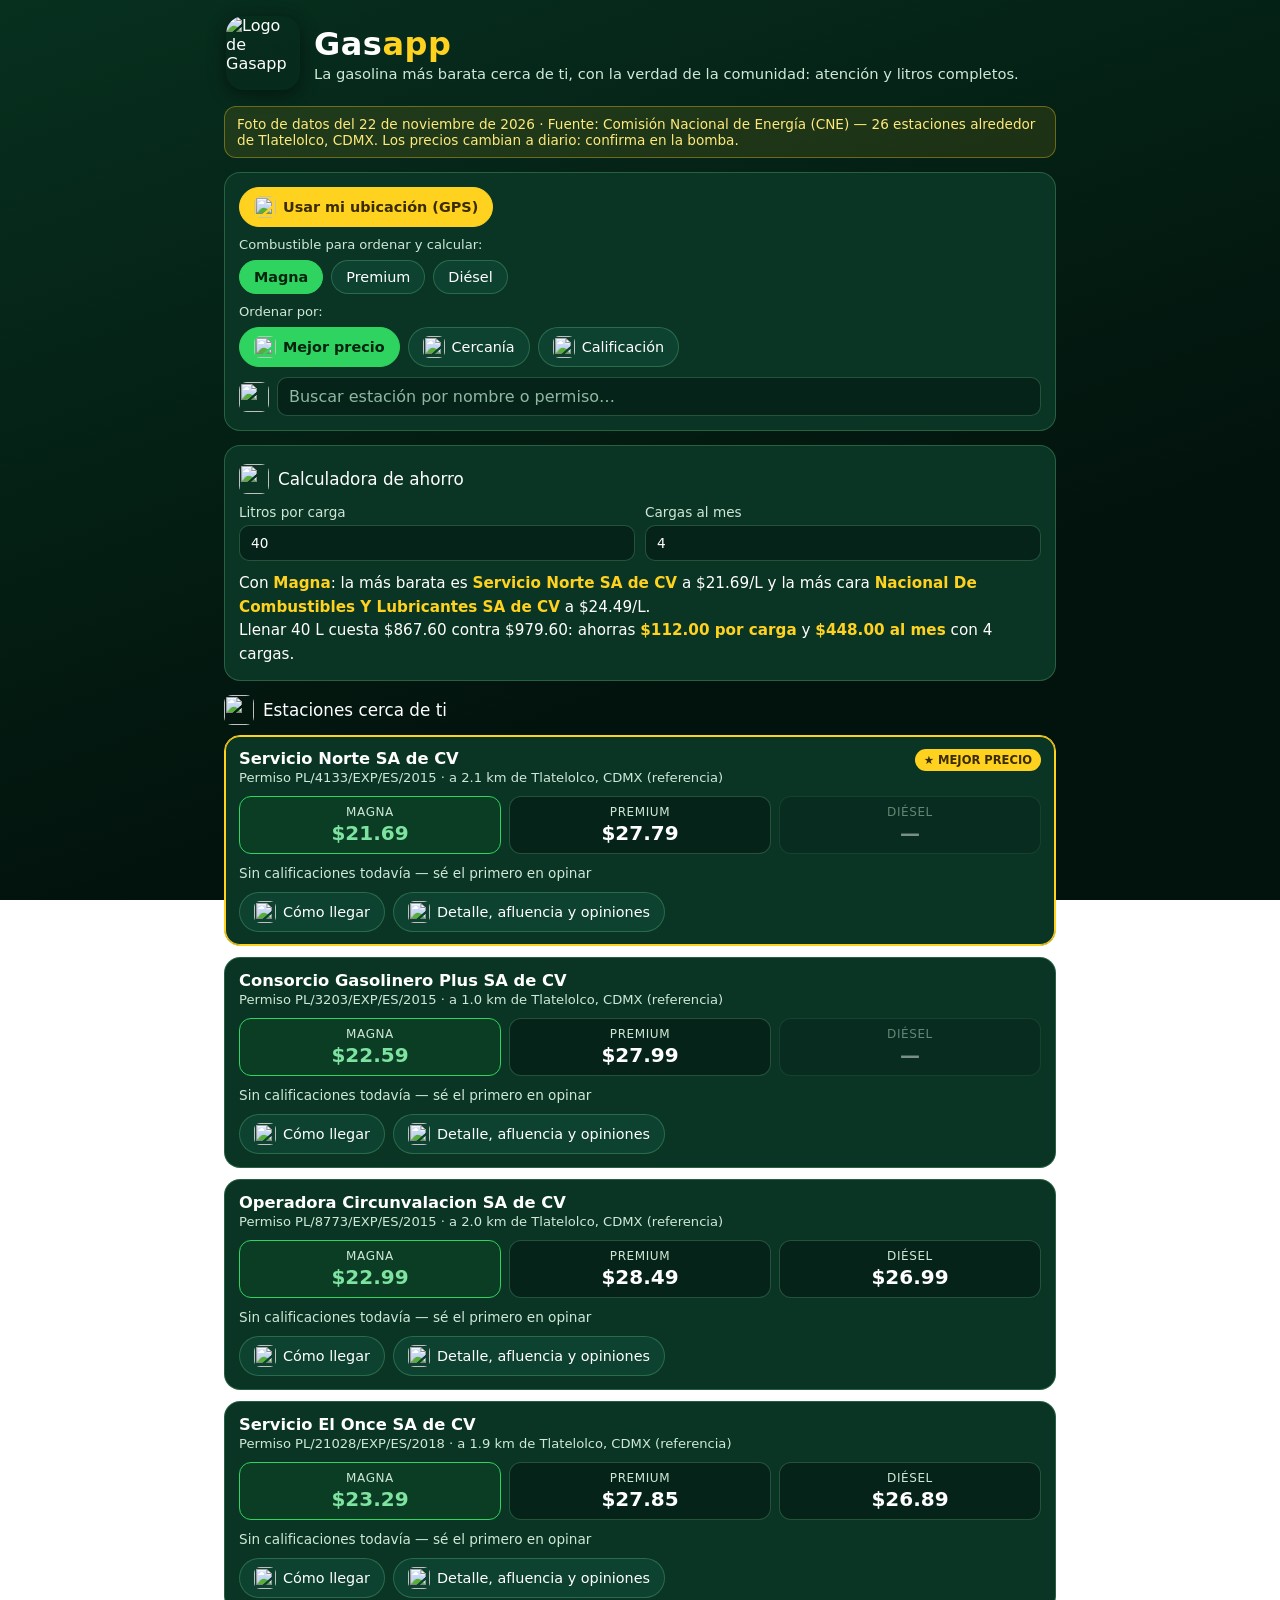
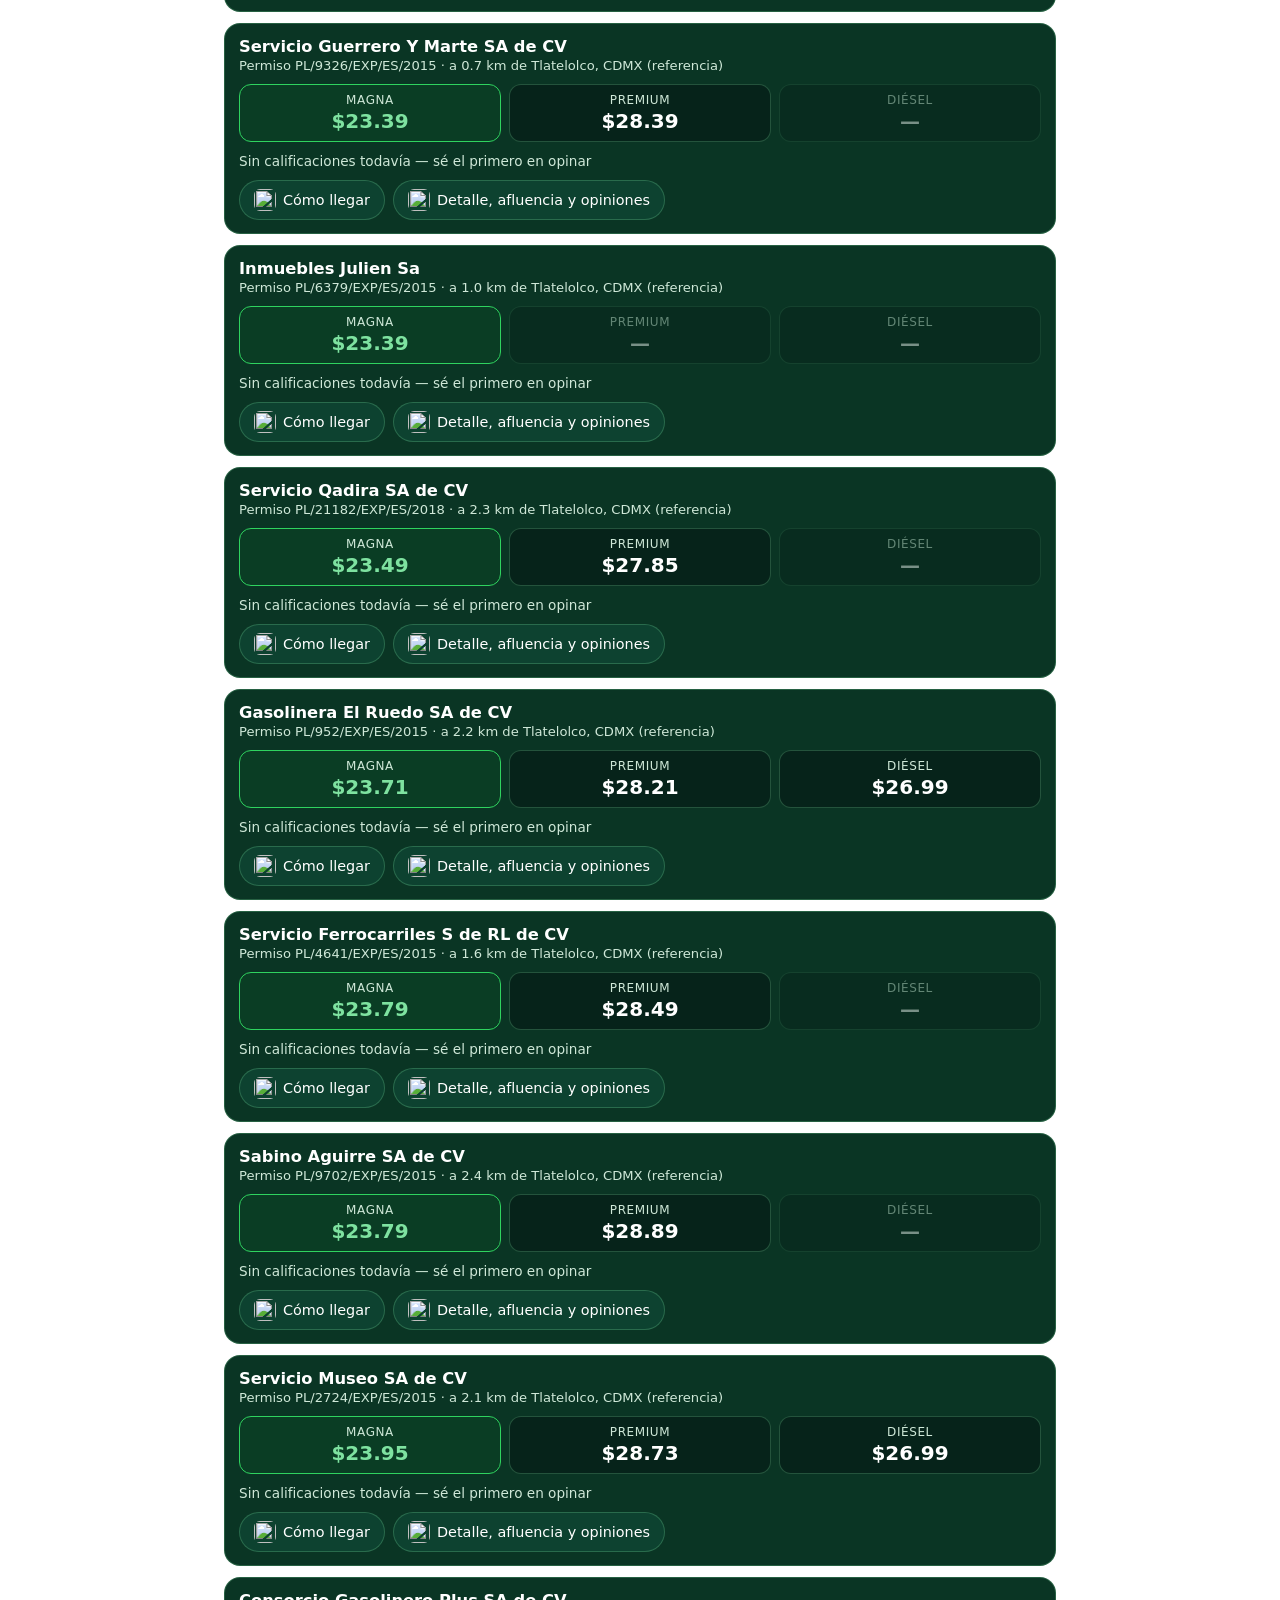
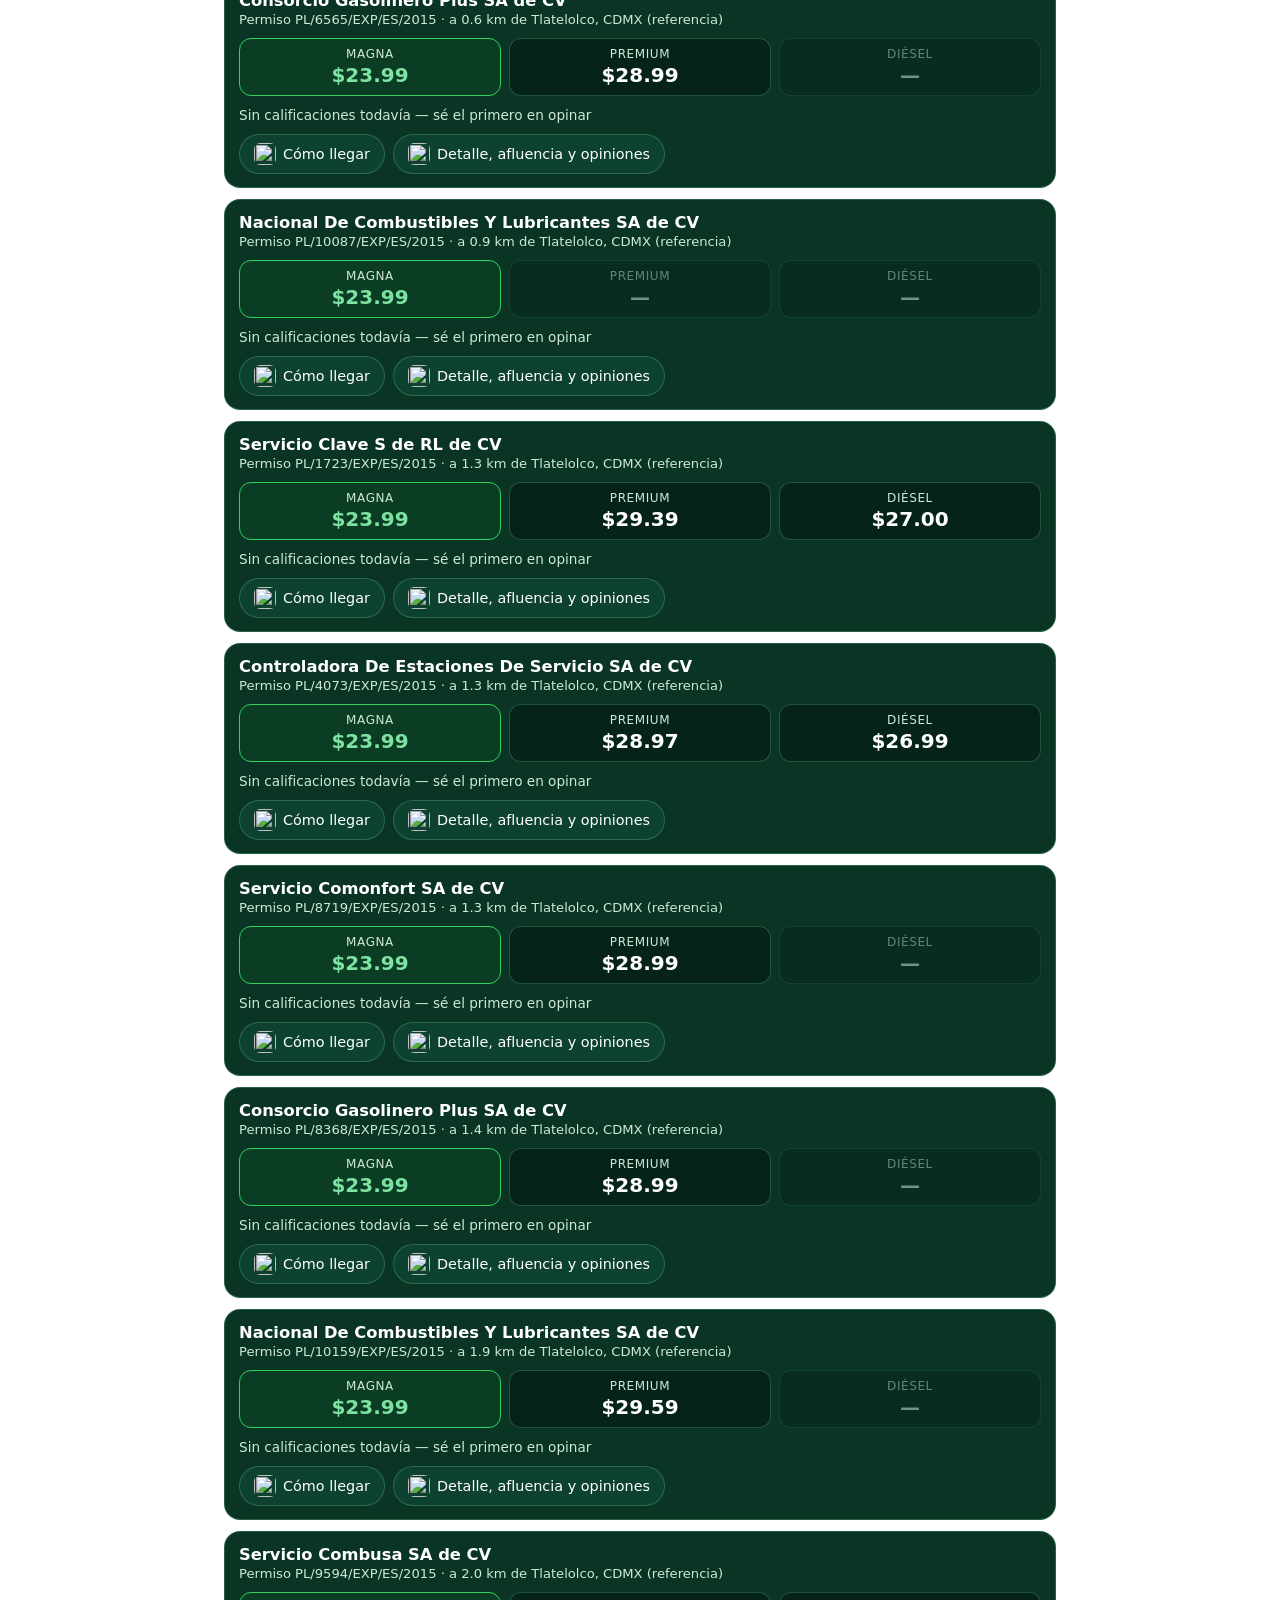
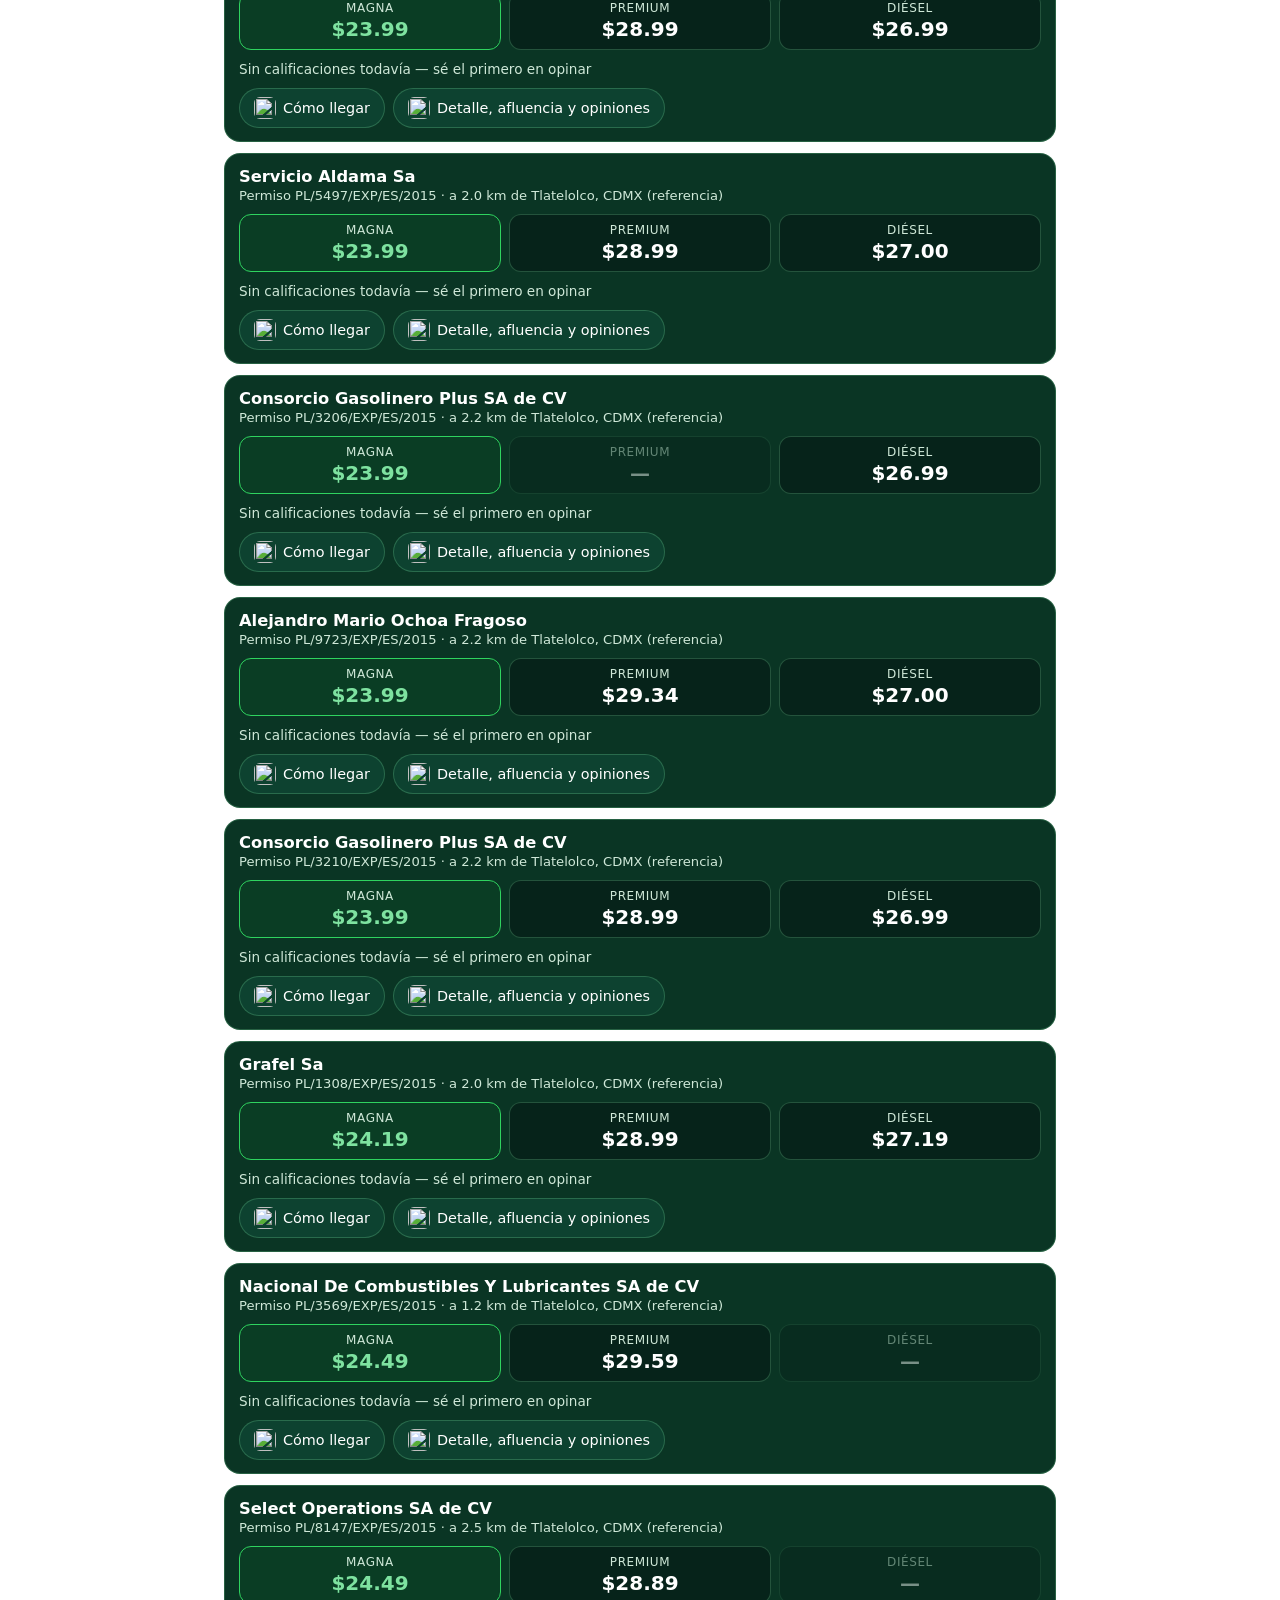
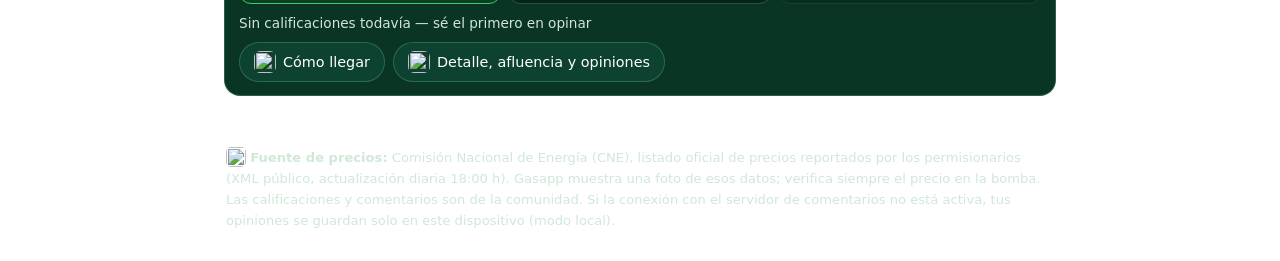
==== index.html @ 4d19ffbd "Add files via upload" ====
<!DOCTYPE html>
<html lang="es">
<head>
<meta charset="UTF-8">
<meta name="viewport" content="width=device-width, initial-scale=1">
<title>Gasapp — Precios de gasolina cerca de ti</title>
<meta name="description" content="Gasapp: encuentra la gasolina más barata cerca de ti, con calificaciones de atención y litros completos reportadas por la comunidad.">
<link rel="icon" type="image/png" href="assets/logo-gasapp.png">
<link rel="apple-touch-icon" href="assets/icon-192.png">
<link rel="manifest" href="manifest.json">
<meta name="theme-color" content="#06231a">
<style>
  :root{
    --fondo1:#07301f; --fondo2:#02120c;
    --tarjeta:#0a3524; --tarjeta2:#0d4230;
    --verde:#2fd35f; --verde-suave:#7ee2a0;
    --amarillo:#ffd21f; --amarillo2:#f5b921;
    --texto:#ffffff; --texto2:#cfe8d8;
    --borde:rgba(126,226,160,.25);
  }
  *{box-sizing:border-box; margin:0; padding:0;}
  body{
    font-family:system-ui,-apple-system,"Segoe UI",Roboto,Arial,sans-serif;
    color:var(--texto);
    background:linear-gradient(160deg,var(--fondo1) 0%,var(--fondo2) 70%);
    background-attachment:fixed;
    min-height:100vh;
  }
  header{
    display:flex; gap:14px; align-items:center;
    padding:16px; max-width:860px; margin:0 auto;
  }
  header img.logo{width:74px; height:74px; border-radius:18px; box-shadow:0 4px 18px rgba(0,0,0,.45);}
  header h1{font-size:2rem; letter-spacing:.5px;}
  header h1 .gas{color:#fff;} header h1 .app{color:var(--amarillo);}
  header p{color:var(--texto2); font-size:.92rem; margin-top:2px;}
  main{max-width:860px; margin:0 auto; padding:0 14px 40px;}
  .aviso-datos{
    background:rgba(255,210,31,.10); border:1px solid rgba(255,210,31,.35);
    color:#ffe97a; border-radius:12px; padding:9px 12px; font-size:.85rem; margin-bottom:14px;
  }
  .panel{
    background:var(--tarjeta); border:1px solid var(--borde);
    border-radius:16px; padding:14px; margin-bottom:14px;
  }
  .fila{display:flex; flex-wrap:wrap; gap:8px; align-items:center;}
  .fila + .fila{margin-top:10px;}
  .etiqueta{font-size:.82rem; color:var(--texto2); width:100%;}
  button{
    font:inherit; cursor:pointer; border-radius:999px; border:1px solid var(--borde);
    background:var(--tarjeta2); color:var(--texto); padding:8px 14px;
    display:inline-flex; align-items:center; gap:7px; font-size:.9rem;
  }
  button img{width:22px; height:22px; border-radius:6px;}
  button.activo{background:var(--verde); color:#04240f; border-color:var(--verde); font-weight:700;}
  button.destacado{background:var(--amarillo); color:#3a2c00; border-color:var(--amarillo); font-weight:700;}
  button:disabled{opacity:.55; cursor:default;}
  input[type="search"], input[type="number"], input[type="text"], textarea{
    font:inherit; color:var(--texto); background:#06231a;
    border:1px solid var(--borde); border-radius:10px; padding:9px 11px; width:100%;
  }
  textarea{resize:vertical; min-height:64px;}
  input::placeholder, textarea::placeholder{color:#8fb8a1;}
  .buscador{display:flex; gap:8px; align-items:center; flex:1; min-width:200px;}
  .buscador img{width:30px; height:30px; border-radius:8px;}
  .calc-grid{display:flex; flex-wrap:wrap; gap:10px;}
  .calc-grid label{flex:1; min-width:130px; font-size:.85rem; color:var(--texto2);}
  .calc-grid input{margin-top:5px;}
  .calc-res{margin-top:11px; font-size:.95rem; line-height:1.55;}
  .calc-res strong{color:var(--amarillo);}
  .titulo-seccion{display:flex; align-items:center; gap:9px; font-size:1.05rem; margin:4px 0 10px;}
  .titulo-seccion img{width:30px; height:30px; border-radius:8px;}
  .tarjeta-est{
    background:var(--tarjeta); border:1px solid var(--borde); border-radius:16px;
    padding:13px 14px; margin-bottom:11px;
  }
  .tarjeta-est.mejor{border-color:var(--amarillo); box-shadow:0 0 0 1px var(--amarillo) inset;}
  .est-top{display:flex; justify-content:space-between; gap:10px; align-items:flex-start;}
  .est-nombre{font-weight:700; font-size:1.02rem;}
  .est-meta{color:var(--texto2); font-size:.82rem; margin-top:2px;}
  .insignia{
    background:var(--amarillo); color:#3a2c00; font-weight:800; font-size:.72rem;
    padding:4px 9px; border-radius:999px; white-space:nowrap;
  }
  .precios{display:flex; gap:8px; margin-top:11px; flex-wrap:wrap;}
  .precio{
    flex:1; min-width:96px; background:#06231a; border:1px solid var(--borde);
    border-radius:12px; padding:8px 10px; text-align:center;
  }
  .precio .tipo{font-size:.75rem; color:var(--texto2); text-transform:uppercase; letter-spacing:.6px;}
  .precio .valor{font-size:1.25rem; font-weight:800; margin-top:2px;}
  .precio.sel{border-color:var(--verde); background:#0a3d24;}
  .precio.sel .valor{color:var(--verde-suave);}
  .precio.sin{opacity:.45;}
  .est-acciones{display:flex; flex-wrap:wrap; gap:8px; margin-top:11px; align-items:center;}
  .calif{font-size:.88rem; color:var(--amarillo);}
  .calif small{color:var(--texto2);}
  .sin-calif{font-size:.85rem; color:var(--texto2);}
  /* Modal de detalle */
  #velo{
    position:fixed; inset:0; background:rgba(0,0,0,.72); z-index:50;
    display:none; overflow-y:auto; padding:16px 10px;
  }
  #velo.abierto{display:block;}
  .detalle{
    background:var(--tarjeta); border:1px solid var(--borde); border-radius:18px;
    max-width:640px; margin:0 auto; padding:18px;
  }
  .detalle h2{font-size:1.25rem;}
  .cerrar{float:right;}
  .afluencia{display:flex; align-items:flex-end; gap:3px; height:90px; margin:10px 0 4px;}
  .afluencia .barra{
    flex:1; background:var(--verde); border-radius:4px 4px 0 0; min-height:4px; position:relative;
  }
  .afluencia .barra.pico{background:var(--amarillo);}
  .afluencia .barra.ahora{outline:2px solid #fff;}
  .horas{display:flex; justify-content:space-between; font-size:.68rem; color:var(--texto2);}
  .comentario{border-top:1px solid var(--borde); padding:10px 0;}
  .comentario .quien{font-weight:700; font-size:.9rem;}
  .comentario .cuando{color:var(--texto2); font-size:.78rem; font-weight:400;}
  .comentario p{font-size:.92rem; margin-top:3px; line-height:1.45;}
  .estrellas{display:inline-flex; gap:2px;}
  .estrellas button{
    background:none; border:none; padding:2px; font-size:1.45rem; color:#5b7a68; line-height:1;
  }
  .estrellas button.on{color:var(--amarillo);}
  .campo{margin-top:11px;}
  .campo label{display:block; font-size:.86rem; color:var(--texto2); margin-bottom:5px;}
  .aviso{border-radius:10px; padding:9px 11px; font-size:.88rem; margin-top:11px; display:none;}
  .aviso.error{display:block; background:rgba(255,80,80,.15); border:1px solid rgba(255,80,80,.5); color:#ffb3b3;}
  .aviso.ok{display:block; background:rgba(47,211,95,.14); border:1px solid rgba(47,211,95,.5); color:#a9f0c2;}
  footer{max-width:860px; margin:0 auto; padding:0 16px 30px; color:var(--texto2); font-size:.82rem; line-height:1.6;}
  footer img{width:20px; height:20px; border-radius:5px; vertical-align:-5px;}
  @media (max-width:520px){ header h1{font-size:1.6rem;} header img.logo{width:60px;height:60px;} }
</style>
</head>
<body>
<header>
  <img class="logo" src="assets/logo-gasapp.png" alt="Logo de Gasapp">
  <div>
    <h1><span class="gas">Gas</span><span class="app">app</span></h1>
    <p>La gasolina más barata cerca de ti, con la verdad de la comunidad: atención y litros completos.</p>
  </div>
</header>
<main>
  <div class="aviso-datos" id="avisoDatos"></div>

  <section class="panel">
    <div class="fila">
      <button id="btnGps" class="destacado"><img src="assets/icono-mapa.png" alt=""> Usar mi ubicación (GPS)</button>
      <span id="gpsMsg" style="font-size:.88rem; color:var(--texto2);"></span>
    </div>
    <div class="fila">
      <span class="etiqueta">Combustible para ordenar y calcular:</span>
      <button data-fuel="regular" class="fuel activo">Magna</button>
      <button data-fuel="premium" class="fuel">Premium</button>
      <button data-fuel="diesel" class="fuel">Diésel</button>
    </div>
    <div class="fila">
      <span class="etiqueta">Ordenar por:</span>
      <button data-sort="precio" class="sort activo"><img src="assets/icono-favoritos.png" alt=""> Mejor precio</button>
      <button data-sort="cerca" class="sort"><img src="assets/icono-mapa.png" alt=""> Cercanía</button>
      <button data-sort="calif" class="sort"><img src="assets/icono-resenas.png" alt=""> Calificación</button>
    </div>
    <div class="fila">
      <div class="buscador">
        <img src="assets/icono-buscar.png" alt="">
        <input type="search" id="buscar" placeholder="Buscar estación por nombre o permiso…">
      </div>
    </div>
  </section>

  <section class="panel">
    <div class="titulo-seccion"><img src="assets/icono-estadisticas.png" alt=""> Calculadora de ahorro</div>
    <div class="calc-grid">
      <label>Litros por carga
        <input type="number" id="calcLitros" value="40" min="1" max="200">
      </label>
      <label>Cargas al mes
        <input type="number" id="calcCargas" value="4" min="1" max="31">
      </label>
    </div>
    <div class="calc-res" id="calcRes"></div>
  </section>

  <div class="titulo-seccion"><img src="assets/icono-favoritos.png" alt=""> Estaciones cerca de ti</div>
  <section id="lista"></section>
</main>

<div id="velo">
  <div class="detalle" id="detalle"></div>
</div>

<footer>
  <p><img src="assets/icono-ajustes.png" alt=""> <strong>Fuente de precios:</strong> Comisión Nacional de Energía (CNE), listado oficial de precios reportados por los permisionarios (XML público, actualización diaria 18:00 h). Gasapp muestra una foto de esos datos; verifica siempre el precio en la bomba.</p>
  <p>Las calificaciones y comentarios son de la comunidad. Si la conexión con el servidor de comentarios no está activa, tus opiniones se guardan solo en este dispositivo (modo local).</p>
</footer>
<script>
"use strict";
/* ============================================================
   Gasapp — configuración
   Pega aquí la URL de tu Worker de Cloudflare cuando lo despliegues
   (ejemplo: "https://gasapp-api.TU-USUARIO.workers.dev").
   Si queda vacío, la app funciona en MODO LOCAL: los comentarios
   y calificaciones se guardan solo en este dispositivo.
   ============================================================ */
const API_BASE = "";

/* Foto de datos reales: CNE, 22 de noviembre de 2026 (ver aviso en pantalla). */
const ESTACIONES = [{"id": "8026", "nombre": "Consorcio Gasolinero Plus SA de CV", "permiso": "PL/6565/EXP/ES/2015", "lat": 19.45234, "lng": -99.14603, "regular": 23.99, "premium": 28.99, "diesel": null}, {"id": "10402", "nombre": "Servicio Guerrero Y Marte SA de CV", "permiso": "PL/9326/EXP/ES/2015", "lat": 19.45104, "lng": -99.14648, "regular": 23.39, "premium": 28.39, "diesel": null}, {"id": "11479", "nombre": "Nacional De Combustibles Y Lubricantes SA de CV", "permiso": "PL/10087/EXP/ES/2015", "lat": 19.45354, "lng": -99.15044, "regular": 23.99, "premium": null, "diesel": null}, {"id": "10893", "nombre": "Consorcio Gasolinero Plus SA de CV", "permiso": "PL/3203/EXP/ES/2015", "lat": 19.44662, "lng": -99.1388, "regular": 22.59, "premium": 27.99, "diesel": null}, {"id": "7874", "nombre": "Inmuebles Julien Sa", "permiso": "PL/6379/EXP/ES/2015", "lat": 19.45794, "lng": -99.15102, "regular": 23.39, "premium": null, "diesel": null}, {"id": "6542", "nombre": "Nacional De Combustibles Y Lubricantes SA de CV", "permiso": "PL/3569/EXP/ES/2015", "lat": 19.4481, "lng": -99.13245, "regular": 24.49, "premium": 29.59, "diesel": null}, {"id": "3417", "nombre": "Servicio Clave S de RL de CV", "permiso": "PL/1723/EXP/ES/2015", "lat": 19.4665, "lng": -99.14008, "regular": 23.99, "premium": 29.39, "diesel": 27.0}, {"id": "6733", "nombre": "Controladora De Estaciones De Servicio SA de CV", "permiso": "PL/4073/EXP/ES/2015", "lat": 19.46682, "lng": -99.14208, "regular": 23.99, "premium": 28.97, "diesel": 26.99}, {"id": "9658", "nombre": "Servicio Comonfort SA de CV", "permiso": "PL/8719/EXP/ES/2015", "lat": 19.44478, "lng": -99.13486, "regular": 23.99, "premium": 28.99, "diesel": null}, {"id": "9770", "nombre": "Consorcio Gasolinero Plus SA de CV", "permiso": "PL/8368/EXP/ES/2015", "lat": 19.45635, "lng": -99.12879, "regular": 23.99, "premium": 28.99, "diesel": null}, {"id": "6827", "nombre": "Servicio Ferrocarriles S de RL de CV", "permiso": "PL/4641/EXP/ES/2015", "lat": 19.44671, "lng": -99.1535, "regular": 23.79, "premium": 28.49, "diesel": null}, {"id": "24188", "nombre": "Servicio El Once SA de CV", "permiso": "PL/21028/EXP/ES/2018", "lat": 19.46811, "lng": -99.15266, "regular": 23.29, "premium": 27.85, "diesel": 26.89}, {"id": "11501", "nombre": "Nacional De Combustibles Y Lubricantes SA de CV", "permiso": "PL/10159/EXP/ES/2015", "lat": 19.46518, "lng": -99.12649, "regular": 23.99, "premium": 29.59, "diesel": null}, {"id": "2884", "nombre": "Grafel Sa", "permiso": "PL/1308/EXP/ES/2015", "lat": 19.46442, "lng": -99.15749, "regular": 24.19, "premium": 28.99, "diesel": 27.19}, {"id": "10541", "nombre": "Servicio Combusa SA de CV", "permiso": "PL/9594/EXP/ES/2015", "lat": 19.47282, "lng": -99.14275, "regular": 23.99, "premium": 28.99, "diesel": 26.99}, {"id": "4998", "nombre": "Servicio Aldama Sa", "permiso": "PL/5497/EXP/ES/2015", "lat": 19.4402, "lng": -99.15187, "regular": 23.99, "premium": 28.99, "diesel": 27.0}, {"id": "9398", "nombre": "Operadora Circunvalacion SA de CV", "permiso": "PL/8773/EXP/ES/2015", "lat": 19.4552, "lng": -99.16092, "regular": 22.99, "premium": 28.49, "diesel": 26.99}, {"id": "6428", "nombre": "Servicio Norte SA de CV", "permiso": "PL/4133/EXP/ES/2015", "lat": 19.45169, "lng": -99.12212, "regular": 21.69, "premium": 27.79, "diesel": null}, {"id": "4579", "nombre": "Servicio Museo SA de CV", "permiso": "PL/2724/EXP/ES/2015", "lat": 19.44205, "lng": -99.15618, "regular": 23.95, "premium": 28.73, "diesel": 26.99}, {"id": "10948", "nombre": "Consorcio Gasolinero Plus SA de CV", "permiso": "PL/3206/EXP/ES/2015", "lat": 19.4512, "lng": -99.162, "regular": 23.99, "premium": null, "diesel": 26.99}, {"id": "10357", "nombre": "Alejandro Mario Ochoa Fragoso", "permiso": "PL/9723/EXP/ES/2015", "lat": 19.4747, "lng": -99.1395, "regular": 23.99, "premium": 29.34, "diesel": 27.0}, {"id": "2975", "nombre": "Gasolinera El Ruedo SA de CV", "permiso": "PL/952/EXP/ES/2015", "lat": 19.47433, "lng": -99.14684, "regular": 23.71, "premium": 28.21, "diesel": 26.99}, {"id": "11059", "nombre": "Consorcio Gasolinero Plus SA de CV", "permiso": "PL/3210/EXP/ES/2015", "lat": 19.46712, "lng": -99.12436, "regular": 23.99, "premium": 28.99, "diesel": 26.99}, {"id": "24358", "nombre": "Servicio Qadira SA de CV", "permiso": "PL/21182/EXP/ES/2018", "lat": 19.459, "lng": -99.16275, "regular": 23.49, "premium": 27.85, "diesel": null}, {"id": "10478", "nombre": "Sabino Aguirre SA de CV", "permiso": "PL/9702/EXP/ES/2015", "lat": 19.4764, "lng": -99.13698, "regular": 23.79, "premium": 28.89, "diesel": null}, {"id": "11334", "nombre": "Select Operations SA de CV", "permiso": "PL/8147/EXP/ES/2015", "lat": 19.45798, "lng": -99.11799, "regular": 24.49, "premium": 28.89, "diesel": null}];

/* Origen por defecto: Nonoalco Tlatelolco, CDMX. El GPS lo reemplaza. */
let origen = { lat: 19.4551, lng: -99.1416, etiqueta: "Tlatelolco, CDMX (referencia)" };
let combustible = "regular";
let orden = "precio";
let resumenes = {};   // id -> {promA, promL, n} según comentarios conocidos
const NOMBRES_FUEL = { regular: "Magna", premium: "Premium", diesel: "Diésel" };

document.getElementById("avisoDatos").textContent =
  "Foto de datos del 22 de noviembre de 2026 · Fuente: Comisión Nacional de Energía (CNE) — " +
  ESTACIONES.length + " estaciones alrededor de Tlatelolco, CDMX. Los precios cambian a diario: confirma en la bomba.";

/* ---------- Utilidades ---------- */
function distanciaKm(lat1, lng1, lat2, lng2) {
  const R = 6371, rad = Math.PI / 180;
  const dLat = (lat2 - lat1) * rad, dLng = (lng2 - lng1) * rad;
  const a = Math.sin(dLat / 2) ** 2 + Math.cos(lat1 * rad) * Math.cos(lat2 * rad) * Math.sin(dLng / 2) ** 2;
  return 2 * R * Math.asin(Math.sqrt(a));
}
function $(s) { return document.querySelector(s); }
function esc(t) {
  return String(t == null ? "" : t).replace(/[&<>"']/g, c =>
    ({ "&": "&amp;", "<": "&lt;", ">": "&gt;", '"': "&quot;", "'": "&#39;" }[c]));
}
function dinero(n) { return "$" + n.toFixed(2); }

/* ---------- Filtro de groserías (cliente; el servidor aplica el mismo) ---------- */
const GROSERIAS = ["pendejo","pendeja","pendejos","pendejas","pendejada","pendejadas",
  "chingar","chingada","chingado","chingados","chingadera","chingaderas","chingas","chingue",
  "pinche","pinches","culero","culera","culeros","culeras","mierda","mierdas",
  "verga","vergas","verguiza","puto","puta","putos","putas","putiza",
  "cabron","cabrona","cabrones","mamada","mamadas","mamon","mamona","mamones",
  "idiota","idiotas","imbecil","imbeciles","estupido","estupida","estupidos","estupidas",
  "joto","jotos","marica","maricas","maricon","maricones","cono","ojete","ojetes",
  "huevon","huevona","huevones","culiao","culiada","hdp","pende"];
function normalizar(t) {
  return t.toLowerCase().normalize("NFD").replace(/[\u0300-\u036f]/g, "")
    .replace(/0/g, "o").replace(/1/g, "i").replace(/3/g, "e").replace(/4/g, "a").replace(/@/g, "a").replace(/\$/g, "s");
}
function contieneGroserias(t) {
  const tokens = normalizar(t).split(/[^a-z]+/).filter(Boolean);
  return tokens.some(tok => GROSERIAS.includes(tok));
}

/* ---------- Comentarios: API o modo local ---------- */
const LS_KEY = "gasapp_comentarios_v1";
function comentariosLocales(id) {
  try {
    const todo = JSON.parse(localStorage.getItem(LS_KEY) || "{}");
    return todo[id] || [];
  } catch (e) { return []; }
}
function guardarLocal(id, c) {
  const todo = JSON.parse(localStorage.getItem(LS_KEY) || "{}");
  todo[id] = todo[id] || [];
  todo[id].unshift(c);
  localStorage.setItem(LS_KEY, JSON.stringify(todo));
}
async function cargarComentarios(id) {
  if (API_BASE) {
    try {
      const r = await fetch(API_BASE + "/api/comentarios?estacion=" + encodeURIComponent(id));
      if (r.ok) {
        const data = await r.json();
        return { lista: data.comentarios || [], fuente: "api" };
      }
    } catch (e) { /* cae a modo local */ }
  }
  return { lista: comentariosLocales(id), fuente: "local" };
}
async function enviarComentario(id, c) {
  if (API_BASE) {
    try {
      const r = await fetch(API_BASE + "/api/comentarios", {
        method: "POST",
        headers: { "Content-Type": "application/json" },
        body: JSON.stringify({ estacion_id: id, nombre: c.nombre, atencion: c.atencion, litros: c.litros, texto: c.texto })
      });
      if (r.ok) return { ok: true, fuente: "api" };
      const data = await r.json().catch(() => ({}));
      if (r.status === 400 && data.error) return { ok: false, error: data.error };
    } catch (e) { /* cae a modo local */ }
  }
  guardarLocal(id, c);
  return { ok: true, fuente: "local" };
}
function resumir(lista) {
  if (!lista.length) return null;
  const a = lista.reduce((s, c) => s + (+c.atencion || 0), 0) / lista.length;
  const l = lista.reduce((s, c) => s + (+c.litros || 0), 0) / lista.length;
  return { promA: a, promL: l, n: lista.length };
}
async function refrescarResumen(id) {
  const { lista } = await cargarComentarios(id);
  resumenes[id] = resumir(lista);
  return lista;
}

/* ---------- Afluencia estimada (modelo por hora, varía por estación) ---------- */
function perfilAfluencia(id) {
  let semilla = 0;
  for (const ch of String(id)) semilla = (semilla * 31 + ch.charCodeAt(0)) % 997;
  const rnd = (n) => { const x = Math.sin(semilla * 12.9898 + n * 78.233) * 43758.5453; return x - Math.floor(x); };
  const perfil = [];
  for (let h = 0; h < 24; h++) {
    const pico = (c, w, a) => a * Math.exp(-((h - c) ** 2) / (2 * w * w));
    let v = 6 + pico(8, 1.6, 62 + rnd(h) * 18) + pico(13.5, 1.8, 40 + rnd(h + 40) * 15) + pico(19, 2.0, 68 + rnd(h + 80) * 20);
    if (h < 5) v = 3 + rnd(h) * 5;
    perfil.push(Math.min(98, Math.round(v)));
  }
  return perfil;
}
function filaEstimada(pct) { return Math.max(0, Math.round((pct / 100) * 14)); }

/* ---------- Render de la lista ---------- */
function precioDe(est, fuel) { const p = est[fuel]; return (p === null || p === undefined) ? null : p; }
function listaOrdenada() {
  const q = normalizar($("#buscar").value || "");
  let arr = ESTACIONES.map(e => ({ ...e, dist: distanciaKm(origen.lat, origen.lng, e.lat, e.lng) }));
  if (q) arr = arr.filter(e => normalizar(e.nombre).includes(q) || normalizar(e.permiso).includes(q));
  const conPrecio = arr.filter(e => precioDe(e, combustible) !== null);
  const sinPrecio = arr.filter(e => precioDe(e, combustible) === null);
  const claveCalif = e => {
    const r = resumenes[e.id];
    return r ? (r.promA + r.promL) / 2 : -1;
  };
  const ordenadores = {
    precio: (a, b) => precioDe(a, combustible) - precioDe(b, combustible),
    cerca: (a, b) => a.dist - b.dist,
    calif: (a, b) => claveCalif(b) - claveCalif(a)
  };
  conPrecio.sort(ordenadores[orden]);
  sinPrecio.sort((a, b) => a.dist - b.dist);
  return conPrecio.concat(sinPrecio);
}
function bloquePrecio(est, fuel) {
  const p = precioDe(est, fuel);
  const sel = fuel === combustible ? " sel" : "";
  if (p === null) return `<div class="precio sin${sel}"><div class="tipo">${NOMBRES_FUEL[fuel]}</div><div class="valor">—</div></div>`;
  return `<div class="precio${sel}"><div class="tipo">${NOMBRES_FUEL[fuel]}</div><div class="valor">${dinero(p)}</div></div>`;
}
function bloqueCalif(est) {
  const r = resumenes[est.id];
  if (!r) return `<span class="sin-calif">Sin calificaciones todavía — sé el primero en opinar</span>`;
  return `<span class="calif">★ ${((r.promA + r.promL) / 2).toFixed(1)} <small>· Atención ${r.promA.toFixed(1)} · Litros ${r.promL.toFixed(1)} · ${r.n} opinión(es)</small></span>`;
}
function render() {
  const arr = listaOrdenada();
  const mejorId = arr.length && precioDe(arr[0], combustible) !== null && orden === "precio" ? arr[0].id : null;
  $("#lista").innerHTML = arr.map(est => `
    <article class="tarjeta-est${est.id === mejorId ? " mejor" : ""}">
      <div class="est-top">
        <div>
          <div class="est-nombre">${esc(est.nombre)}</div>
          <div class="est-meta">Permiso ${esc(est.permiso)} · a ${est.dist.toFixed(1)} km de ${esc(origen.etiqueta)}</div>
        </div>
        ${est.id === mejorId ? `<span class="insignia">★ MEJOR PRECIO</span>` : ""}
      </div>
      <div class="precios">
        ${bloquePrecio(est, "regular")}${bloquePrecio(est, "premium")}${bloquePrecio(est, "diesel")}
      </div>
      <div class="est-acciones">
        ${bloqueCalif(est)}
      </div>
      <div class="est-acciones">
        <a href="https://www.google.com/maps/dir/?api=1&destination=${est.lat},${est.lng}" target="_blank" rel="noopener">
          <button><img src="assets/icono-mapa.png" alt=""> Cómo llegar</button></a>
        <button data-detalle="${est.id}"><img src="assets/icono-resenas.png" alt=""> Detalle, afluencia y opiniones</button>
      </div>
    </article>`).join("");
  document.querySelectorAll("[data-detalle]").forEach(b =>
    b.addEventListener("click", () => abrirDetalle(b.getAttribute("data-detalle"))));
  calcularAhorro(arr);
}
function calcularAhorro(arrBase) {
  const arr = (arrBase || listaOrdenada()).filter(e => precioDe(e, combustible) !== null);
  const litros = Math.max(1, parseFloat($("#calcLitros").value) || 40);
  const cargas = Math.max(1, parseFloat($("#calcCargas").value) || 4);
  if (!arr.length) { $("#calcRes").textContent = "Sin estaciones con precio de " + NOMBRES_FUEL[combustible] + " en la lista."; return; }
  const precios = arr.map(e => precioDe(e, combustible));
  const min = Math.min(...precios), max = Math.max(...precios);
  const barata = arr[precios.indexOf(min)], cara = arr[precios.indexOf(max)];
  const porCarga = (max - min) * litros, alMes = porCarga * cargas;
  $("#calcRes").innerHTML =
    `Con <strong>${NOMBRES_FUEL[combustible]}</strong>: la más barata es <strong>${esc(barata.nombre)}</strong> a ${dinero(min)}/L ` +
    `y la más cara <strong>${esc(cara.nombre)}</strong> a ${dinero(max)}/L.<br>` +
    `Llenar ${litros} L cuesta ${dinero(min * litros)} contra ${dinero(max * litros)}: ` +
    `ahorras <strong>${dinero(porCarga)} por carga</strong> y <strong>${dinero(alMes)} al mes</strong> con ${cargas} cargas.`;
}

/* ---------- Detalle ---------- */
let detalleActual = null;
async function abrirDetalle(id) {
  const est = ESTACIONES.find(e => e.id === id);
  if (!est) return;
  detalleActual = est;
  const dist = distanciaKm(origen.lat, origen.lng, est.lat, est.lng);
  const perfil = perfilAfluencia(id);
  const hora = new Date().getHours();
  const barras = perfil.map((v, h) =>
    `<div class="barra${v >= 70 ? " pico" : ""}${h === hora ? " ahora" : ""}" style="height:${Math.max(5, v)}%" title="${h}:00 — ${v}%"></div>`).join("");
  $("#detalle").innerHTML = `
    <button class="cerrar" id="btnCerrar">✕ Cerrar</button>
    <h2>${esc(est.nombre)}</h2>
    <p style="color:var(--texto2); font-size:.88rem; margin-top:3px;">
      Permiso CNE ${esc(est.permiso)} · ${est.lat.toFixed(5)}, ${est.lng.toFixed(5)} · a ${dist.toFixed(1)} km
    </p>
    <div class="precios">
      ${bloquePrecio(est, "regular")}${bloquePrecio(est, "premium")}${bloquePrecio(est, "diesel")}
    </div>
    <div class="titulo-seccion" style="margin-top:16px;"><img src="assets/icono-tiempo.png" alt=""> Afluencia estimada por hora</div>
    <div class="afluencia">${barras}</div>
    <div class="horas"><span>0 h</span><span>6 h</span><span>12 h</span><span>18 h</span><span>23 h</span></div>
    <p style="font-size:.92rem; margin-top:7px;">Ahora (${hora}:00) la afluencia estimada es <strong>${perfil[hora]}%</strong>:
      tiempo de fila aproximado <strong>${filaEstimada(perfil[hora])} min</strong>. Estimación de Gasapp, no medición en vivo.</p>
    <div class="titulo-seccion" style="margin-top:16px;"><img src="assets/icono-comunidad.png" alt=""> Opiniones de la comunidad</div>
    <div id="resumenDet"></div>
    <div id="listaComentarios"><p style="color:var(--texto2);">Cargando…</p></div>
    <div class="titulo-seccion" style="margin-top:16px;"><img src="assets/icono-resenas.png" alt=""> Deja tu opinión</div>
    <form id="formOpinion">
      <div class="campo">
        <label>Tu nombre (opcional)</label>
        <input type="text" id="opNombre" maxlength="60" placeholder="Ej. Vecino de Tlatelolco">
      </div>
      <div class="campo">
        <label>Atención del personal</label>
        <span class="estrellas" id="opAtencion"></span>
      </div>
      <div class="campo">
        <label>Litros completos (¿te cargaron lo que pagaste?)</label>
        <span class="estrellas" id="opLitros"></span>
      </div>
      <div class="campo">
        <label>Tu comentario</label>
        <textarea id="opTexto" maxlength="500" placeholder="Cuénta cómo te fue: atención, litros, fila, servicios…"></textarea>
      </div>
      <div class="aviso" id="opAviso"></div>
      <div class="fila" style="margin-top:12px;">
        <button type="submit" class="destacado"><img src="assets/icono-alertas.png" alt=""> Publicar opinión</button>
      </div>
      <p style="font-size:.8rem; color:var(--texto2); margin-top:8px;">
        Sin groserías: los comentarios con lenguaje ofensivo no se publican.
      </p>
    </form>`;
  $("#velo").classList.add("abierto");
  $("#btnCerrar").addEventListener("click", cerrarDetalle);
  montarEstrellas("#opAtencion"); montarEstrellas("#opLitros");
  $("#formOpinion").addEventListener("submit", publicarOpinion);
  await pintarComentarios(id);
}
function cerrarDetalle() { $("#velo").classList.remove("abierto"); detalleActual = null; }
$("#velo").addEventListener("click", e => { if (e.target.id === "velo") cerrarDetalle(); });

function montarEstrellas(sel) {
  const cont = $(sel);
  cont.dataset.valor = "0";
  cont.innerHTML = "";
  for (let i = 1; i <= 5; i++) {
    const b = document.createElement("button");
    b.type = "button"; b.textContent = "★"; b.dataset.v = i;
    b.setAttribute("aria-label", i + " estrellas");
    b.addEventListener("click", () => {
      cont.dataset.valor = String(i);
      cont.querySelectorAll("button").forEach(x => x.classList.toggle("on", +x.dataset.v <= i));
    });
    cont.appendChild(b);
  }
}
async function pintarComentarios(id) {
  const { lista, fuente } = await cargarComentarios(id);
  resumenes[id] = resumir(lista);
  const r = resumenes[id];
  $("#resumenDet").innerHTML = r
    ? `<span class="calif">★ ${((r.promA + r.promL) / 2).toFixed(1)} <small>· Atención ${r.promA.toFixed(1)} · Litros completos ${r.promL.toFixed(1)} · ${r.n} opinión(es)${fuente === "local" ? " · guardadas en este dispositivo" : ""}</small></span>`
    : `<span class="sin-calif">Todavía no hay opiniones de esta estación.</span>`;
  $("#listaComentarios").innerHTML = lista.length ? lista.map(c => `
    <div class="comentario">
      <span class="quien">${esc(c.nombre || "Anónimo")}</span>
      <span class="cuando">· ${esc((c.creado_en || c.fecha || "").toString().slice(0, 10))}</span><br>
      <span class="calif">Atención ★${c.atencion} · Litros ★${c.litros}</span>
      <p>${esc(c.texto)}</p>
    </div>`).join("") : "";
}
async function publicarOpinion(ev) {
  ev.preventDefault();
  if (!detalleActual) return;
  const aviso = $("#opAviso");
  aviso.className = "aviso"; aviso.textContent = "";
  const atencion = +($("#opAtencion").dataset.valor || 0);
  const litros = +($("#opLitros").dataset.valor || 0);
  const texto = $("#opTexto").value.trim();
  const nombre = $("#opNombre").value.trim();
  if (!atencion || !litros) { aviso.className = "aviso error"; aviso.textContent = "Califica la atención y los litros con las estrellas."; return; }
  if (texto.length < 3) { aviso.className = "aviso error"; aviso.textContent = "Escribe un comentario un poco más completo."; return; }
  if (contieneGroserias(texto) || (nombre && contieneGroserias(nombre))) {
    aviso.className = "aviso error";
    aviso.textContent = "Tu comentario contiene groserías y no se puede publicar. Cuéntalo con otras palabras, por favor.";
    return;
  }
  const c = { nombre: nombre || "Anónimo", atencion, litros, texto, fecha: new Date().toISOString() };
  const res = await enviarComentario(detalleActual.id, c);
  if (!res.ok) {
    aviso.className = "aviso error";
    aviso.textContent = res.error || "No se pudo publicar. Inténtalo de nuevo.";
    return;
  }
  aviso.className = "aviso ok";
  aviso.textContent = res.fuente === "api"
    ? "¡Gracias! Tu opinión quedó registrada para toda la comunidad."
    : "¡Gracias! Tu opinión se guardó en este dispositivo (modo local).";
  $("#opTexto").value = "";
  await pintarComentarios(detalleActual.id);
  render();
}

/* ---------- Controles ---------- */
document.querySelectorAll(".fuel").forEach(b => b.addEventListener("click", () => {
  combustible = b.dataset.fuel;
  document.querySelectorAll(".fuel").forEach(x => x.classList.toggle("activo", x === b));
  render();
}));
document.querySelectorAll(".sort").forEach(b => b.addEventListener("click", () => {
  orden = b.dataset.sort;
  document.querySelectorAll(".sort").forEach(x => x.classList.toggle("activo", x === b));
  render();
}));
$("#buscar").addEventListener("input", render);
$("#calcLitros").addEventListener("input", () => calcularAhorro());
$("#calcCargas").addEventListener("input", () => calcularAhorro());
$("#btnGps").addEventListener("click", () => {
  const msg = $("#gpsMsg");
  if (!navigator.geolocation) { msg.textContent = "Este navegador no ofrece geolocalización."; return; }
  msg.textContent = "Buscando tu ubicación…";
  navigator.geolocation.getCurrentPosition(
    pos => {
      origen = { lat: pos.coords.latitude, lng: pos.coords.longitude, etiqueta: "tu ubicación" };
      msg.textContent = "Ubicación detectada: distancias recalculadas desde donde estás.";
      render();
    },
    () => { msg.textContent = "No se pudo obtener tu ubicación; se mantiene la referencia de Tlatelolco."; },
    { enableHighAccuracy: true, timeout: 12000 }
  );
});

/* ---------- Arranque ---------- */
(async function init() {
  render();
  await Promise.all(ESTACIONES.map(e => refrescarResumen(e.id).catch(() => {})));
  render();
})();
</script>
</body>
</html>
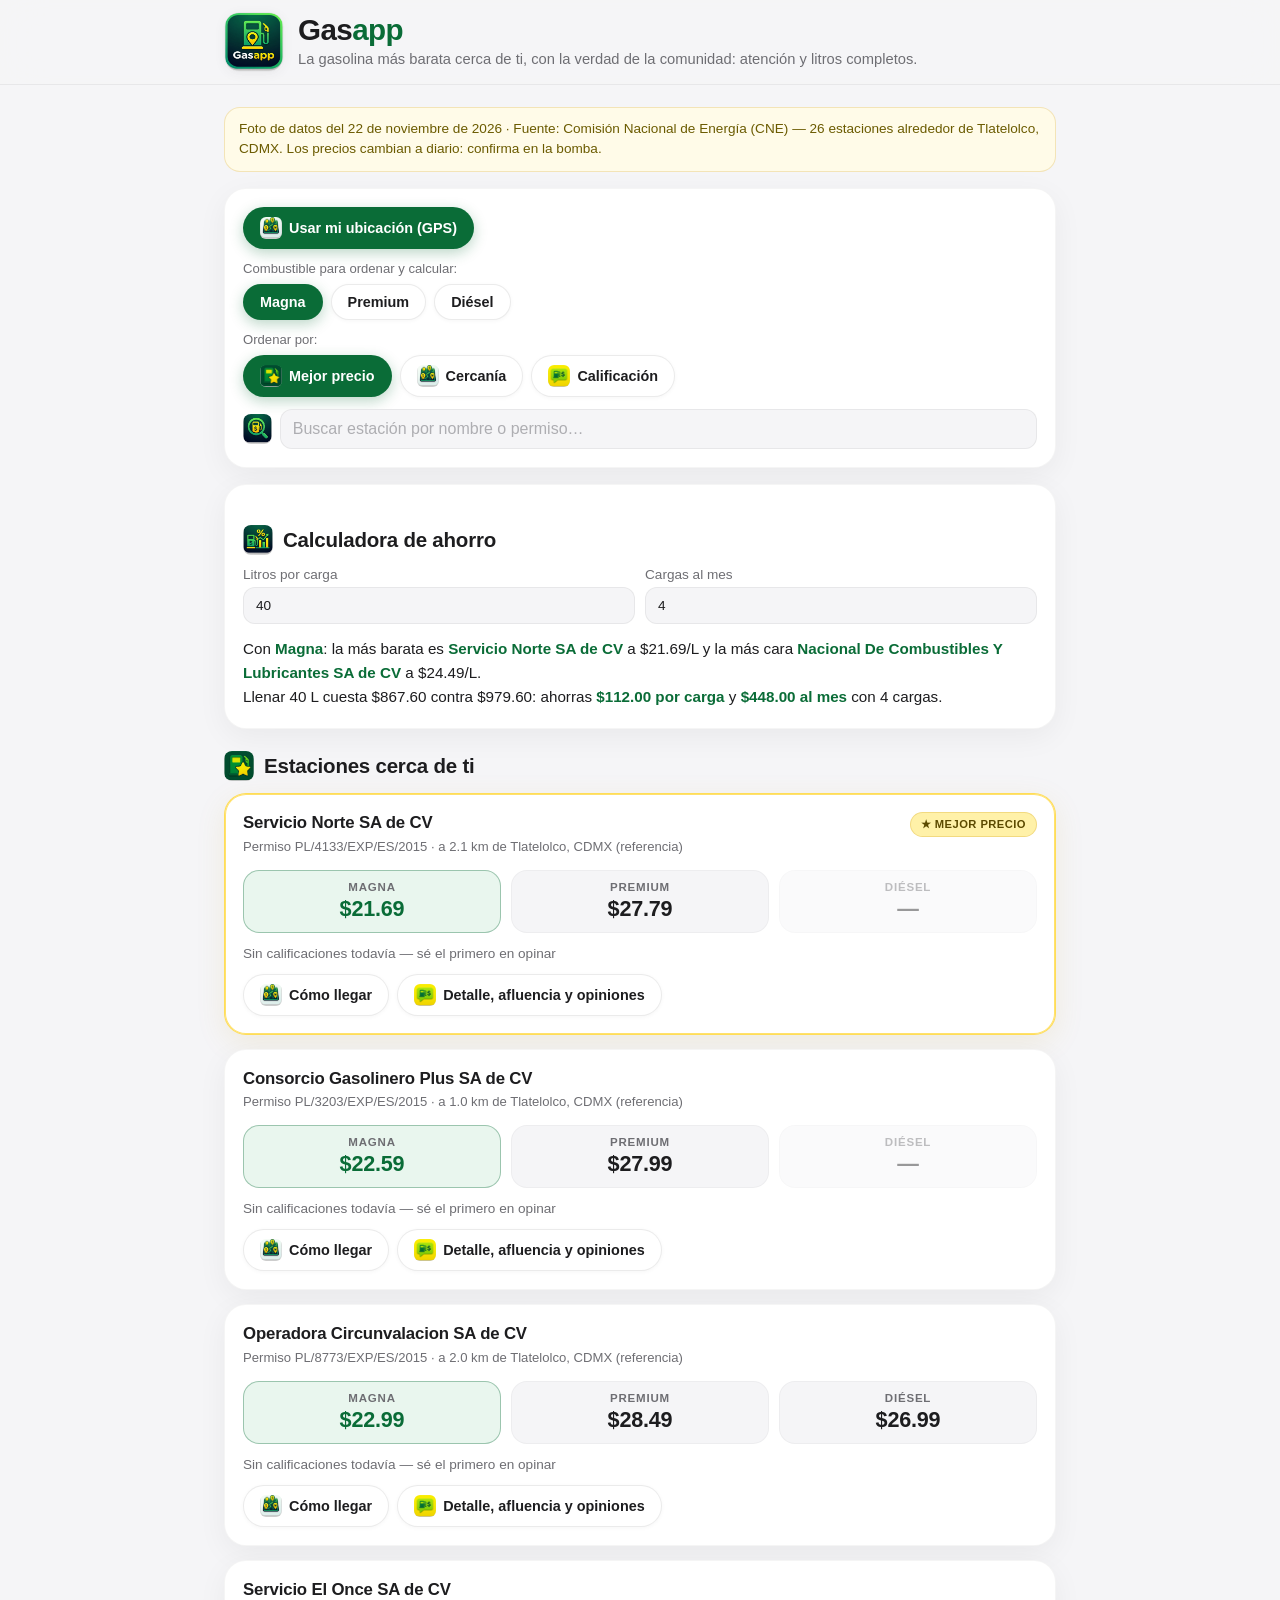
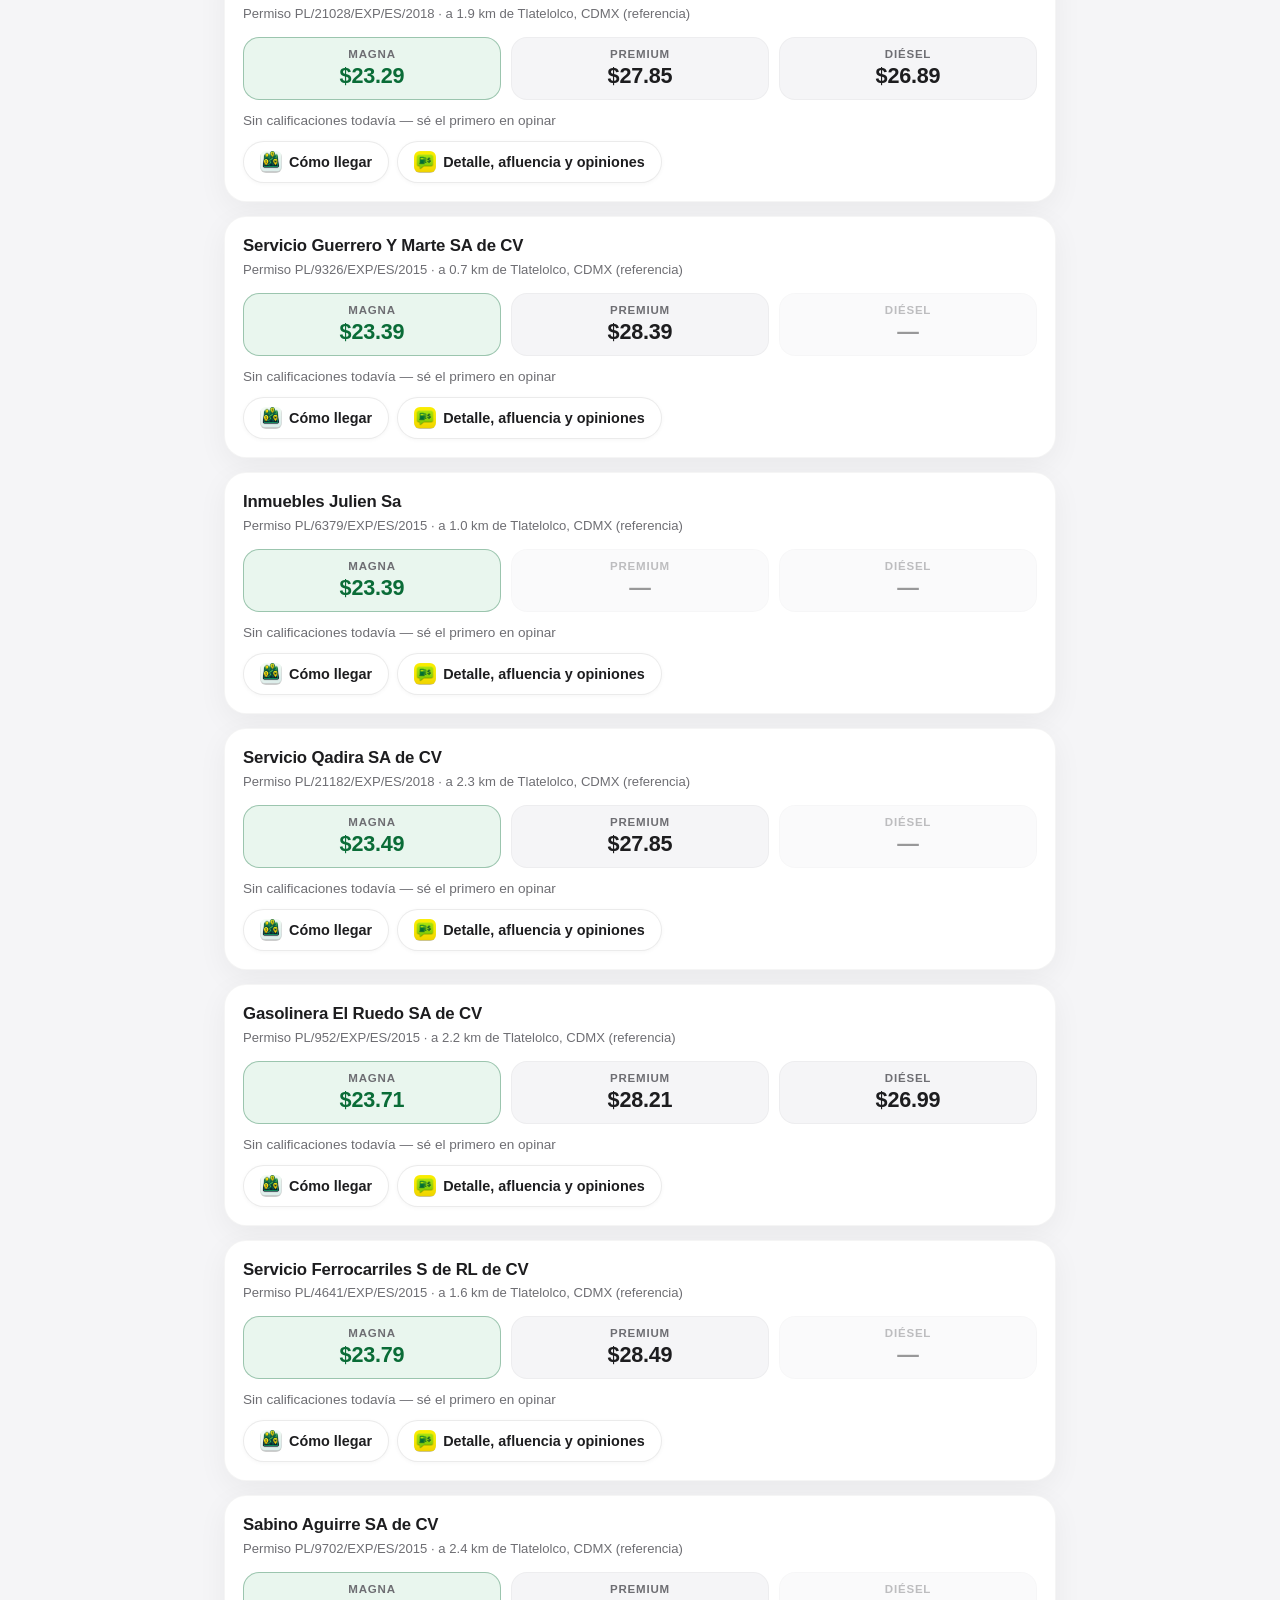
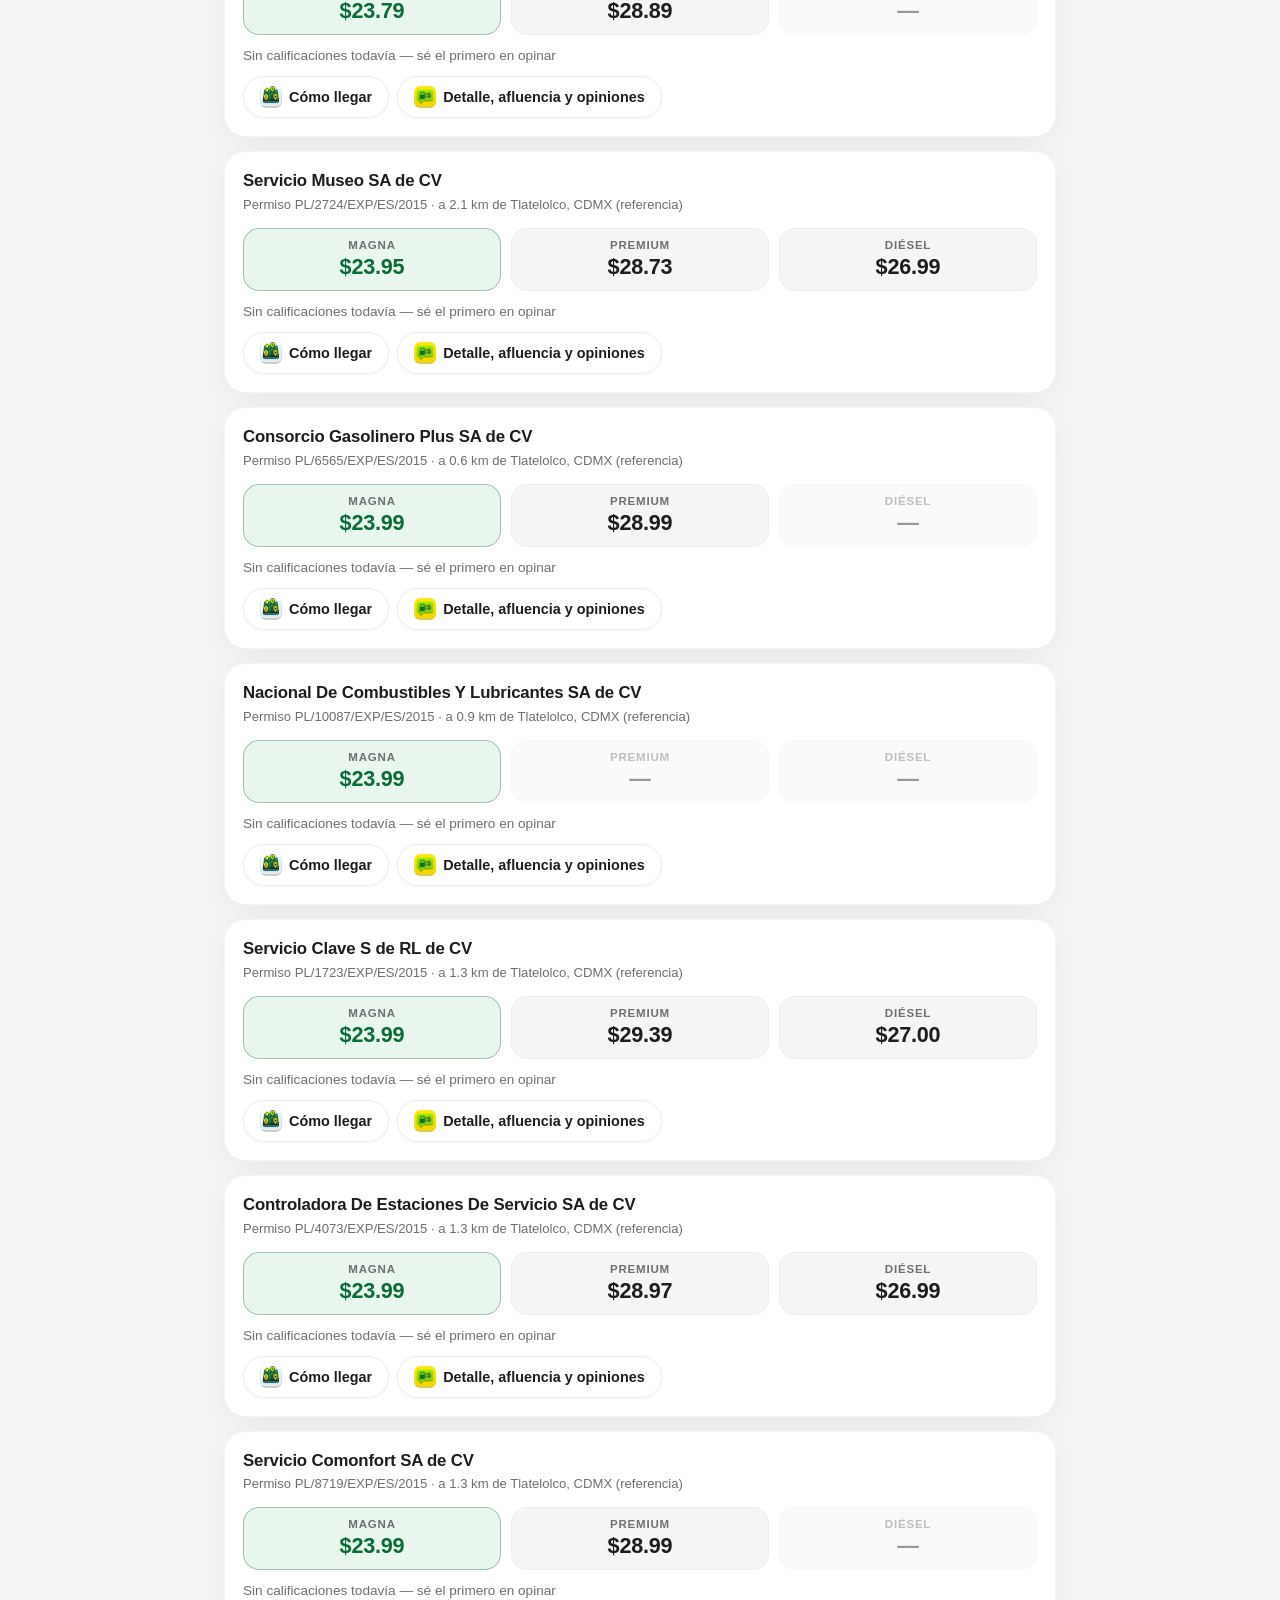
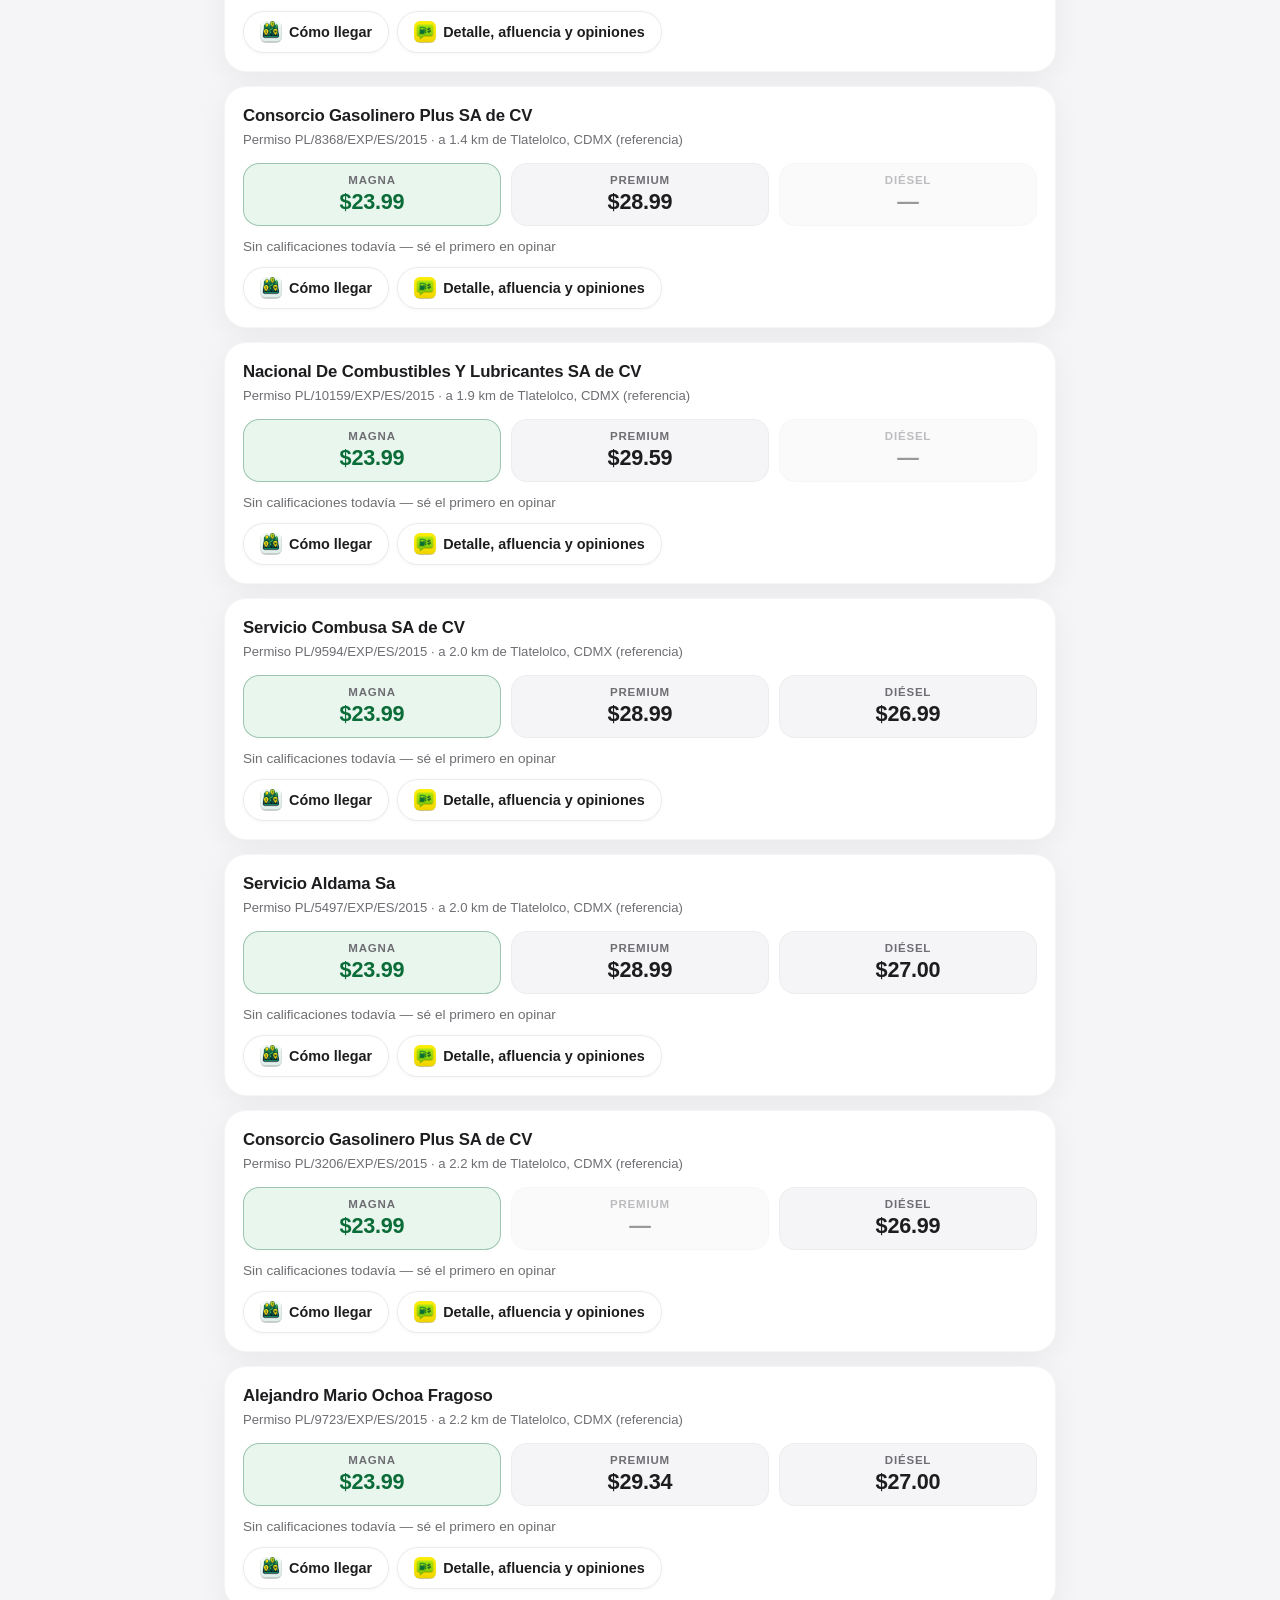
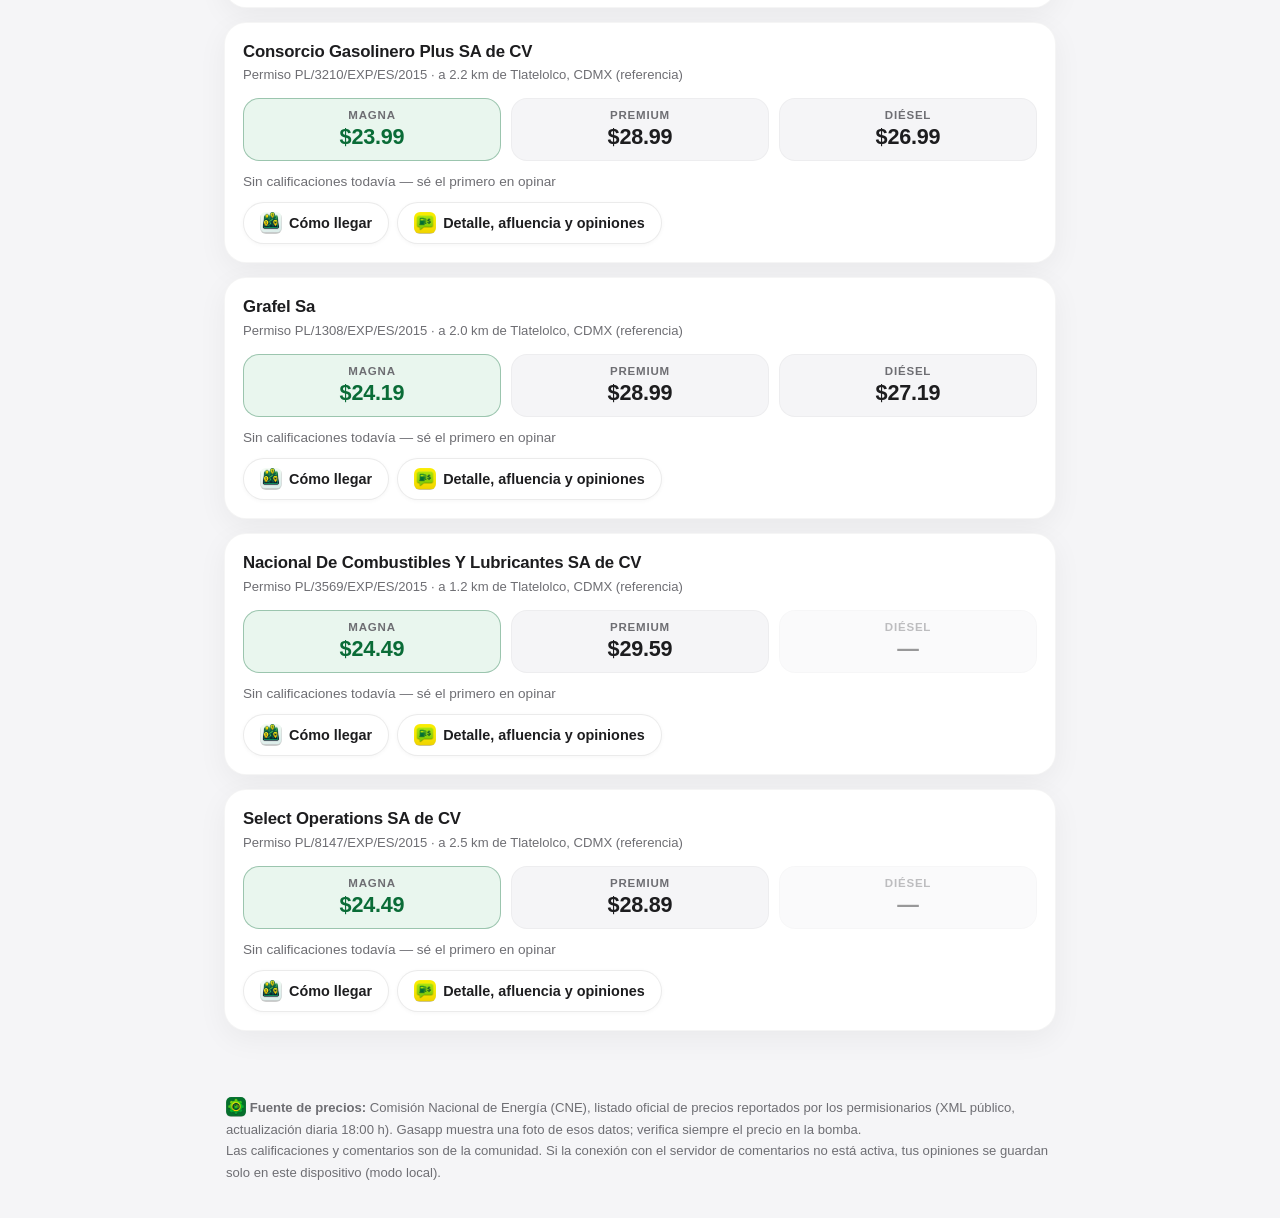
==== commit 9b86f5d7: "Add files via upload" ====
--- a/index.html
+++ b/index.html
@@ -8,130 +8,163 @@
 <link rel="icon" type="image/png" href="assets/logo-gasapp.png">
 <link rel="apple-touch-icon" href="assets/icon-192.png">
 <link rel="manifest" href="manifest.json">
-<meta name="theme-color" content="#06231a">
+<meta name="theme-color" content="#f5f5f7">
 <style>
   :root{
-    --fondo1:#07301f; --fondo2:#02120c;
-    --tarjeta:#0a3524; --tarjeta2:#0d4230;
-    --verde:#2fd35f; --verde-suave:#7ee2a0;
-    --amarillo:#ffd21f; --amarillo2:#f5b921;
-    --texto:#ffffff; --texto2:#cfe8d8;
-    --borde:rgba(126,226,160,.25);
+    --fondo:#f5f5f7;
+    --tarjeta:#ffffff; --tarjeta2:#f5f5f7;
+    --verde:#0a6c37; --verde-oscuro:#064a26; --verde-suave:#0a6c37;
+    --tinte-verde:#e9f6ee;
+    --amarillo:#ffd21f; --amarillo2:#c9930a;
+    --texto:#1d1d1f; --texto2:#6e6e73;
+    --borde:rgba(0,0,0,.08);
+    --sombra:0 8px 30px rgba(0,0,0,.05);
+    --sombra-suave:0 2px 12px rgba(0,0,0,.05);
   }
   *{box-sizing:border-box; margin:0; padding:0;}
   body{
-    font-family:system-ui,-apple-system,"Segoe UI",Roboto,Arial,sans-serif;
+    font-family:-apple-system,BlinkMacSystemFont,"SF Pro Display","SF Pro Text",Inter,"Segoe UI",Roboto,Helvetica,Arial,sans-serif;
     color:var(--texto);
-    background:linear-gradient(160deg,var(--fondo1) 0%,var(--fondo2) 70%);
-    background-attachment:fixed;
+    background:var(--fondo);
     min-height:100vh;
-  }
+    -webkit-font-smoothing:antialiased;
+    text-rendering:optimizeLegibility;
+  }
+  ::selection{background:rgba(10,108,55,.18);}
+  a{text-decoration:none; color:inherit;}
   header{
+    position:sticky; top:0; z-index:40;
     display:flex; gap:14px; align-items:center;
-    padding:16px; max-width:860px; margin:0 auto;
-  }
-  header img.logo{width:74px; height:74px; border-radius:18px; box-shadow:0 4px 18px rgba(0,0,0,.45);}
-  header h1{font-size:2rem; letter-spacing:.5px;}
-  header h1 .gas{color:#fff;} header h1 .app{color:var(--amarillo);}
-  header p{color:var(--texto2); font-size:.92rem; margin-top:2px;}
-  main{max-width:860px; margin:0 auto; padding:0 14px 40px;}
+    width:100%;
+    padding:12px max(16px, calc((100% - 860px) / 2 + 14px));
+    background:rgba(245,245,247,.78);
+    -webkit-backdrop-filter:saturate(180%) blur(20px);
+    backdrop-filter:saturate(180%) blur(20px);
+    border-bottom:1px solid rgba(0,0,0,.06);
+  }
+  header img.logo{width:60px; height:60px; border-radius:15px; box-shadow:var(--sombra-suave); border:1px solid rgba(0,0,0,.05);}
+  header h1{font-size:1.85rem; font-weight:700; letter-spacing:-.02em; line-height:1.1;}
+  header h1 .gas{color:var(--texto);} header h1 .app{color:var(--verde);}
+  header p{color:var(--texto2); font-size:.92rem; margin-top:3px; line-height:1.4;}
+  main{max-width:860px; margin:0 auto; padding:22px 14px 48px;}
   .aviso-datos{
-    background:rgba(255,210,31,.10); border:1px solid rgba(255,210,31,.35);
-    color:#ffe97a; border-radius:12px; padding:9px 12px; font-size:.85rem; margin-bottom:14px;
+    background:#fffbe8; border:1px solid rgba(201,147,10,.22);
+    color:#6b5b00; border-radius:16px; padding:11px 14px; font-size:.85rem; line-height:1.5; margin-bottom:16px;
   }
   .panel{
-    background:var(--tarjeta); border:1px solid var(--borde);
-    border-radius:16px; padding:14px; margin-bottom:14px;
+    background:var(--tarjeta); border:1px solid rgba(0,0,0,.04);
+    border-radius:22px; padding:18px; margin-bottom:16px;
+    box-shadow:var(--sombra);
   }
   .fila{display:flex; flex-wrap:wrap; gap:8px; align-items:center;}
-  .fila + .fila{margin-top:10px;}
-  .etiqueta{font-size:.82rem; color:var(--texto2); width:100%;}
+  .fila + .fila{margin-top:12px;}
+  .etiqueta{font-size:.82rem; color:var(--texto2); width:100%; font-weight:500;}
   button{
     font:inherit; cursor:pointer; border-radius:999px; border:1px solid var(--borde);
-    background:var(--tarjeta2); color:var(--texto); padding:8px 14px;
-    display:inline-flex; align-items:center; gap:7px; font-size:.9rem;
-  }
+    background:#fff; color:var(--texto); padding:9px 16px;
+    display:inline-flex; align-items:center; gap:7px; font-size:.9rem; font-weight:600;
+    box-shadow:0 1px 4px rgba(0,0,0,.04);
+    transition:background .18s ease, box-shadow .18s ease, transform .18s ease;
+  }
+  button:hover{box-shadow:0 4px 14px rgba(0,0,0,.08);}
+  button:active{transform:scale(.98);}
   button img{width:22px; height:22px; border-radius:6px;}
-  button.activo{background:var(--verde); color:#04240f; border-color:var(--verde); font-weight:700;}
-  button.destacado{background:var(--amarillo); color:#3a2c00; border-color:var(--amarillo); font-weight:700;}
+  button.activo{background:var(--verde); color:#fff; border-color:transparent; font-weight:700; box-shadow:0 4px 14px rgba(10,108,55,.28);}
+  button.destacado{background:var(--verde); color:#fff; border-color:transparent; font-weight:700; box-shadow:0 4px 14px rgba(10,108,55,.28);}
   button:disabled{opacity:.55; cursor:default;}
   input[type="search"], input[type="number"], input[type="text"], textarea{
-    font:inherit; color:var(--texto); background:#06231a;
-    border:1px solid var(--borde); border-radius:10px; padding:9px 11px; width:100%;
+    font:inherit; color:var(--texto); background:var(--tarjeta2);
+    border:1px solid rgba(0,0,0,.06); border-radius:12px; padding:10px 12px; width:100%;
+    transition:border-color .18s ease, box-shadow .18s ease, background .18s ease;
   }
   textarea{resize:vertical; min-height:64px;}
-  input::placeholder, textarea::placeholder{color:#8fb8a1;}
+  input::placeholder, textarea::placeholder{color:#aeaeb2;}
+  input:focus, textarea:focus{outline:none; background:#fff; border-color:rgba(10,108,55,.45); box-shadow:0 0 0 4px rgba(10,108,55,.12);}
   .buscador{display:flex; gap:8px; align-items:center; flex:1; min-width:200px;}
   .buscador img{width:30px; height:30px; border-radius:8px;}
   .calc-grid{display:flex; flex-wrap:wrap; gap:10px;}
-  .calc-grid label{flex:1; min-width:130px; font-size:.85rem; color:var(--texto2);}
+  .calc-grid label{flex:1; min-width:130px; font-size:.85rem; color:var(--texto2); font-weight:500;}
   .calc-grid input{margin-top:5px;}
-  .calc-res{margin-top:11px; font-size:.95rem; line-height:1.55;}
-  .calc-res strong{color:var(--amarillo);}
-  .titulo-seccion{display:flex; align-items:center; gap:9px; font-size:1.05rem; margin:4px 0 10px;}
+  .calc-res{margin-top:13px; font-size:.95rem; line-height:1.6; color:var(--texto);}
+  .calc-res strong{color:var(--verde);}
+  .titulo-seccion{display:flex; align-items:center; gap:10px; font-size:1.28rem; font-weight:700; letter-spacing:-.01em; margin:22px 0 12px;}
   .titulo-seccion img{width:30px; height:30px; border-radius:8px;}
   .tarjeta-est{
-    background:var(--tarjeta); border:1px solid var(--borde); border-radius:16px;
-    padding:13px 14px; margin-bottom:11px;
-  }
-  .tarjeta-est.mejor{border-color:var(--amarillo); box-shadow:0 0 0 1px var(--amarillo) inset;}
+    background:var(--tarjeta); border:1px solid rgba(0,0,0,.04); border-radius:22px;
+    padding:18px; margin-bottom:14px;
+    box-shadow:var(--sombra);
+  }
+  .tarjeta-est.mejor{border-color:rgba(255,210,31,.75); box-shadow:0 0 0 1px rgba(255,210,31,.65) inset, 0 8px 30px rgba(201,147,10,.10);}
   .est-top{display:flex; justify-content:space-between; gap:10px; align-items:flex-start;}
-  .est-nombre{font-weight:700; font-size:1.02rem;}
-  .est-meta{color:var(--texto2); font-size:.82rem; margin-top:2px;}
+  .est-nombre{font-weight:600; font-size:1.05rem; letter-spacing:-.01em; line-height:1.3;}
+  .est-meta{color:var(--texto2); font-size:.82rem; margin-top:3px; line-height:1.45;}
   .insignia{
-    background:var(--amarillo); color:#3a2c00; font-weight:800; font-size:.72rem;
-    padding:4px 9px; border-radius:999px; white-space:nowrap;
-  }
-  .precios{display:flex; gap:8px; margin-top:11px; flex-wrap:wrap;}
+    background:#fff1a8; color:#5c4a00; font-weight:700; font-size:.7rem; letter-spacing:.04em;
+    padding:5px 10px; border-radius:999px; white-space:nowrap; border:1px solid rgba(201,147,10,.25);
+  }
+  .precios{display:flex; gap:10px; margin-top:14px; flex-wrap:wrap;}
   .precio{
-    flex:1; min-width:96px; background:#06231a; border:1px solid var(--borde);
-    border-radius:12px; padding:8px 10px; text-align:center;
-  }
-  .precio .tipo{font-size:.75rem; color:var(--texto2); text-transform:uppercase; letter-spacing:.6px;}
-  .precio .valor{font-size:1.25rem; font-weight:800; margin-top:2px;}
-  .precio.sel{border-color:var(--verde); background:#0a3d24;}
-  .precio.sel .valor{color:var(--verde-suave);}
+    flex:1; min-width:96px; background:var(--tarjeta2); border:1px solid rgba(0,0,0,.03);
+    border-radius:16px; padding:10px; text-align:center;
+  }
+  .precio .tipo{font-size:.72rem; font-weight:600; color:var(--texto2); text-transform:uppercase; letter-spacing:.07em;}
+  .precio .valor{font-size:1.35rem; font-weight:700; letter-spacing:-.01em; margin-top:3px; color:var(--texto);}
+  .precio.sel{border-color:rgba(10,108,55,.35); background:var(--tinte-verde);}
+  .precio.sel .valor{color:var(--verde);}
   .precio.sin{opacity:.45;}
-  .est-acciones{display:flex; flex-wrap:wrap; gap:8px; margin-top:11px; align-items:center;}
-  .calif{font-size:.88rem; color:var(--amarillo);}
-  .calif small{color:var(--texto2);}
+  .est-acciones{display:flex; flex-wrap:wrap; gap:8px; margin-top:13px; align-items:center;}
+  .calif{font-size:.88rem; font-weight:600; color:var(--amarillo2);}
+  .calif small{color:var(--texto2); font-weight:400;}
   .sin-calif{font-size:.85rem; color:var(--texto2);}
   /* Modal de detalle */
   #velo{
-    position:fixed; inset:0; background:rgba(0,0,0,.72); z-index:50;
-    display:none; overflow-y:auto; padding:16px 10px;
+    position:fixed; inset:0; background:rgba(29,29,31,.42); z-index:50;
+    -webkit-backdrop-filter:blur(6px); backdrop-filter:blur(6px);
+    display:none; overflow-y:auto; padding:22px 10px;
   }
   #velo.abierto{display:block;}
   .detalle{
-    background:var(--tarjeta); border:1px solid var(--borde); border-radius:18px;
-    max-width:640px; margin:0 auto; padding:18px;
-  }
-  .detalle h2{font-size:1.25rem;}
+    background:#fff; border:1px solid rgba(0,0,0,.04); border-radius:24px;
+    max-width:640px; margin:0 auto; padding:24px;
+    box-shadow:0 24px 70px rgba(0,0,0,.25);
+  }
+  .detalle h2{font-size:1.45rem; font-weight:700; letter-spacing:-.01em; line-height:1.25;}
   .cerrar{float:right;}
   .afluencia{display:flex; align-items:flex-end; gap:3px; height:90px; margin:10px 0 4px;}
   .afluencia .barra{
-    flex:1; background:var(--verde); border-radius:4px 4px 0 0; min-height:4px; position:relative;
+    flex:1; background:#1fa055; border-radius:5px 5px 0 0; min-height:4px; position:relative;
   }
   .afluencia .barra.pico{background:var(--amarillo);}
-  .afluencia .barra.ahora{outline:2px solid #fff;}
+  .afluencia .barra.ahora{outline:2px solid var(--verde-oscuro); outline-offset:1px;}
   .horas{display:flex; justify-content:space-between; font-size:.68rem; color:var(--texto2);}
-  .comentario{border-top:1px solid var(--borde); padding:10px 0;}
-  .comentario .quien{font-weight:700; font-size:.9rem;}
+  .comentario{border-top:1px solid rgba(0,0,0,.06); padding:12px 0;}
+  .comentario .quien{font-weight:600; font-size:.9rem;}
   .comentario .cuando{color:var(--texto2); font-size:.78rem; font-weight:400;}
-  .comentario p{font-size:.92rem; margin-top:3px; line-height:1.45;}
+  .comentario p{font-size:.92rem; margin-top:3px; line-height:1.5;}
   .estrellas{display:inline-flex; gap:2px;}
   .estrellas button{
-    background:none; border:none; padding:2px; font-size:1.45rem; color:#5b7a68; line-height:1;
-  }
-  .estrellas button.on{color:var(--amarillo);}
-  .campo{margin-top:11px;}
-  .campo label{display:block; font-size:.86rem; color:var(--texto2); margin-bottom:5px;}
-  .aviso{border-radius:10px; padding:9px 11px; font-size:.88rem; margin-top:11px; display:none;}
-  .aviso.error{display:block; background:rgba(255,80,80,.15); border:1px solid rgba(255,80,80,.5); color:#ffb3b3;}
-  .aviso.ok{display:block; background:rgba(47,211,95,.14); border:1px solid rgba(47,211,95,.5); color:#a9f0c2;}
-  footer{max-width:860px; margin:0 auto; padding:0 16px 30px; color:var(--texto2); font-size:.82rem; line-height:1.6;}
+    background:none; border:none; box-shadow:none; padding:2px; font-size:1.45rem; color:#d1d1d6; line-height:1;
+  }
+  .estrellas button:hover{box-shadow:none; transform:none;}
+  .estrellas button.on{color:#ffb340;}
+  .campo{margin-top:13px;}
+  .campo label{display:block; font-size:.86rem; color:var(--texto2); font-weight:500; margin-bottom:5px;}
+  .aviso{border-radius:12px; padding:10px 12px; font-size:.88rem; margin-top:12px; display:none; line-height:1.45;}
+  .aviso.error{display:block; background:#fff2f2; border:1px solid #f0c6c6; color:#a4262c;}
+  .aviso.ok{display:block; background:var(--tinte-verde); border:1px solid #bfe3cd; color:#0a5c2e;}
+  footer{max-width:860px; margin:0 auto; padding:4px 16px 34px; color:var(--texto2); font-size:.82rem; line-height:1.65;}
   footer img{width:20px; height:20px; border-radius:5px; vertical-align:-5px;}
-  @media (max-width:520px){ header h1{font-size:1.6rem;} header img.logo{width:60px;height:60px;} }
+  @media (max-width:520px){
+    header{padding:10px 14px;}
+    header h1{font-size:1.5rem;}
+    header img.logo{width:50px;height:50px; border-radius:13px;}
+    header p{font-size:.85rem;}
+    main{padding-top:16px;}
+    .panel{padding:15px;}
+    .tarjeta-est{padding:15px;}
+    .detalle{padding:18px;}
+    .titulo-seccion{font-size:1.15rem;}
+  }
 </style>
 </head>
 <body>
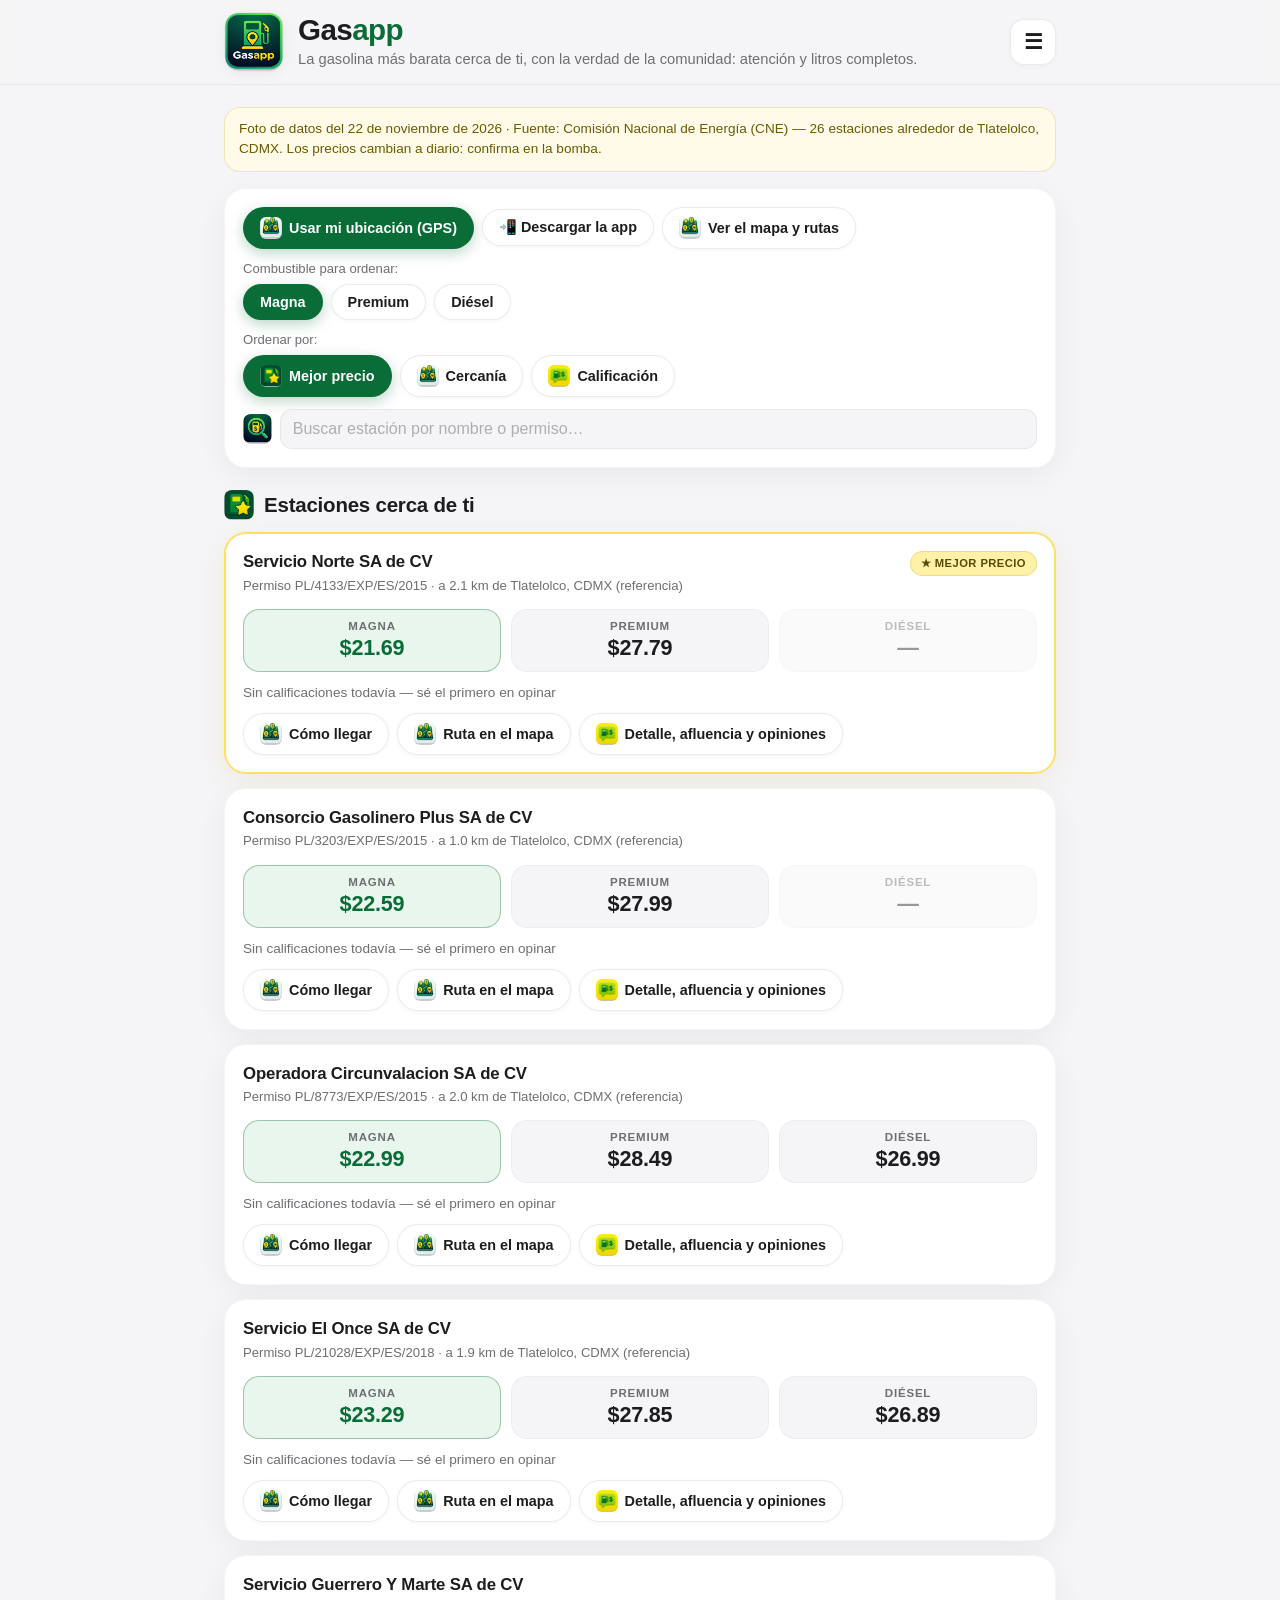
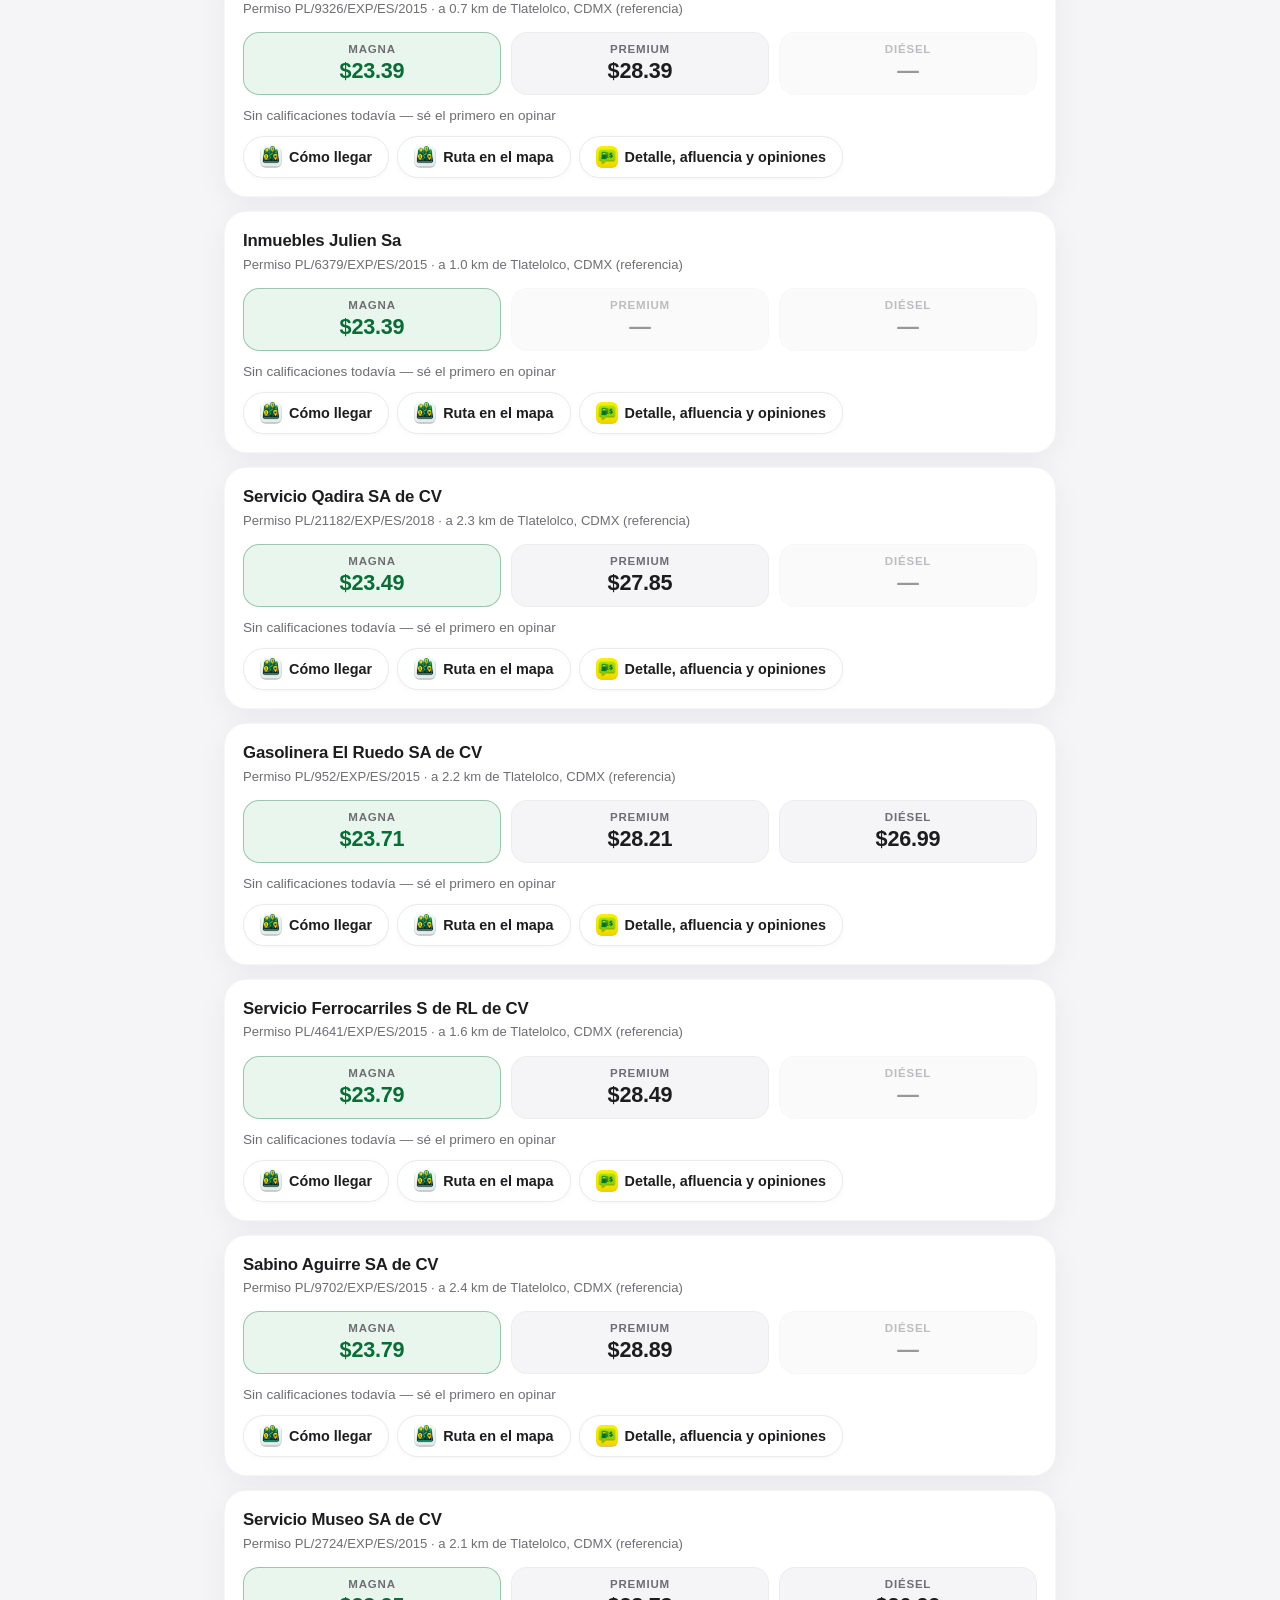
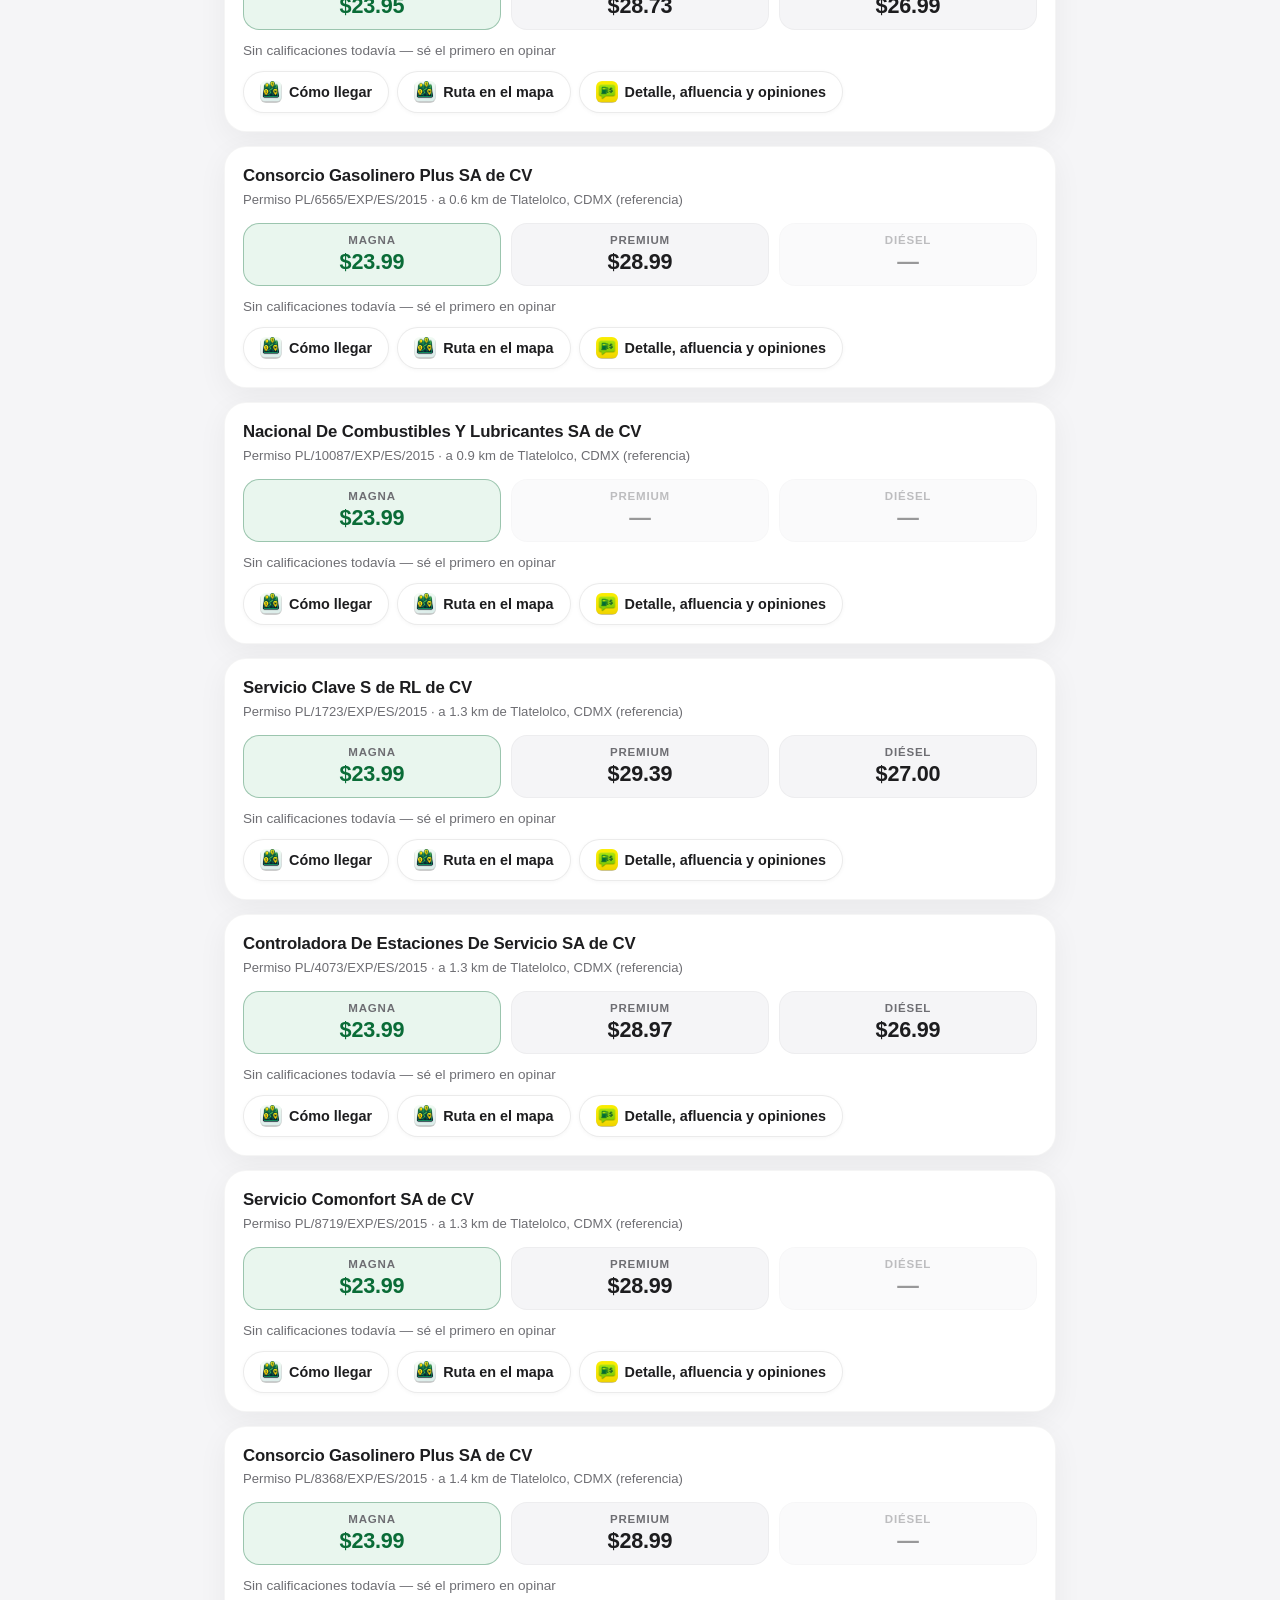
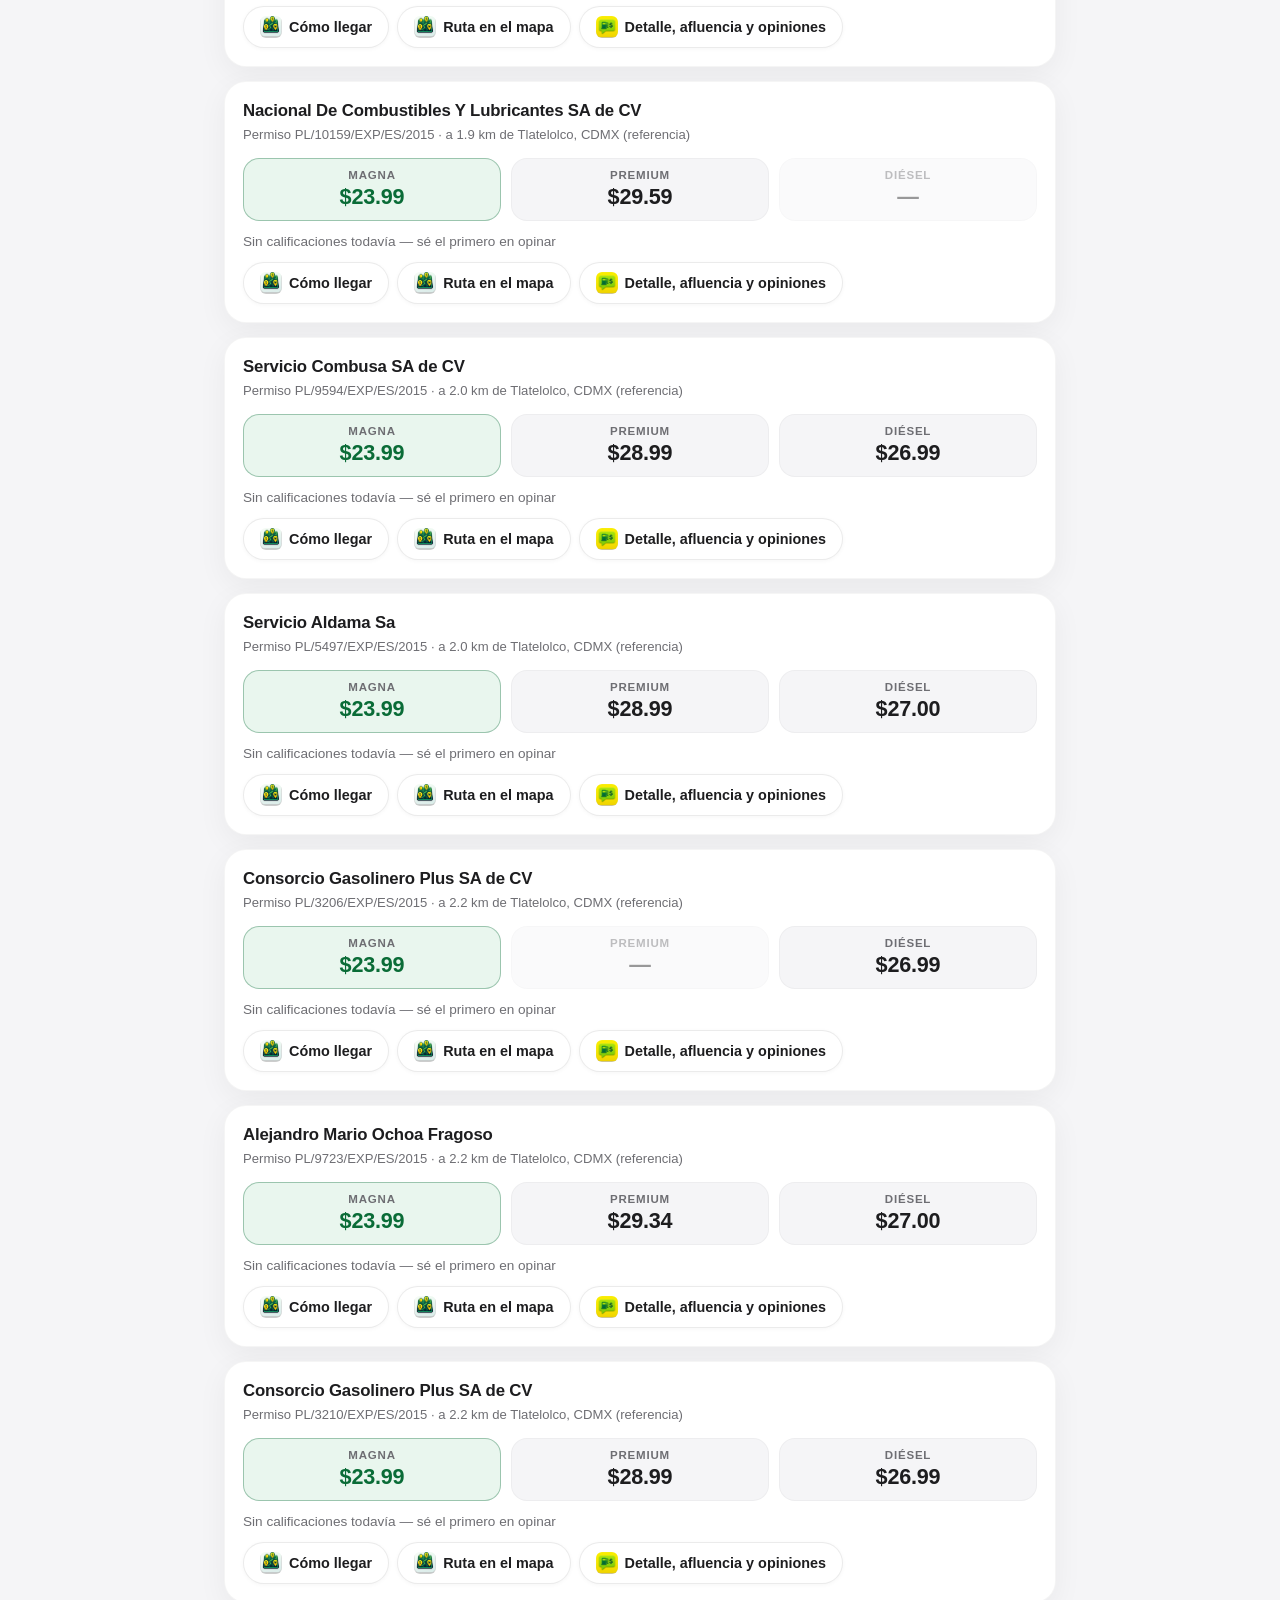
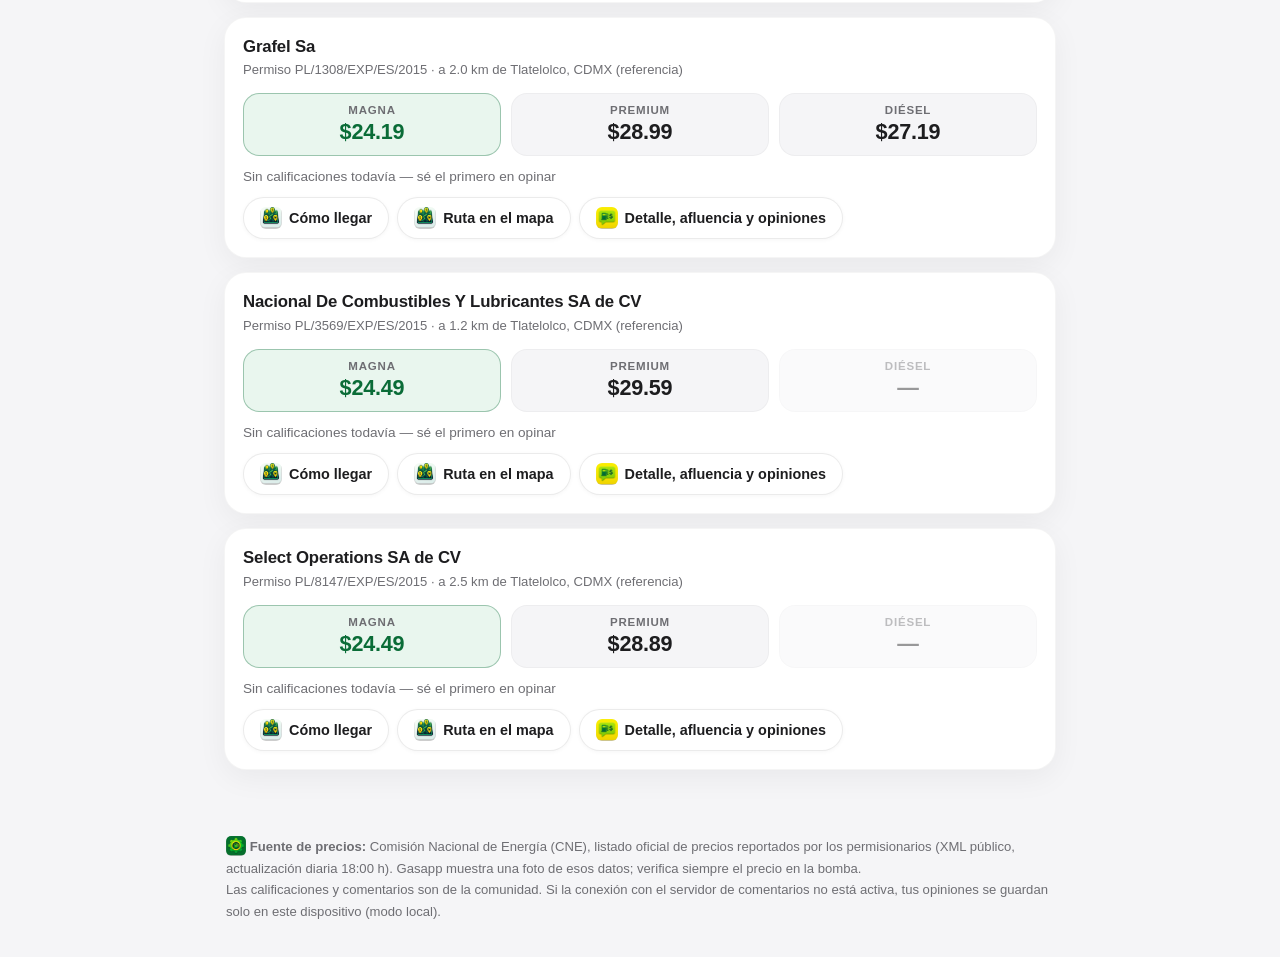
==== commit 70cfd6b3: "Add files via upload" ====
--- a/index.html
+++ b/index.html
@@ -9,171 +9,25 @@
 <link rel="apple-touch-icon" href="assets/icon-192.png">
 <link rel="manifest" href="manifest.json">
 <meta name="theme-color" content="#f5f5f7">
-<style>
-  :root{
-    --fondo:#f5f5f7;
-    --tarjeta:#ffffff; --tarjeta2:#f5f5f7;
-    --verde:#0a6c37; --verde-oscuro:#064a26; --verde-suave:#0a6c37;
-    --tinte-verde:#e9f6ee;
-    --amarillo:#ffd21f; --amarillo2:#c9930a;
-    --texto:#1d1d1f; --texto2:#6e6e73;
-    --borde:rgba(0,0,0,.08);
-    --sombra:0 8px 30px rgba(0,0,0,.05);
-    --sombra-suave:0 2px 12px rgba(0,0,0,.05);
-  }
-  *{box-sizing:border-box; margin:0; padding:0;}
-  body{
-    font-family:-apple-system,BlinkMacSystemFont,"SF Pro Display","SF Pro Text",Inter,"Segoe UI",Roboto,Helvetica,Arial,sans-serif;
-    color:var(--texto);
-    background:var(--fondo);
-    min-height:100vh;
-    -webkit-font-smoothing:antialiased;
-    text-rendering:optimizeLegibility;
-  }
-  ::selection{background:rgba(10,108,55,.18);}
-  a{text-decoration:none; color:inherit;}
-  header{
-    position:sticky; top:0; z-index:40;
-    display:flex; gap:14px; align-items:center;
-    width:100%;
-    padding:12px max(16px, calc((100% - 860px) / 2 + 14px));
-    background:rgba(245,245,247,.78);
-    -webkit-backdrop-filter:saturate(180%) blur(20px);
-    backdrop-filter:saturate(180%) blur(20px);
-    border-bottom:1px solid rgba(0,0,0,.06);
-  }
-  header img.logo{width:60px; height:60px; border-radius:15px; box-shadow:var(--sombra-suave); border:1px solid rgba(0,0,0,.05);}
-  header h1{font-size:1.85rem; font-weight:700; letter-spacing:-.02em; line-height:1.1;}
-  header h1 .gas{color:var(--texto);} header h1 .app{color:var(--verde);}
-  header p{color:var(--texto2); font-size:.92rem; margin-top:3px; line-height:1.4;}
-  main{max-width:860px; margin:0 auto; padding:22px 14px 48px;}
-  .aviso-datos{
-    background:#fffbe8; border:1px solid rgba(201,147,10,.22);
-    color:#6b5b00; border-radius:16px; padding:11px 14px; font-size:.85rem; line-height:1.5; margin-bottom:16px;
-  }
-  .panel{
-    background:var(--tarjeta); border:1px solid rgba(0,0,0,.04);
-    border-radius:22px; padding:18px; margin-bottom:16px;
-    box-shadow:var(--sombra);
-  }
-  .fila{display:flex; flex-wrap:wrap; gap:8px; align-items:center;}
-  .fila + .fila{margin-top:12px;}
-  .etiqueta{font-size:.82rem; color:var(--texto2); width:100%; font-weight:500;}
-  button{
-    font:inherit; cursor:pointer; border-radius:999px; border:1px solid var(--borde);
-    background:#fff; color:var(--texto); padding:9px 16px;
-    display:inline-flex; align-items:center; gap:7px; font-size:.9rem; font-weight:600;
-    box-shadow:0 1px 4px rgba(0,0,0,.04);
-    transition:background .18s ease, box-shadow .18s ease, transform .18s ease;
-  }
-  button:hover{box-shadow:0 4px 14px rgba(0,0,0,.08);}
-  button:active{transform:scale(.98);}
-  button img{width:22px; height:22px; border-radius:6px;}
-  button.activo{background:var(--verde); color:#fff; border-color:transparent; font-weight:700; box-shadow:0 4px 14px rgba(10,108,55,.28);}
-  button.destacado{background:var(--verde); color:#fff; border-color:transparent; font-weight:700; box-shadow:0 4px 14px rgba(10,108,55,.28);}
-  button:disabled{opacity:.55; cursor:default;}
-  input[type="search"], input[type="number"], input[type="text"], textarea{
-    font:inherit; color:var(--texto); background:var(--tarjeta2);
-    border:1px solid rgba(0,0,0,.06); border-radius:12px; padding:10px 12px; width:100%;
-    transition:border-color .18s ease, box-shadow .18s ease, background .18s ease;
-  }
-  textarea{resize:vertical; min-height:64px;}
-  input::placeholder, textarea::placeholder{color:#aeaeb2;}
-  input:focus, textarea:focus{outline:none; background:#fff; border-color:rgba(10,108,55,.45); box-shadow:0 0 0 4px rgba(10,108,55,.12);}
-  .buscador{display:flex; gap:8px; align-items:center; flex:1; min-width:200px;}
-  .buscador img{width:30px; height:30px; border-radius:8px;}
-  .calc-grid{display:flex; flex-wrap:wrap; gap:10px;}
-  .calc-grid label{flex:1; min-width:130px; font-size:.85rem; color:var(--texto2); font-weight:500;}
-  .calc-grid input{margin-top:5px;}
-  .calc-res{margin-top:13px; font-size:.95rem; line-height:1.6; color:var(--texto);}
-  .calc-res strong{color:var(--verde);}
-  .titulo-seccion{display:flex; align-items:center; gap:10px; font-size:1.28rem; font-weight:700; letter-spacing:-.01em; margin:22px 0 12px;}
-  .titulo-seccion img{width:30px; height:30px; border-radius:8px;}
-  .tarjeta-est{
-    background:var(--tarjeta); border:1px solid rgba(0,0,0,.04); border-radius:22px;
-    padding:18px; margin-bottom:14px;
-    box-shadow:var(--sombra);
-  }
-  .tarjeta-est.mejor{border-color:rgba(255,210,31,.75); box-shadow:0 0 0 1px rgba(255,210,31,.65) inset, 0 8px 30px rgba(201,147,10,.10);}
-  .est-top{display:flex; justify-content:space-between; gap:10px; align-items:flex-start;}
-  .est-nombre{font-weight:600; font-size:1.05rem; letter-spacing:-.01em; line-height:1.3;}
-  .est-meta{color:var(--texto2); font-size:.82rem; margin-top:3px; line-height:1.45;}
-  .insignia{
-    background:#fff1a8; color:#5c4a00; font-weight:700; font-size:.7rem; letter-spacing:.04em;
-    padding:5px 10px; border-radius:999px; white-space:nowrap; border:1px solid rgba(201,147,10,.25);
-  }
-  .precios{display:flex; gap:10px; margin-top:14px; flex-wrap:wrap;}
-  .precio{
-    flex:1; min-width:96px; background:var(--tarjeta2); border:1px solid rgba(0,0,0,.03);
-    border-radius:16px; padding:10px; text-align:center;
-  }
-  .precio .tipo{font-size:.72rem; font-weight:600; color:var(--texto2); text-transform:uppercase; letter-spacing:.07em;}
-  .precio .valor{font-size:1.35rem; font-weight:700; letter-spacing:-.01em; margin-top:3px; color:var(--texto);}
-  .precio.sel{border-color:rgba(10,108,55,.35); background:var(--tinte-verde);}
-  .precio.sel .valor{color:var(--verde);}
-  .precio.sin{opacity:.45;}
-  .est-acciones{display:flex; flex-wrap:wrap; gap:8px; margin-top:13px; align-items:center;}
-  .calif{font-size:.88rem; font-weight:600; color:var(--amarillo2);}
-  .calif small{color:var(--texto2); font-weight:400;}
-  .sin-calif{font-size:.85rem; color:var(--texto2);}
-  /* Modal de detalle */
-  #velo{
-    position:fixed; inset:0; background:rgba(29,29,31,.42); z-index:50;
-    -webkit-backdrop-filter:blur(6px); backdrop-filter:blur(6px);
-    display:none; overflow-y:auto; padding:22px 10px;
-  }
-  #velo.abierto{display:block;}
-  .detalle{
-    background:#fff; border:1px solid rgba(0,0,0,.04); border-radius:24px;
-    max-width:640px; margin:0 auto; padding:24px;
-    box-shadow:0 24px 70px rgba(0,0,0,.25);
-  }
-  .detalle h2{font-size:1.45rem; font-weight:700; letter-spacing:-.01em; line-height:1.25;}
-  .cerrar{float:right;}
-  .afluencia{display:flex; align-items:flex-end; gap:3px; height:90px; margin:10px 0 4px;}
-  .afluencia .barra{
-    flex:1; background:#1fa055; border-radius:5px 5px 0 0; min-height:4px; position:relative;
-  }
-  .afluencia .barra.pico{background:var(--amarillo);}
-  .afluencia .barra.ahora{outline:2px solid var(--verde-oscuro); outline-offset:1px;}
-  .horas{display:flex; justify-content:space-between; font-size:.68rem; color:var(--texto2);}
-  .comentario{border-top:1px solid rgba(0,0,0,.06); padding:12px 0;}
-  .comentario .quien{font-weight:600; font-size:.9rem;}
-  .comentario .cuando{color:var(--texto2); font-size:.78rem; font-weight:400;}
-  .comentario p{font-size:.92rem; margin-top:3px; line-height:1.5;}
-  .estrellas{display:inline-flex; gap:2px;}
-  .estrellas button{
-    background:none; border:none; box-shadow:none; padding:2px; font-size:1.45rem; color:#d1d1d6; line-height:1;
-  }
-  .estrellas button:hover{box-shadow:none; transform:none;}
-  .estrellas button.on{color:#ffb340;}
-  .campo{margin-top:13px;}
-  .campo label{display:block; font-size:.86rem; color:var(--texto2); font-weight:500; margin-bottom:5px;}
-  .aviso{border-radius:12px; padding:10px 12px; font-size:.88rem; margin-top:12px; display:none; line-height:1.45;}
-  .aviso.error{display:block; background:#fff2f2; border:1px solid #f0c6c6; color:#a4262c;}
-  .aviso.ok{display:block; background:var(--tinte-verde); border:1px solid #bfe3cd; color:#0a5c2e;}
-  footer{max-width:860px; margin:0 auto; padding:4px 16px 34px; color:var(--texto2); font-size:.82rem; line-height:1.65;}
-  footer img{width:20px; height:20px; border-radius:5px; vertical-align:-5px;}
-  @media (max-width:520px){
-    header{padding:10px 14px;}
-    header h1{font-size:1.5rem;}
-    header img.logo{width:50px;height:50px; border-radius:13px;}
-    header p{font-size:.85rem;}
-    main{padding-top:16px;}
-    .panel{padding:15px;}
-    .tarjeta-est{padding:15px;}
-    .detalle{padding:18px;}
-    .titulo-seccion{font-size:1.15rem;}
-  }
-</style>
+<link rel="stylesheet" href="estilos.css">
 </head>
 <body>
 <header>
-  <img class="logo" src="assets/logo-gasapp.png" alt="Logo de Gasapp">
-  <div>
-    <h1><span class="gas">Gas</span><span class="app">app</span></h1>
-    <p>La gasolina más barata cerca de ti, con la verdad de la comunidad: atención y litros completos.</p>
-  </div>
+  <a class="marca" href="index.html" aria-label="Gasapp — ir al inicio">
+    <img class="logo" src="assets/logo-gasapp.png" alt="Logo de Gasapp">
+    <div>
+      <h1><span class="gas">Gas</span><span class="app">app</span></h1>
+      <p>La gasolina más barata cerca de ti, con la verdad de la comunidad: atención y litros completos.</p>
+    </div>
+  </a>
+  <button class="btn-menu" id="btnMenu" aria-label="Abrir el menú de navegación" aria-haspopup="true" aria-expanded="false" aria-controls="menuNav">☰</button>
+  <nav class="menu" id="menuNav" aria-label="Navegación principal">
+    <a href="index.html"><img src="assets/icono-favoritos.png" alt=""> Inicio</a>
+    <a href="mapa.html"><img src="assets/icono-mapa.png" alt=""> Mapa</a>
+    <a href="calculadora.html"><img src="assets/icono-estadisticas.png" alt=""> Calculadora</a>
+    <a href="acerca.html"><img src="assets/icono-comunidad.png" alt=""> Cómo funciona</a>
+    <button type="button" class="btn-instalar">📲 Descargar la app</button>
+  </nav>
 </header>
 <main>
   <div class="aviso-datos" id="avisoDatos"></div>
@@ -181,10 +35,12 @@
   <section class="panel">
     <div class="fila">
       <button id="btnGps" class="destacado"><img src="assets/icono-mapa.png" alt=""> Usar mi ubicación (GPS)</button>
+      <button type="button" class="btn-instalar">📲 Descargar la app</button>
+      <a class="boton" href="mapa.html"><img src="assets/icono-mapa.png" alt=""> Ver el mapa y rutas</a>
       <span id="gpsMsg" style="font-size:.88rem; color:var(--texto2);"></span>
     </div>
     <div class="fila">
-      <span class="etiqueta">Combustible para ordenar y calcular:</span>
+      <span class="etiqueta">Combustible para ordenar:</span>
       <button data-fuel="regular" class="fuel activo">Magna</button>
       <button data-fuel="premium" class="fuel">Premium</button>
       <button data-fuel="diesel" class="fuel">Diésel</button>
@@ -203,160 +59,24 @@
     </div>
   </section>
 
-  <section class="panel">
-    <div class="titulo-seccion"><img src="assets/icono-estadisticas.png" alt=""> Calculadora de ahorro</div>
-    <div class="calc-grid">
-      <label>Litros por carga
-        <input type="number" id="calcLitros" value="40" min="1" max="200">
-      </label>
-      <label>Cargas al mes
-        <input type="number" id="calcCargas" value="4" min="1" max="31">
-      </label>
-    </div>
-    <div class="calc-res" id="calcRes"></div>
-  </section>
-
   <div class="titulo-seccion"><img src="assets/icono-favoritos.png" alt=""> Estaciones cerca de ti</div>
   <section id="lista"></section>
 </main>
-
-<div id="velo">
-  <div class="detalle" id="detalle"></div>
-</div>
 
 <footer>
   <p><img src="assets/icono-ajustes.png" alt=""> <strong>Fuente de precios:</strong> Comisión Nacional de Energía (CNE), listado oficial de precios reportados por los permisionarios (XML público, actualización diaria 18:00 h). Gasapp muestra una foto de esos datos; verifica siempre el precio en la bomba.</p>
   <p>Las calificaciones y comentarios son de la comunidad. Si la conexión con el servidor de comentarios no está activa, tus opiniones se guardan solo en este dispositivo (modo local).</p>
 </footer>
+<script src="datos.js"></script>
+<script src="app.js"></script>
 <script>
 "use strict";
-/* ============================================================
-   Gasapp — configuración
-   Pega aquí la URL de tu Worker de Cloudflare cuando lo despliegues
-   (ejemplo: "https://gasapp-api.TU-USUARIO.workers.dev").
-   Si queda vacío, la app funciona en MODO LOCAL: los comentarios
-   y calificaciones se guardan solo en este dispositivo.
-   ============================================================ */
-const API_BASE = "";
-
-/* Foto de datos reales: CNE, 22 de noviembre de 2026 (ver aviso en pantalla). */
-const ESTACIONES = [{"id": "8026", "nombre": "Consorcio Gasolinero Plus SA de CV", "permiso": "PL/6565/EXP/ES/2015", "lat": 19.45234, "lng": -99.14603, "regular": 23.99, "premium": 28.99, "diesel": null}, {"id": "10402", "nombre": "Servicio Guerrero Y Marte SA de CV", "permiso": "PL/9326/EXP/ES/2015", "lat": 19.45104, "lng": -99.14648, "regular": 23.39, "premium": 28.39, "diesel": null}, {"id": "11479", "nombre": "Nacional De Combustibles Y Lubricantes SA de CV", "permiso": "PL/10087/EXP/ES/2015", "lat": 19.45354, "lng": -99.15044, "regular": 23.99, "premium": null, "diesel": null}, {"id": "10893", "nombre": "Consorcio Gasolinero Plus SA de CV", "permiso": "PL/3203/EXP/ES/2015", "lat": 19.44662, "lng": -99.1388, "regular": 22.59, "premium": 27.99, "diesel": null}, {"id": "7874", "nombre": "Inmuebles Julien Sa", "permiso": "PL/6379/EXP/ES/2015", "lat": 19.45794, "lng": -99.15102, "regular": 23.39, "premium": null, "diesel": null}, {"id": "6542", "nombre": "Nacional De Combustibles Y Lubricantes SA de CV", "permiso": "PL/3569/EXP/ES/2015", "lat": 19.4481, "lng": -99.13245, "regular": 24.49, "premium": 29.59, "diesel": null}, {"id": "3417", "nombre": "Servicio Clave S de RL de CV", "permiso": "PL/1723/EXP/ES/2015", "lat": 19.4665, "lng": -99.14008, "regular": 23.99, "premium": 29.39, "diesel": 27.0}, {"id": "6733", "nombre": "Controladora De Estaciones De Servicio SA de CV", "permiso": "PL/4073/EXP/ES/2015", "lat": 19.46682, "lng": -99.14208, "regular": 23.99, "premium": 28.97, "diesel": 26.99}, {"id": "9658", "nombre": "Servicio Comonfort SA de CV", "permiso": "PL/8719/EXP/ES/2015", "lat": 19.44478, "lng": -99.13486, "regular": 23.99, "premium": 28.99, "diesel": null}, {"id": "9770", "nombre": "Consorcio Gasolinero Plus SA de CV", "permiso": "PL/8368/EXP/ES/2015", "lat": 19.45635, "lng": -99.12879, "regular": 23.99, "premium": 28.99, "diesel": null}, {"id": "6827", "nombre": "Servicio Ferrocarriles S de RL de CV", "permiso": "PL/4641/EXP/ES/2015", "lat": 19.44671, "lng": -99.1535, "regular": 23.79, "premium": 28.49, "diesel": null}, {"id": "24188", "nombre": "Servicio El Once SA de CV", "permiso": "PL/21028/EXP/ES/2018", "lat": 19.46811, "lng": -99.15266, "regular": 23.29, "premium": 27.85, "diesel": 26.89}, {"id": "11501", "nombre": "Nacional De Combustibles Y Lubricantes SA de CV", "permiso": "PL/10159/EXP/ES/2015", "lat": 19.46518, "lng": -99.12649, "regular": 23.99, "premium": 29.59, "diesel": null}, {"id": "2884", "nombre": "Grafel Sa", "permiso": "PL/1308/EXP/ES/2015", "lat": 19.46442, "lng": -99.15749, "regular": 24.19, "premium": 28.99, "diesel": 27.19}, {"id": "10541", "nombre": "Servicio Combusa SA de CV", "permiso": "PL/9594/EXP/ES/2015", "lat": 19.47282, "lng": -99.14275, "regular": 23.99, "premium": 28.99, "diesel": 26.99}, {"id": "4998", "nombre": "Servicio Aldama Sa", "permiso": "PL/5497/EXP/ES/2015", "lat": 19.4402, "lng": -99.15187, "regular": 23.99, "premium": 28.99, "diesel": 27.0}, {"id": "9398", "nombre": "Operadora Circunvalacion SA de CV", "permiso": "PL/8773/EXP/ES/2015", "lat": 19.4552, "lng": -99.16092, "regular": 22.99, "premium": 28.49, "diesel": 26.99}, {"id": "6428", "nombre": "Servicio Norte SA de CV", "permiso": "PL/4133/EXP/ES/2015", "lat": 19.45169, "lng": -99.12212, "regular": 21.69, "premium": 27.79, "diesel": null}, {"id": "4579", "nombre": "Servicio Museo SA de CV", "permiso": "PL/2724/EXP/ES/2015", "lat": 19.44205, "lng": -99.15618, "regular": 23.95, "premium": 28.73, "diesel": 26.99}, {"id": "10948", "nombre": "Consorcio Gasolinero Plus SA de CV", "permiso": "PL/3206/EXP/ES/2015", "lat": 19.4512, "lng": -99.162, "regular": 23.99, "premium": null, "diesel": 26.99}, {"id": "10357", "nombre": "Alejandro Mario Ochoa Fragoso", "permiso": "PL/9723/EXP/ES/2015", "lat": 19.4747, "lng": -99.1395, "regular": 23.99, "premium": 29.34, "diesel": 27.0}, {"id": "2975", "nombre": "Gasolinera El Ruedo SA de CV", "permiso": "PL/952/EXP/ES/2015", "lat": 19.47433, "lng": -99.14684, "regular": 23.71, "premium": 28.21, "diesel": 26.99}, {"id": "11059", "nombre": "Consorcio Gasolinero Plus SA de CV", "permiso": "PL/3210/EXP/ES/2015", "lat": 19.46712, "lng": -99.12436, "regular": 23.99, "premium": 28.99, "diesel": 26.99}, {"id": "24358", "nombre": "Servicio Qadira SA de CV", "permiso": "PL/21182/EXP/ES/2018", "lat": 19.459, "lng": -99.16275, "regular": 23.49, "premium": 27.85, "diesel": null}, {"id": "10478", "nombre": "Sabino Aguirre SA de CV", "permiso": "PL/9702/EXP/ES/2015", "lat": 19.4764, "lng": -99.13698, "regular": 23.79, "premium": 28.89, "diesel": null}, {"id": "11334", "nombre": "Select Operations SA de CV", "permiso": "PL/8147/EXP/ES/2015", "lat": 19.45798, "lng": -99.11799, "regular": 24.49, "premium": 28.89, "diesel": null}];
-
-/* Origen por defecto: Nonoalco Tlatelolco, CDMX. El GPS lo reemplaza. */
-let origen = { lat: 19.4551, lng: -99.1416, etiqueta: "Tlatelolco, CDMX (referencia)" };
+/* ---------- Inicio: lista de estaciones ---------- */
 let combustible = "regular";
 let orden = "precio";
-let resumenes = {};   // id -> {promA, promL, n} según comentarios conocidos
-const NOMBRES_FUEL = { regular: "Magna", premium: "Premium", diesel: "Diésel" };
 
-document.getElementById("avisoDatos").textContent =
-  "Foto de datos del 22 de noviembre de 2026 · Fuente: Comisión Nacional de Energía (CNE) — " +
-  ESTACIONES.length + " estaciones alrededor de Tlatelolco, CDMX. Los precios cambian a diario: confirma en la bomba.";
+pintarAvisoDatos(document.getElementById("avisoDatos"));
 
-/* ---------- Utilidades ---------- */
-function distanciaKm(lat1, lng1, lat2, lng2) {
-  const R = 6371, rad = Math.PI / 180;
-  const dLat = (lat2 - lat1) * rad, dLng = (lng2 - lng1) * rad;
-  const a = Math.sin(dLat / 2) ** 2 + Math.cos(lat1 * rad) * Math.cos(lat2 * rad) * Math.sin(dLng / 2) ** 2;
-  return 2 * R * Math.asin(Math.sqrt(a));
-}
-function $(s) { return document.querySelector(s); }
-function esc(t) {
-  return String(t == null ? "" : t).replace(/[&<>"']/g, c =>
-    ({ "&": "&amp;", "<": "&lt;", ">": "&gt;", '"': "&quot;", "'": "&#39;" }[c]));
-}
-function dinero(n) { return "$" + n.toFixed(2); }
-
-/* ---------- Filtro de groserías (cliente; el servidor aplica el mismo) ---------- */
-const GROSERIAS = ["pendejo","pendeja","pendejos","pendejas","pendejada","pendejadas",
-  "chingar","chingada","chingado","chingados","chingadera","chingaderas","chingas","chingue",
-  "pinche","pinches","culero","culera","culeros","culeras","mierda","mierdas",
-  "verga","vergas","verguiza","puto","puta","putos","putas","putiza",
-  "cabron","cabrona","cabrones","mamada","mamadas","mamon","mamona","mamones",
-  "idiota","idiotas","imbecil","imbeciles","estupido","estupida","estupidos","estupidas",
-  "joto","jotos","marica","maricas","maricon","maricones","cono","ojete","ojetes",
-  "huevon","huevona","huevones","culiao","culiada","hdp","pende"];
-function normalizar(t) {
-  return t.toLowerCase().normalize("NFD").replace(/[\u0300-\u036f]/g, "")
-    .replace(/0/g, "o").replace(/1/g, "i").replace(/3/g, "e").replace(/4/g, "a").replace(/@/g, "a").replace(/\$/g, "s");
-}
-function contieneGroserias(t) {
-  const tokens = normalizar(t).split(/[^a-z]+/).filter(Boolean);
-  return tokens.some(tok => GROSERIAS.includes(tok));
-}
-
-/* ---------- Comentarios: API o modo local ---------- */
-const LS_KEY = "gasapp_comentarios_v1";
-function comentariosLocales(id) {
-  try {
-    const todo = JSON.parse(localStorage.getItem(LS_KEY) || "{}");
-    return todo[id] || [];
-  } catch (e) { return []; }
-}
-function guardarLocal(id, c) {
-  const todo = JSON.parse(localStorage.getItem(LS_KEY) || "{}");
-  todo[id] = todo[id] || [];
-  todo[id].unshift(c);
-  localStorage.setItem(LS_KEY, JSON.stringify(todo));
-}
-async function cargarComentarios(id) {
-  if (API_BASE) {
-    try {
-      const r = await fetch(API_BASE + "/api/comentarios?estacion=" + encodeURIComponent(id));
-      if (r.ok) {
-        const data = await r.json();
-        return { lista: data.comentarios || [], fuente: "api" };
-      }
-    } catch (e) { /* cae a modo local */ }
-  }
-  return { lista: comentariosLocales(id), fuente: "local" };
-}
-async function enviarComentario(id, c) {
-  if (API_BASE) {
-    try {
-      const r = await fetch(API_BASE + "/api/comentarios", {
-        method: "POST",
-        headers: { "Content-Type": "application/json" },
-        body: JSON.stringify({ estacion_id: id, nombre: c.nombre, atencion: c.atencion, litros: c.litros, texto: c.texto })
-      });
-      if (r.ok) return { ok: true, fuente: "api" };
-      const data = await r.json().catch(() => ({}));
-      if (r.status === 400 && data.error) return { ok: false, error: data.error };
-    } catch (e) { /* cae a modo local */ }
-  }
-  guardarLocal(id, c);
-  return { ok: true, fuente: "local" };
-}
-function resumir(lista) {
-  if (!lista.length) return null;
-  const a = lista.reduce((s, c) => s + (+c.atencion || 0), 0) / lista.length;
-  const l = lista.reduce((s, c) => s + (+c.litros || 0), 0) / lista.length;
-  return { promA: a, promL: l, n: lista.length };
-}
-async function refrescarResumen(id) {
-  const { lista } = await cargarComentarios(id);
-  resumenes[id] = resumir(lista);
-  return lista;
-}
-
-/* ---------- Afluencia estimada (modelo por hora, varía por estación) ---------- */
-function perfilAfluencia(id) {
-  let semilla = 0;
-  for (const ch of String(id)) semilla = (semilla * 31 + ch.charCodeAt(0)) % 997;
-  const rnd = (n) => { const x = Math.sin(semilla * 12.9898 + n * 78.233) * 43758.5453; return x - Math.floor(x); };
-  const perfil = [];
-  for (let h = 0; h < 24; h++) {
-    const pico = (c, w, a) => a * Math.exp(-((h - c) ** 2) / (2 * w * w));
-    let v = 6 + pico(8, 1.6, 62 + rnd(h) * 18) + pico(13.5, 1.8, 40 + rnd(h + 40) * 15) + pico(19, 2.0, 68 + rnd(h + 80) * 20);
-    if (h < 5) v = 3 + rnd(h) * 5;
-    perfil.push(Math.min(98, Math.round(v)));
-  }
-  return perfil;
-}
-function filaEstimada(pct) { return Math.max(0, Math.round((pct / 100) * 14)); }
-
-/* ---------- Render de la lista ---------- */
-function precioDe(est, fuel) { const p = est[fuel]; return (p === null || p === undefined) ? null : p; }
 function listaOrdenada() {
   const q = normalizar($("#buscar").value || "");
   let arr = ESTACIONES.map(e => ({ ...e, dist: distanciaKm(origen.lat, origen.lng, e.lat, e.lng) }));
@@ -376,17 +96,6 @@
   sinPrecio.sort((a, b) => a.dist - b.dist);
   return conPrecio.concat(sinPrecio);
 }
-function bloquePrecio(est, fuel) {
-  const p = precioDe(est, fuel);
-  const sel = fuel === combustible ? " sel" : "";
-  if (p === null) return `<div class="precio sin${sel}"><div class="tipo">${NOMBRES_FUEL[fuel]}</div><div class="valor">—</div></div>`;
-  return `<div class="precio${sel}"><div class="tipo">${NOMBRES_FUEL[fuel]}</div><div class="valor">${dinero(p)}</div></div>`;
-}
-function bloqueCalif(est) {
-  const r = resumenes[est.id];
-  if (!r) return `<span class="sin-calif">Sin calificaciones todavía — sé el primero en opinar</span>`;
-  return `<span class="calif">★ ${((r.promA + r.promL) / 2).toFixed(1)} <small>· Atención ${r.promA.toFixed(1)} · Litros ${r.promL.toFixed(1)} · ${r.n} opinión(es)</small></span>`;
-}
 function render() {
   const arr = listaOrdenada();
   const mejorId = arr.length && precioDe(arr[0], combustible) !== null && orden === "precio" ? arr[0].id : null;
@@ -394,166 +103,23 @@
     <article class="tarjeta-est${est.id === mejorId ? " mejor" : ""}">
       <div class="est-top">
         <div>
-          <div class="est-nombre">${esc(est.nombre)}</div>
+          <div class="est-nombre"><a href="estacion.html?id=${est.id}">${esc(est.nombre)}</a></div>
           <div class="est-meta">Permiso ${esc(est.permiso)} · a ${est.dist.toFixed(1)} km de ${esc(origen.etiqueta)}</div>
         </div>
         ${est.id === mejorId ? `<span class="insignia">★ MEJOR PRECIO</span>` : ""}
       </div>
       <div class="precios">
-        ${bloquePrecio(est, "regular")}${bloquePrecio(est, "premium")}${bloquePrecio(est, "diesel")}
+        ${bloquePrecio(est, "regular", combustible)}${bloquePrecio(est, "premium", combustible)}${bloquePrecio(est, "diesel", combustible)}
       </div>
       <div class="est-acciones">
         ${bloqueCalif(est)}
       </div>
       <div class="est-acciones">
-        <a href="https://www.google.com/maps/dir/?api=1&destination=${est.lat},${est.lng}" target="_blank" rel="noopener">
-          <button><img src="assets/icono-mapa.png" alt=""> Cómo llegar</button></a>
-        <button data-detalle="${est.id}"><img src="assets/icono-resenas.png" alt=""> Detalle, afluencia y opiniones</button>
+        <a class="boton" href="${enlaceGoogleMaps(est)}" target="_blank" rel="noopener"><img src="assets/icono-mapa.png" alt=""> Cómo llegar</a>
+        <a class="boton" href="mapa.html?estacion=${est.id}"><img src="assets/icono-mapa.png" alt=""> Ruta en el mapa</a>
+        <a class="boton" href="estacion.html?id=${est.id}"><img src="assets/icono-resenas.png" alt=""> Detalle, afluencia y opiniones</a>
       </div>
     </article>`).join("");
-  document.querySelectorAll("[data-detalle]").forEach(b =>
-    b.addEventListener("click", () => abrirDetalle(b.getAttribute("data-detalle"))));
-  calcularAhorro(arr);
-}
-function calcularAhorro(arrBase) {
-  const arr = (arrBase || listaOrdenada()).filter(e => precioDe(e, combustible) !== null);
-  const litros = Math.max(1, parseFloat($("#calcLitros").value) || 40);
-  const cargas = Math.max(1, parseFloat($("#calcCargas").value) || 4);
-  if (!arr.length) { $("#calcRes").textContent = "Sin estaciones con precio de " + NOMBRES_FUEL[combustible] + " en la lista."; return; }
-  const precios = arr.map(e => precioDe(e, combustible));
-  const min = Math.min(...precios), max = Math.max(...precios);
-  const barata = arr[precios.indexOf(min)], cara = arr[precios.indexOf(max)];
-  const porCarga = (max - min) * litros, alMes = porCarga * cargas;
-  $("#calcRes").innerHTML =
-    `Con <strong>${NOMBRES_FUEL[combustible]}</strong>: la más barata es <strong>${esc(barata.nombre)}</strong> a ${dinero(min)}/L ` +
-    `y la más cara <strong>${esc(cara.nombre)}</strong> a ${dinero(max)}/L.<br>` +
-    `Llenar ${litros} L cuesta ${dinero(min * litros)} contra ${dinero(max * litros)}: ` +
-    `ahorras <strong>${dinero(porCarga)} por carga</strong> y <strong>${dinero(alMes)} al mes</strong> con ${cargas} cargas.`;
-}
-
-/* ---------- Detalle ---------- */
-let detalleActual = null;
-async function abrirDetalle(id) {
-  const est = ESTACIONES.find(e => e.id === id);
-  if (!est) return;
-  detalleActual = est;
-  const dist = distanciaKm(origen.lat, origen.lng, est.lat, est.lng);
-  const perfil = perfilAfluencia(id);
-  const hora = new Date().getHours();
-  const barras = perfil.map((v, h) =>
-    `<div class="barra${v >= 70 ? " pico" : ""}${h === hora ? " ahora" : ""}" style="height:${Math.max(5, v)}%" title="${h}:00 — ${v}%"></div>`).join("");
-  $("#detalle").innerHTML = `
-    <button class="cerrar" id="btnCerrar">✕ Cerrar</button>
-    <h2>${esc(est.nombre)}</h2>
-    <p style="color:var(--texto2); font-size:.88rem; margin-top:3px;">
-      Permiso CNE ${esc(est.permiso)} · ${est.lat.toFixed(5)}, ${est.lng.toFixed(5)} · a ${dist.toFixed(1)} km
-    </p>
-    <div class="precios">
-      ${bloquePrecio(est, "regular")}${bloquePrecio(est, "premium")}${bloquePrecio(est, "diesel")}
-    </div>
-    <div class="titulo-seccion" style="margin-top:16px;"><img src="assets/icono-tiempo.png" alt=""> Afluencia estimada por hora</div>
-    <div class="afluencia">${barras}</div>
-    <div class="horas"><span>0 h</span><span>6 h</span><span>12 h</span><span>18 h</span><span>23 h</span></div>
-    <p style="font-size:.92rem; margin-top:7px;">Ahora (${hora}:00) la afluencia estimada es <strong>${perfil[hora]}%</strong>:
-      tiempo de fila aproximado <strong>${filaEstimada(perfil[hora])} min</strong>. Estimación de Gasapp, no medición en vivo.</p>
-    <div class="titulo-seccion" style="margin-top:16px;"><img src="assets/icono-comunidad.png" alt=""> Opiniones de la comunidad</div>
-    <div id="resumenDet"></div>
-    <div id="listaComentarios"><p style="color:var(--texto2);">Cargando…</p></div>
-    <div class="titulo-seccion" style="margin-top:16px;"><img src="assets/icono-resenas.png" alt=""> Deja tu opinión</div>
-    <form id="formOpinion">
-      <div class="campo">
-        <label>Tu nombre (opcional)</label>
-        <input type="text" id="opNombre" maxlength="60" placeholder="Ej. Vecino de Tlatelolco">
-      </div>
-      <div class="campo">
-        <label>Atención del personal</label>
-        <span class="estrellas" id="opAtencion"></span>
-      </div>
-      <div class="campo">
-        <label>Litros completos (¿te cargaron lo que pagaste?)</label>
-        <span class="estrellas" id="opLitros"></span>
-      </div>
-      <div class="campo">
-        <label>Tu comentario</label>
-        <textarea id="opTexto" maxlength="500" placeholder="Cuénta cómo te fue: atención, litros, fila, servicios…"></textarea>
-      </div>
-      <div class="aviso" id="opAviso"></div>
-      <div class="fila" style="margin-top:12px;">
-        <button type="submit" class="destacado"><img src="assets/icono-alertas.png" alt=""> Publicar opinión</button>
-      </div>
-      <p style="font-size:.8rem; color:var(--texto2); margin-top:8px;">
-        Sin groserías: los comentarios con lenguaje ofensivo no se publican.
-      </p>
-    </form>`;
-  $("#velo").classList.add("abierto");
-  $("#btnCerrar").addEventListener("click", cerrarDetalle);
-  montarEstrellas("#opAtencion"); montarEstrellas("#opLitros");
-  $("#formOpinion").addEventListener("submit", publicarOpinion);
-  await pintarComentarios(id);
-}
-function cerrarDetalle() { $("#velo").classList.remove("abierto"); detalleActual = null; }
-$("#velo").addEventListener("click", e => { if (e.target.id === "velo") cerrarDetalle(); });
-
-function montarEstrellas(sel) {
-  const cont = $(sel);
-  cont.dataset.valor = "0";
-  cont.innerHTML = "";
-  for (let i = 1; i <= 5; i++) {
-    const b = document.createElement("button");
-    b.type = "button"; b.textContent = "★"; b.dataset.v = i;
-    b.setAttribute("aria-label", i + " estrellas");
-    b.addEventListener("click", () => {
-      cont.dataset.valor = String(i);
-      cont.querySelectorAll("button").forEach(x => x.classList.toggle("on", +x.dataset.v <= i));
-    });
-    cont.appendChild(b);
-  }
-}
-async function pintarComentarios(id) {
-  const { lista, fuente } = await cargarComentarios(id);
-  resumenes[id] = resumir(lista);
-  const r = resumenes[id];
-  $("#resumenDet").innerHTML = r
-    ? `<span class="calif">★ ${((r.promA + r.promL) / 2).toFixed(1)} <small>· Atención ${r.promA.toFixed(1)} · Litros completos ${r.promL.toFixed(1)} · ${r.n} opinión(es)${fuente === "local" ? " · guardadas en este dispositivo" : ""}</small></span>`
-    : `<span class="sin-calif">Todavía no hay opiniones de esta estación.</span>`;
-  $("#listaComentarios").innerHTML = lista.length ? lista.map(c => `
-    <div class="comentario">
-      <span class="quien">${esc(c.nombre || "Anónimo")}</span>
-      <span class="cuando">· ${esc((c.creado_en || c.fecha || "").toString().slice(0, 10))}</span><br>
-      <span class="calif">Atención ★${c.atencion} · Litros ★${c.litros}</span>
-      <p>${esc(c.texto)}</p>
-    </div>`).join("") : "";
-}
-async function publicarOpinion(ev) {
-  ev.preventDefault();
-  if (!detalleActual) return;
-  const aviso = $("#opAviso");
-  aviso.className = "aviso"; aviso.textContent = "";
-  const atencion = +($("#opAtencion").dataset.valor || 0);
-  const litros = +($("#opLitros").dataset.valor || 0);
-  const texto = $("#opTexto").value.trim();
-  const nombre = $("#opNombre").value.trim();
-  if (!atencion || !litros) { aviso.className = "aviso error"; aviso.textContent = "Califica la atención y los litros con las estrellas."; return; }
-  if (texto.length < 3) { aviso.className = "aviso error"; aviso.textContent = "Escribe un comentario un poco más completo."; return; }
-  if (contieneGroserias(texto) || (nombre && contieneGroserias(nombre))) {
-    aviso.className = "aviso error";
-    aviso.textContent = "Tu comentario contiene groserías y no se puede publicar. Cuéntalo con otras palabras, por favor.";
-    return;
-  }
-  const c = { nombre: nombre || "Anónimo", atencion, litros, texto, fecha: new Date().toISOString() };
-  const res = await enviarComentario(detalleActual.id, c);
-  if (!res.ok) {
-    aviso.className = "aviso error";
-    aviso.textContent = res.error || "No se pudo publicar. Inténtalo de nuevo.";
-    return;
-  }
-  aviso.className = "aviso ok";
-  aviso.textContent = res.fuente === "api"
-    ? "¡Gracias! Tu opinión quedó registrada para toda la comunidad."
-    : "¡Gracias! Tu opinión se guardó en este dispositivo (modo local).";
-  $("#opTexto").value = "";
-  await pintarComentarios(detalleActual.id);
-  render();
 }
 
 /* ---------- Controles ---------- */
@@ -568,20 +134,12 @@
   render();
 }));
 $("#buscar").addEventListener("input", render);
-$("#calcLitros").addEventListener("input", () => calcularAhorro());
-$("#calcCargas").addEventListener("input", () => calcularAhorro());
 $("#btnGps").addEventListener("click", () => {
   const msg = $("#gpsMsg");
-  if (!navigator.geolocation) { msg.textContent = "Este navegador no ofrece geolocalización."; return; }
   msg.textContent = "Buscando tu ubicación…";
-  navigator.geolocation.getCurrentPosition(
-    pos => {
-      origen = { lat: pos.coords.latitude, lng: pos.coords.longitude, etiqueta: "tu ubicación" };
-      msg.textContent = "Ubicación detectada: distancias recalculadas desde donde estás.";
-      render();
-    },
-    () => { msg.textContent = "No se pudo obtener tu ubicación; se mantiene la referencia de Tlatelolco."; },
-    { enableHighAccuracy: true, timeout: 12000 }
+  pedirUbicacion(
+    () => { msg.textContent = "Ubicación detectada: distancias recalculadas desde donde estás."; render(); },
+    error => { msg.textContent = error; }
   );
 });
 
--- a/estilos.css
+++ b/estilos.css
@@ -0,0 +1,248 @@
+  :root{
+    --fondo:#f5f5f7;
+    --tarjeta:#ffffff; --tarjeta2:#f5f5f7;
+    --verde:#0a6c37; --verde-oscuro:#064a26; --verde-suave:#0a6c37;
+    --tinte-verde:#e9f6ee;
+    --amarillo:#ffd21f; --amarillo2:#c9930a;
+    --texto:#1d1d1f; --texto2:#6e6e73;
+    --borde:rgba(0,0,0,.08);
+    --sombra:0 8px 30px rgba(0,0,0,.05);
+    --sombra-suave:0 2px 12px rgba(0,0,0,.05);
+  }
+  *{box-sizing:border-box; margin:0; padding:0;}
+  body{
+    font-family:-apple-system,BlinkMacSystemFont,"SF Pro Display","SF Pro Text",Inter,"Segoe UI",Roboto,Helvetica,Arial,sans-serif;
+    color:var(--texto);
+    background:var(--fondo);
+    min-height:100vh;
+    -webkit-font-smoothing:antialiased;
+    text-rendering:optimizeLegibility;
+  }
+  ::selection{background:rgba(10,108,55,.18);}
+  a{text-decoration:none; color:inherit;}
+  header{
+    position:sticky; top:0; z-index:40;
+    display:flex; gap:14px; align-items:center;
+    width:100%;
+    padding:12px max(16px, calc((100% - 860px) / 2 + 14px));
+    background:rgba(245,245,247,.78);
+    -webkit-backdrop-filter:saturate(180%) blur(20px);
+    backdrop-filter:saturate(180%) blur(20px);
+    border-bottom:1px solid rgba(0,0,0,.06);
+  }
+  header img.logo{width:60px; height:60px; border-radius:15px; box-shadow:var(--sombra-suave); border:1px solid rgba(0,0,0,.05);}
+  header h1{font-size:1.85rem; font-weight:700; letter-spacing:-.02em; line-height:1.1;}
+  header h1 .gas{color:var(--texto);} header h1 .app{color:var(--verde);}
+  header p{color:var(--texto2); font-size:.92rem; margin-top:3px; line-height:1.4;}
+  main{max-width:860px; margin:0 auto; padding:22px 14px 48px;}
+  .aviso-datos{
+    background:#fffbe8; border:1px solid rgba(201,147,10,.22);
+    color:#6b5b00; border-radius:16px; padding:11px 14px; font-size:.85rem; line-height:1.5; margin-bottom:16px;
+  }
+  .panel{
+    background:var(--tarjeta); border:1px solid rgba(0,0,0,.04);
+    border-radius:22px; padding:18px; margin-bottom:16px;
+    box-shadow:var(--sombra);
+  }
+  .fila{display:flex; flex-wrap:wrap; gap:8px; align-items:center;}
+  .fila + .fila{margin-top:12px;}
+  .etiqueta{font-size:.82rem; color:var(--texto2); width:100%; font-weight:500;}
+  button{
+    font:inherit; cursor:pointer; border-radius:999px; border:1px solid var(--borde);
+    background:#fff; color:var(--texto); padding:9px 16px;
+    display:inline-flex; align-items:center; gap:7px; font-size:.9rem; font-weight:600;
+    box-shadow:0 1px 4px rgba(0,0,0,.04);
+    transition:background .18s ease, box-shadow .18s ease, transform .18s ease;
+  }
+  button:hover{box-shadow:0 4px 14px rgba(0,0,0,.08);}
+  button:active{transform:scale(.98);}
+  button img{width:22px; height:22px; border-radius:6px;}
+  button.activo{background:var(--verde); color:#fff; border-color:transparent; font-weight:700; box-shadow:0 4px 14px rgba(10,108,55,.28);}
+  button.destacado{background:var(--verde); color:#fff; border-color:transparent; font-weight:700; box-shadow:0 4px 14px rgba(10,108,55,.28);}
+  button:disabled{opacity:.55; cursor:default;}
+  input[type="search"], input[type="number"], input[type="text"], textarea{
+    font:inherit; color:var(--texto); background:var(--tarjeta2);
+    border:1px solid rgba(0,0,0,.06); border-radius:12px; padding:10px 12px; width:100%;
+    transition:border-color .18s ease, box-shadow .18s ease, background .18s ease;
+  }
+  textarea{resize:vertical; min-height:64px;}
+  input::placeholder, textarea::placeholder{color:#aeaeb2;}
+  input:focus, textarea:focus{outline:none; background:#fff; border-color:rgba(10,108,55,.45); box-shadow:0 0 0 4px rgba(10,108,55,.12);}
+  .buscador{display:flex; gap:8px; align-items:center; flex:1; min-width:200px;}
+  .buscador img{width:30px; height:30px; border-radius:8px;}
+  .calc-grid{display:flex; flex-wrap:wrap; gap:10px;}
+  .calc-grid label{flex:1; min-width:130px; font-size:.85rem; color:var(--texto2); font-weight:500;}
+  .calc-grid input{margin-top:5px;}
+  .calc-res{margin-top:13px; font-size:.95rem; line-height:1.6; color:var(--texto);}
+  .calc-res strong{color:var(--verde);}
+  .titulo-seccion{display:flex; align-items:center; gap:10px; font-size:1.28rem; font-weight:700; letter-spacing:-.01em; margin:22px 0 12px;}
+  .titulo-seccion img{width:30px; height:30px; border-radius:8px;}
+  .tarjeta-est{
+    background:var(--tarjeta); border:1px solid rgba(0,0,0,.04); border-radius:22px;
+    padding:18px; margin-bottom:14px;
+    box-shadow:var(--sombra);
+  }
+  .tarjeta-est.mejor{border-color:rgba(255,210,31,.75); box-shadow:0 0 0 1px rgba(255,210,31,.65) inset, 0 8px 30px rgba(201,147,10,.10);}
+  .est-top{display:flex; justify-content:space-between; gap:10px; align-items:flex-start;}
+  .est-nombre{font-weight:600; font-size:1.05rem; letter-spacing:-.01em; line-height:1.3;}
+  .est-meta{color:var(--texto2); font-size:.82rem; margin-top:3px; line-height:1.45;}
+  .insignia{
+    background:#fff1a8; color:#5c4a00; font-weight:700; font-size:.7rem; letter-spacing:.04em;
+    padding:5px 10px; border-radius:999px; white-space:nowrap; border:1px solid rgba(201,147,10,.25);
+  }
+  .precios{display:flex; gap:10px; margin-top:14px; flex-wrap:wrap;}
+  .precio{
+    flex:1; min-width:96px; background:var(--tarjeta2); border:1px solid rgba(0,0,0,.03);
+    border-radius:16px; padding:10px; text-align:center;
+  }
+  .precio .tipo{font-size:.72rem; font-weight:600; color:var(--texto2); text-transform:uppercase; letter-spacing:.07em;}
+  .precio .valor{font-size:1.35rem; font-weight:700; letter-spacing:-.01em; margin-top:3px; color:var(--texto);}
+  .precio.sel{border-color:rgba(10,108,55,.35); background:var(--tinte-verde);}
+  .precio.sel .valor{color:var(--verde);}
+  .precio.sin{opacity:.45;}
+  .est-acciones{display:flex; flex-wrap:wrap; gap:8px; margin-top:13px; align-items:center;}
+  .calif{font-size:.88rem; font-weight:600; color:var(--amarillo2);}
+  .calif small{color:var(--texto2); font-weight:400;}
+  .sin-calif{font-size:.85rem; color:var(--texto2);}
+  /* Modal de detalle */
+  #velo{
+    position:fixed; inset:0; background:rgba(29,29,31,.42); z-index:50;
+    -webkit-backdrop-filter:blur(6px); backdrop-filter:blur(6px);
+    display:none; overflow-y:auto; padding:22px 10px;
+  }
+  #velo.abierto{display:block;}
+  .detalle{
+    background:#fff; border:1px solid rgba(0,0,0,.04); border-radius:24px;
+    max-width:640px; margin:0 auto; padding:24px;
+    box-shadow:0 24px 70px rgba(0,0,0,.25);
+  }
+  .detalle h2{font-size:1.45rem; font-weight:700; letter-spacing:-.01em; line-height:1.25;}
+  .cerrar{float:right;}
+  .afluencia{display:flex; align-items:flex-end; gap:3px; height:90px; margin:10px 0 4px;}
+  .afluencia .barra{
+    flex:1; background:#1fa055; border-radius:5px 5px 0 0; min-height:4px; position:relative;
+  }
+  .afluencia .barra.pico{background:var(--amarillo);}
+  .afluencia .barra.ahora{outline:2px solid var(--verde-oscuro); outline-offset:1px;}
+  .horas{display:flex; justify-content:space-between; font-size:.68rem; color:var(--texto2);}
+  .comentario{border-top:1px solid rgba(0,0,0,.06); padding:12px 0;}
+  .comentario .quien{font-weight:600; font-size:.9rem;}
+  .comentario .cuando{color:var(--texto2); font-size:.78rem; font-weight:400;}
+  .comentario p{font-size:.92rem; margin-top:3px; line-height:1.5;}
+  .estrellas{display:inline-flex; gap:2px;}
+  .estrellas button{
+    background:none; border:none; box-shadow:none; padding:2px; font-size:1.45rem; color:#d1d1d6; line-height:1;
+  }
+  .estrellas button:hover{box-shadow:none; transform:none;}
+  .estrellas button.on{color:#ffb340;}
+  .campo{margin-top:13px;}
+  .campo label{display:block; font-size:.86rem; color:var(--texto2); font-weight:500; margin-bottom:5px;}
+  .aviso{border-radius:12px; padding:10px 12px; font-size:.88rem; margin-top:12px; display:none; line-height:1.45;}
+  .aviso.error{display:block; background:#fff2f2; border:1px solid #f0c6c6; color:#a4262c;}
+  .aviso.ok{display:block; background:var(--tinte-verde); border:1px solid #bfe3cd; color:#0a5c2e;}
+  footer{max-width:860px; margin:0 auto; padding:4px 16px 34px; color:var(--texto2); font-size:.82rem; line-height:1.65;}
+  footer img{width:20px; height:20px; border-radius:5px; vertical-align:-5px;}
+  @media (max-width:520px){
+    header{padding:10px 14px;}
+    header h1{font-size:1.5rem;}
+    header img.logo{width:50px;height:50px; border-radius:13px;}
+    header p{font-size:.85rem;}
+    main{padding-top:16px;}
+    .panel{padding:15px;}
+    .tarjeta-est{padding:15px;}
+    .detalle{padding:18px;}
+    .titulo-seccion{font-size:1.15rem;}
+  }
+
+  /* ===== Encabezado compartido y menú desplegable ===== */
+  .marca{display:flex; gap:14px; align-items:center; flex:1; min-width:0;}
+  .btn-menu{
+    flex:none; width:46px; height:46px; padding:0; justify-content:center;
+    font-size:1.3rem; line-height:1; border-radius:14px;
+  }
+  .menu{
+    position:absolute; top:calc(100% + 8px);
+    right:max(14px, calc((100% - 860px) / 2 + 14px));
+    background:#fff; border:1px solid rgba(0,0,0,.06); border-radius:18px;
+    box-shadow:0 18px 50px rgba(0,0,0,.16);
+    padding:8px; min-width:220px; z-index:60;
+    display:flex; flex-direction:column; gap:2px;
+    opacity:0; visibility:hidden; transform:translateY(-6px);
+    transition:opacity .18s ease, transform .18s ease, visibility .18s;
+  }
+  .menu.abierto{opacity:1; visibility:visible; transform:translateY(0);}
+  .menu a{
+    padding:11px 14px; border-radius:12px; font-weight:600; font-size:.95rem;
+    display:flex; align-items:center; gap:10px;
+  }
+  .menu a img{width:24px; height:24px; border-radius:7px;}
+  .menu a:hover{background:var(--tarjeta2);}
+  .menu a.activo{background:var(--tinte-verde); color:var(--verde-oscuro);}
+  /* Enlaces con apariencia de botón */
+  a.boton{
+    font:inherit; cursor:pointer; border-radius:999px; border:1px solid var(--borde);
+    background:#fff; color:var(--texto); padding:9px 16px;
+    display:inline-flex; align-items:center; gap:7px; font-size:.9rem; font-weight:600;
+    box-shadow:0 1px 4px rgba(0,0,0,.04);
+    transition:background .18s ease, box-shadow .18s ease, transform .18s ease;
+  }
+  a.boton:hover{box-shadow:0 4px 14px rgba(0,0,0,.08);}
+  a.boton:active{transform:scale(.98);}
+  a.boton img{width:22px; height:22px; border-radius:6px;}
+  a.boton.destacado{background:var(--verde); color:#fff; border-color:transparent; font-weight:700; box-shadow:0 4px 14px rgba(10,108,55,.28);}
+  select{
+    font:inherit; color:var(--texto); background:var(--tarjeta2);
+    border:1px solid rgba(0,0,0,.06); border-radius:12px; padding:10px 12px; width:100%;
+  }
+  select:focus{outline:none; background:#fff; border-color:rgba(10,108,55,.45); box-shadow:0 0 0 4px rgba(10,108,55,.12);}
+  /* ===== Mapa (Leaflet) ===== */
+  #mapa{
+    height:68vh; min-height:380px; border-radius:22px; overflow:hidden;
+    border:1px solid rgba(0,0,0,.05); box-shadow:var(--sombra);
+    position:relative; z-index:0; background:#e8e8e3;
+  }
+  .marcador-precio{
+    background:var(--verde); color:#fff; font-weight:700; font-size:.78rem;
+    border-radius:999px; padding:4px 9px; border:2px solid #fff;
+    box-shadow:0 3px 10px rgba(0,0,0,.3); white-space:nowrap; text-align:center;
+  }
+  .marcador-precio.mejor{background:var(--amarillo); color:#5c4a00;}
+  .marcador-usuario{
+    background:#0071e3; color:#fff; font-size:.75rem; font-weight:700;
+    border-radius:999px; padding:4px 9px; border:2px solid #fff;
+    box-shadow:0 3px 10px rgba(0,0,0,.3); white-space:nowrap;
+  }
+  .leaflet-popup-content{font-family:inherit; font-size:.9rem; line-height:1.45;}
+  .leaflet-popup-content .pop-nombre{font-weight:700; font-size:.95rem;}
+  .leaflet-popup-content .pop-precio{color:var(--verde); font-weight:700;}
+  .ruta-info{font-size:.95rem; line-height:1.6;}
+  .ruta-info strong{color:var(--verde);}
+  /* ===== Detalle de estación (página) ===== */
+  .detalle-pag h2{font-size:1.55rem; font-weight:700; letter-spacing:-.01em; line-height:1.25;}
+  .pasos{display:grid; gap:12px;}
+  .paso{display:flex; gap:12px; align-items:flex-start;}
+  .paso img{width:40px; height:40px; border-radius:11px; flex:none;}
+  .paso strong{display:block; font-size:.98rem;}
+  .paso span{color:var(--texto2); font-size:.9rem; line-height:1.5;}
+  @media (max-width:520px){
+    .menu{left:14px; right:14px; min-width:0;}
+    #mapa{height:60vh;}
+  }
+  /* ===== PWA: botón de instalación y hoja de instrucciones ===== */
+  .menu button{
+    font:inherit; text-align:left; background:none; border:none; box-shadow:none;
+    padding:11px 14px; border-radius:12px; font-weight:600; font-size:.95rem;
+    display:flex; align-items:center; gap:10px; width:100%; color:var(--verde-oscuro);
+  }
+  .menu button:hover{background:var(--tinte-verde); box-shadow:none;}
+  .menu button:active{transform:none;}
+  .hoja-instalar{
+    position:fixed; left:14px; right:14px; bottom:14px; z-index:90;
+    max-width:560px; margin:0 auto;
+    background:#fff; border:1px solid rgba(0,0,0,.06); border-radius:22px;
+    box-shadow:0 24px 70px rgba(0,0,0,.28);
+    padding:20px; display:none;
+  }
+  .hoja-instalar.visible{display:block;}
+  .hoja-titulo{font-size:1.15rem; font-weight:700; letter-spacing:-.01em; margin-bottom:8px;}
+  .hoja-texto{font-size:.93rem; line-height:1.6; color:var(--texto); margin-bottom:14px;}
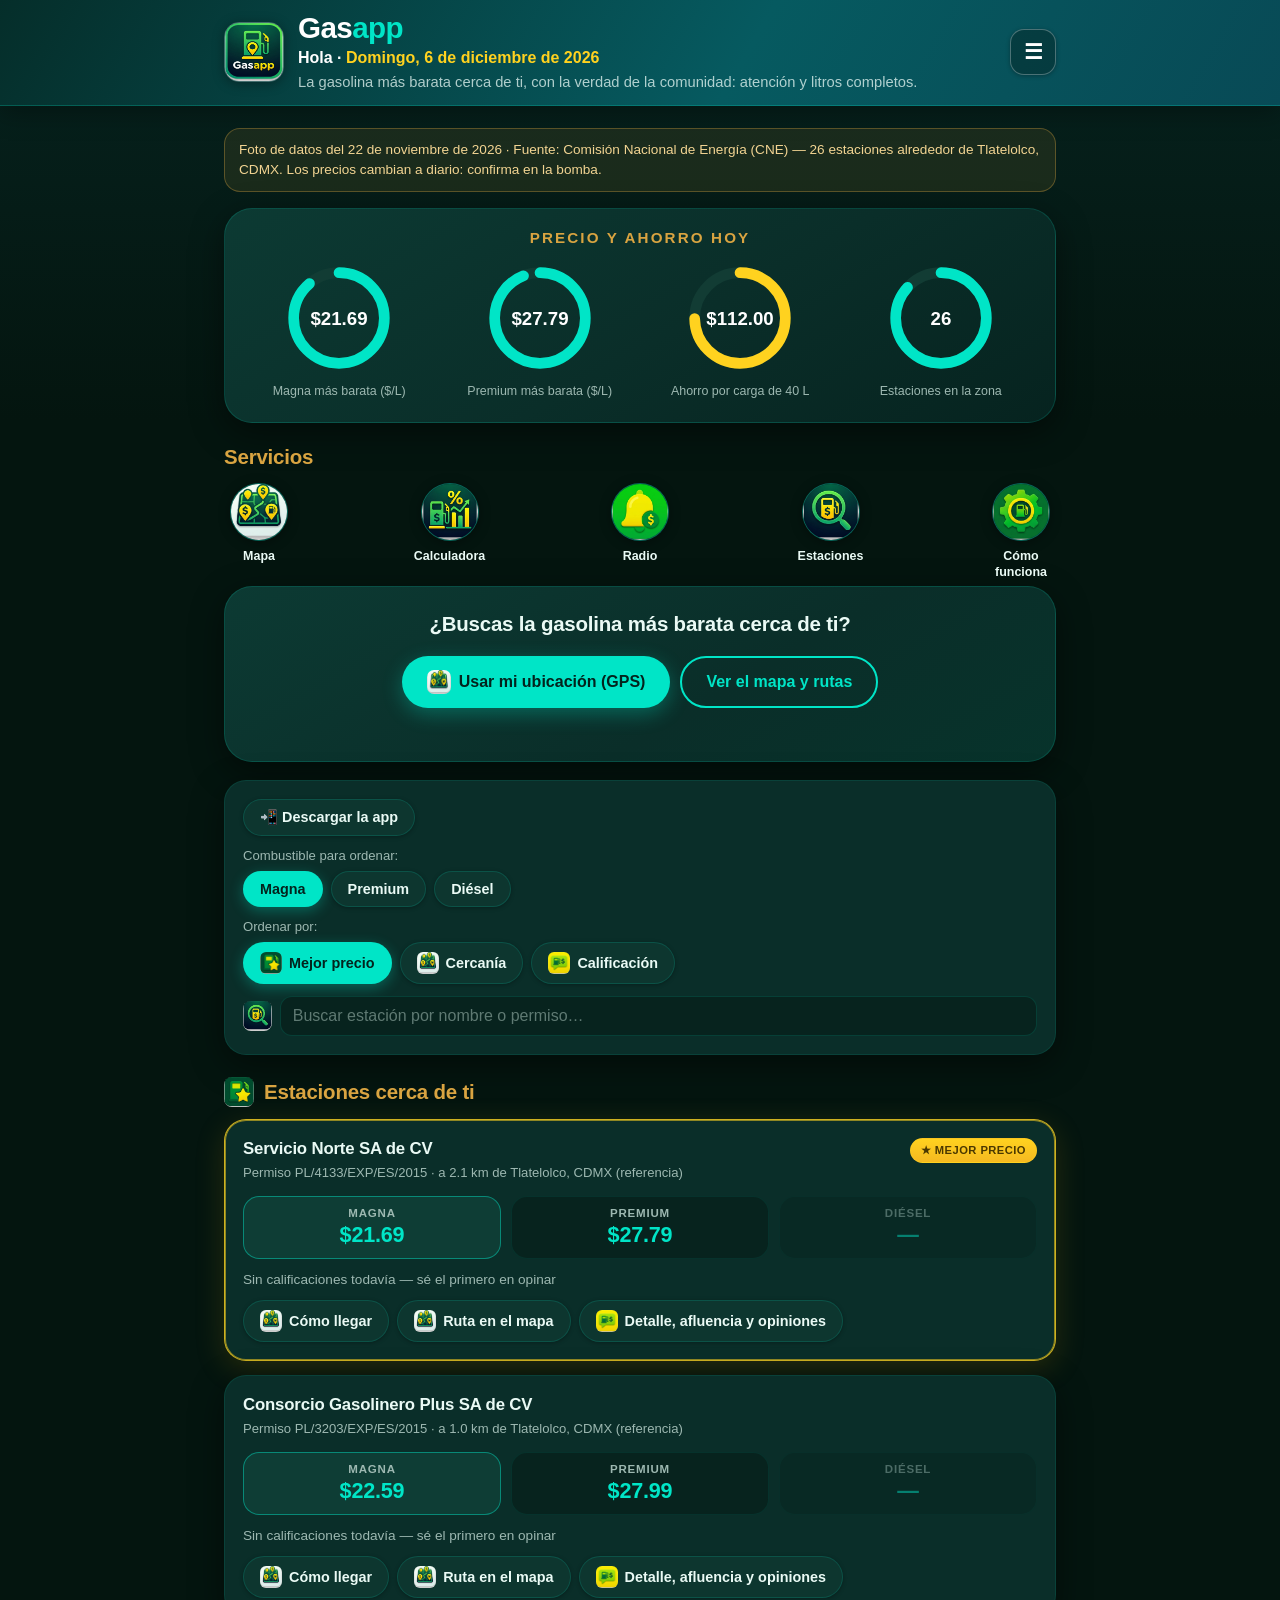
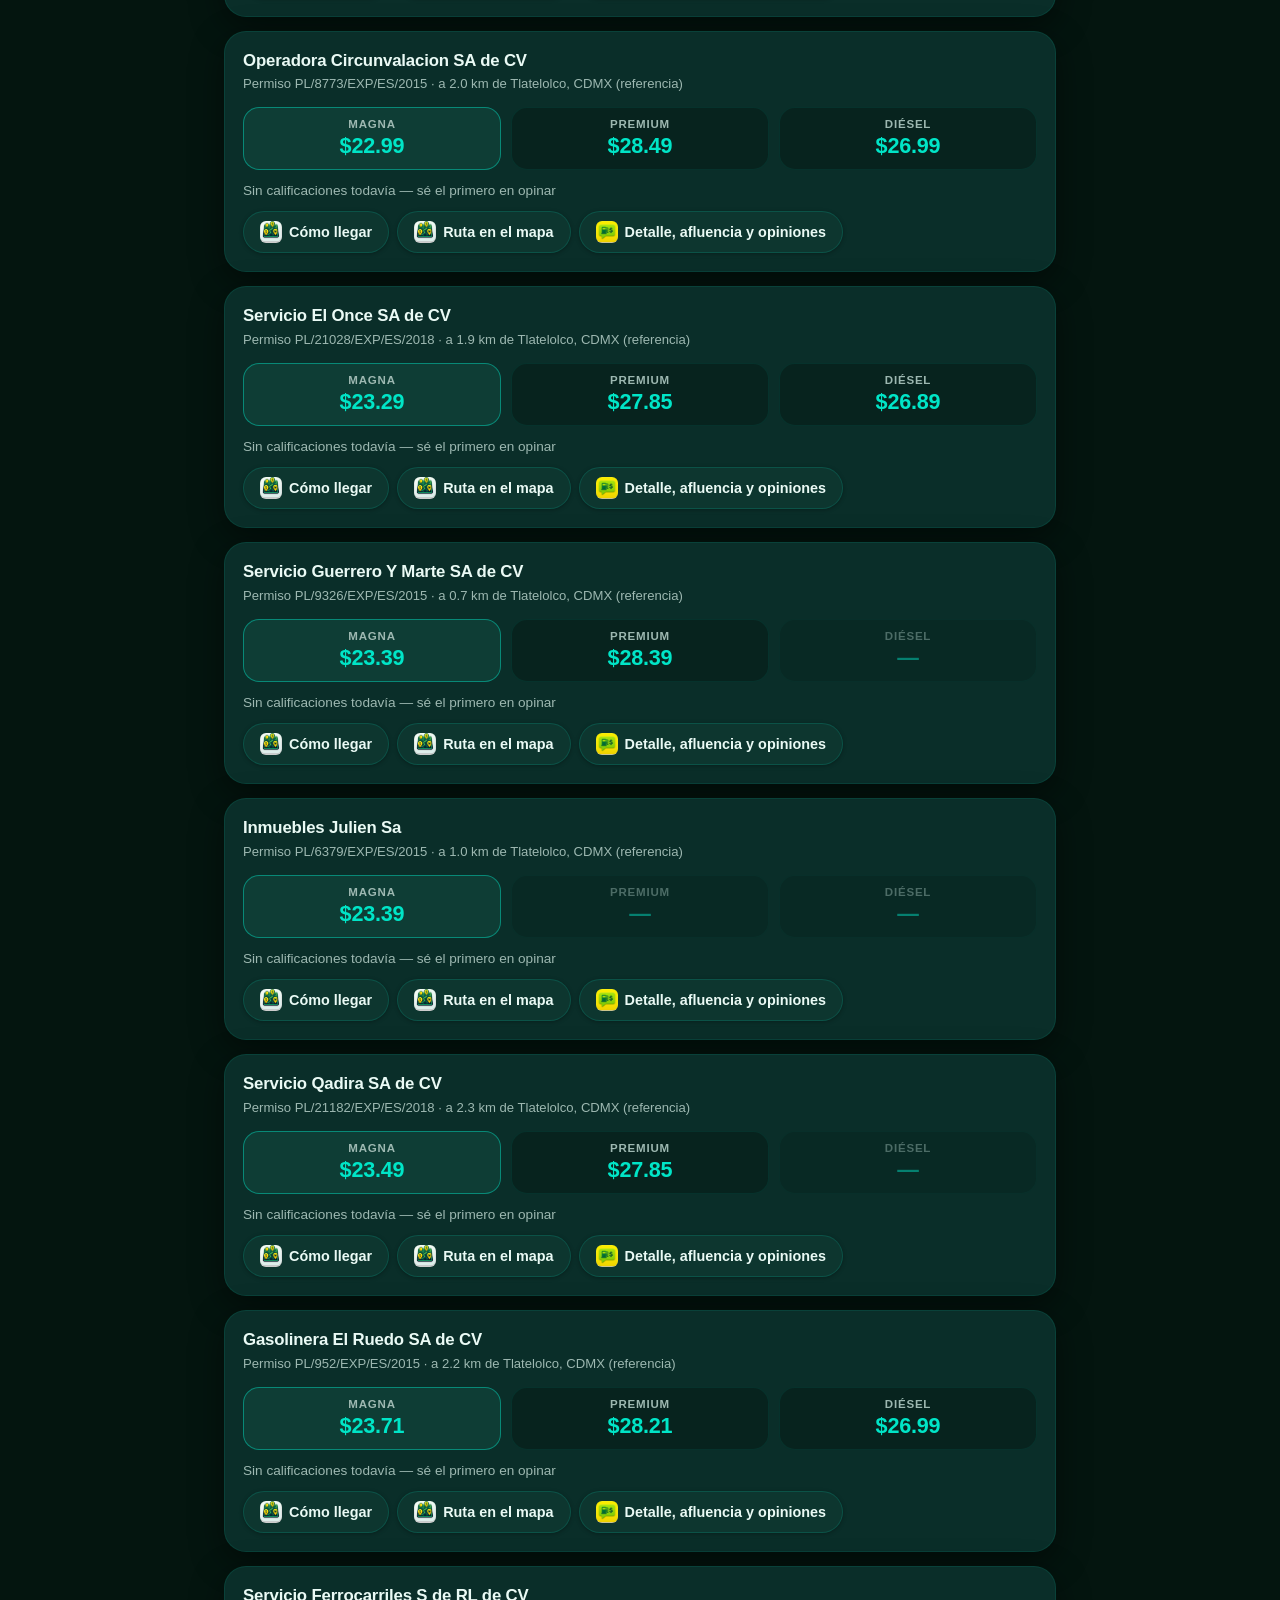
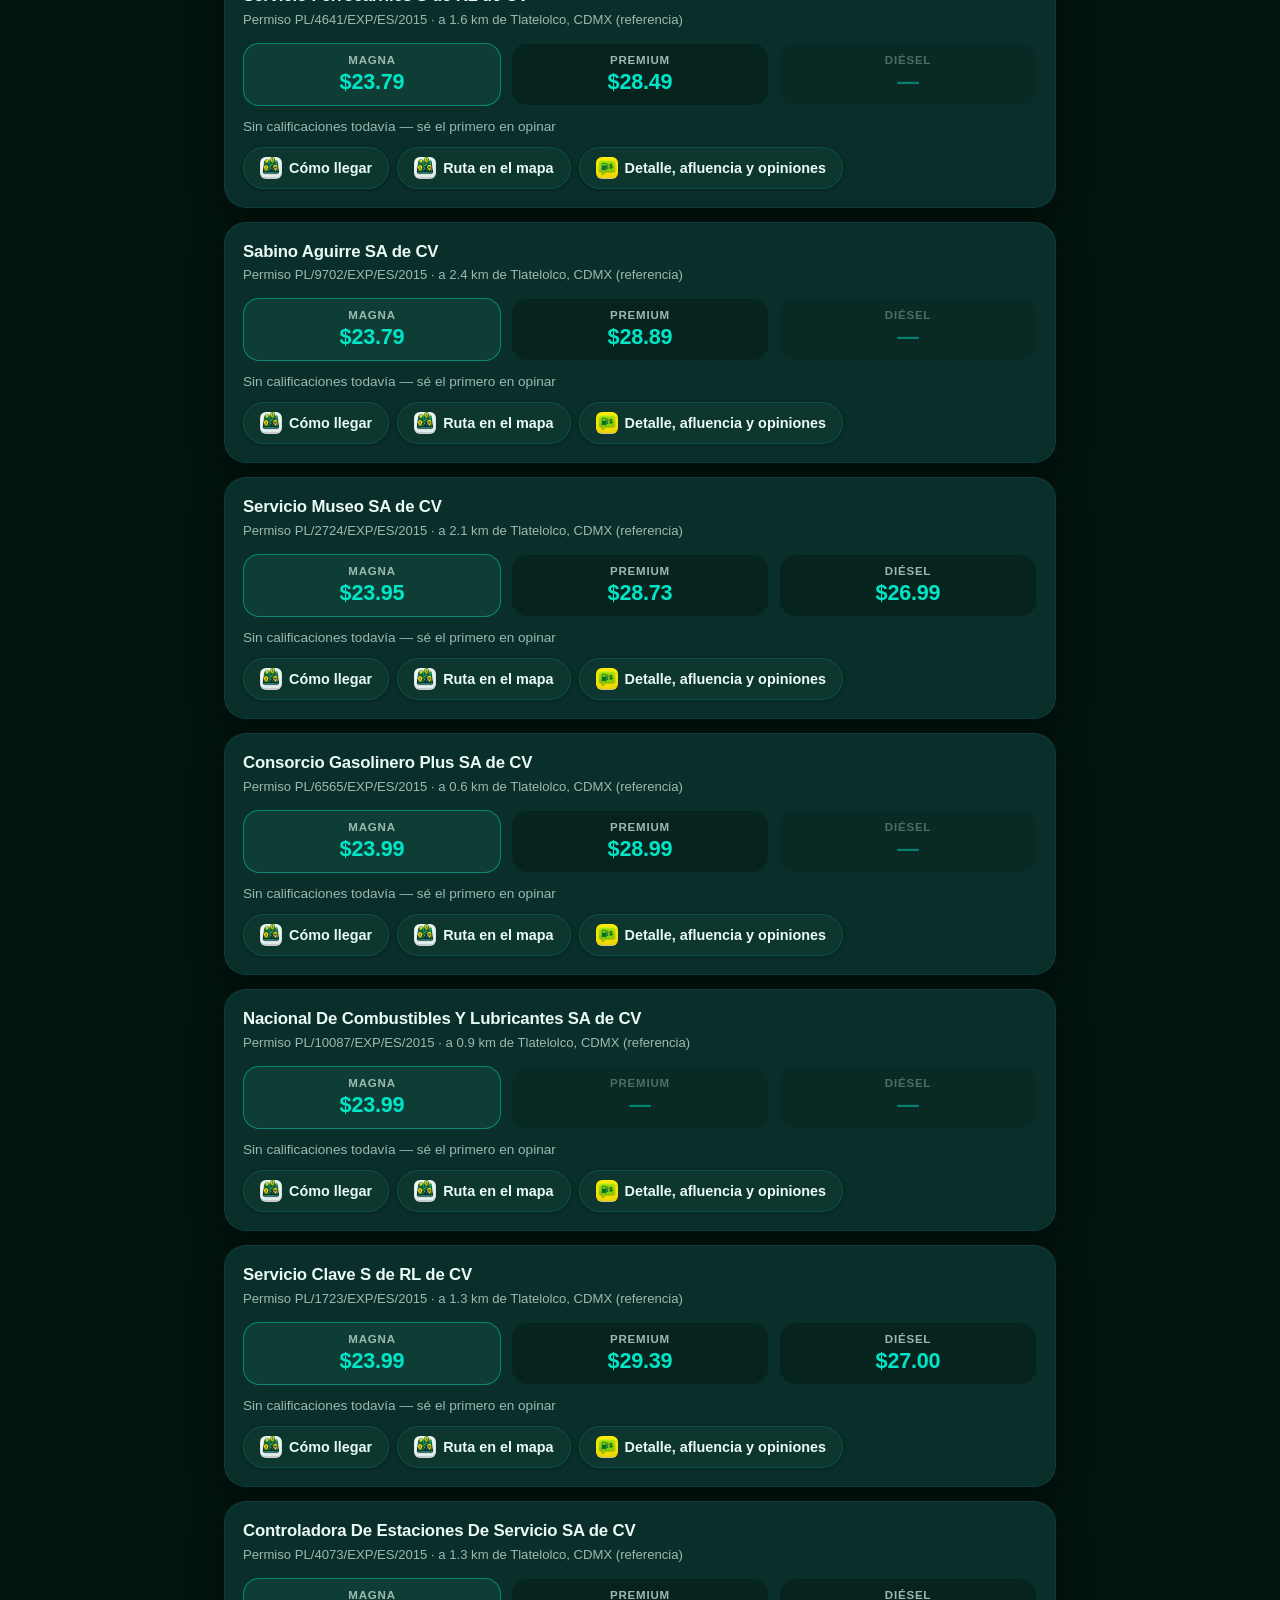
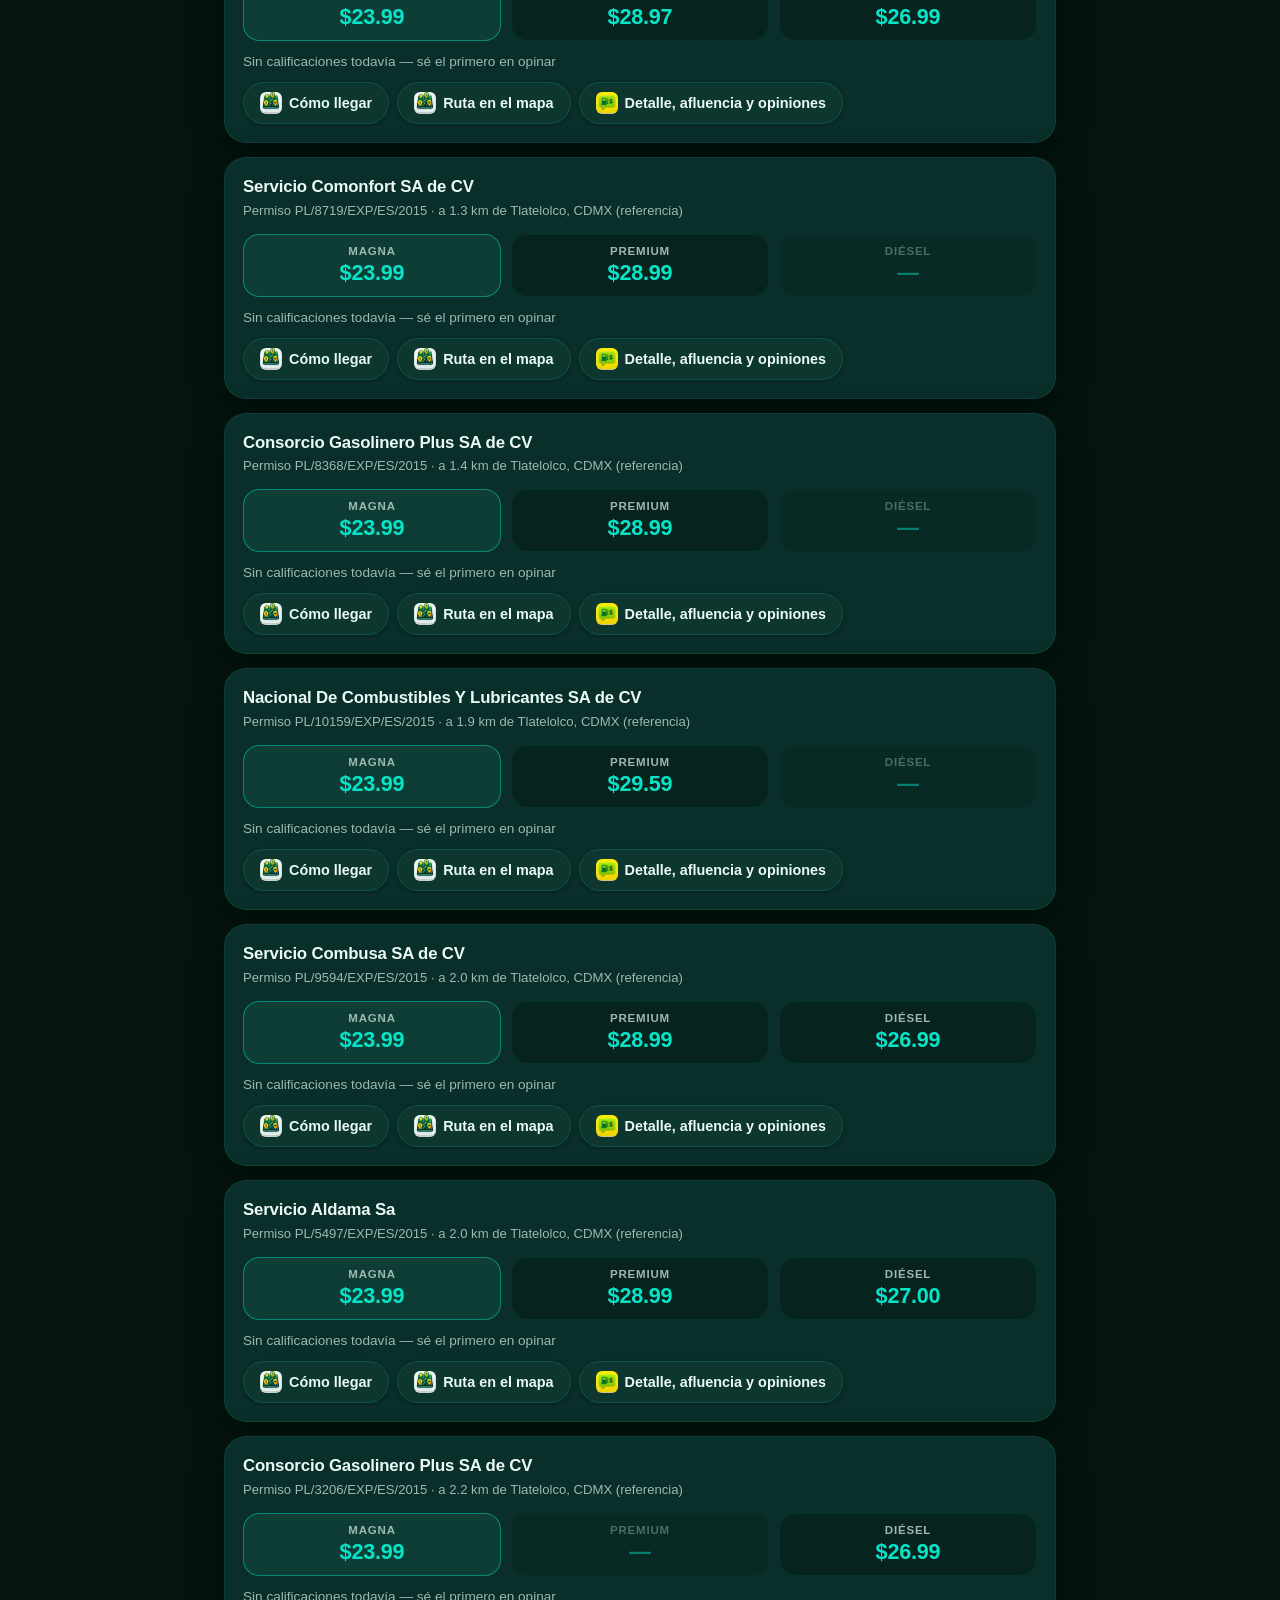
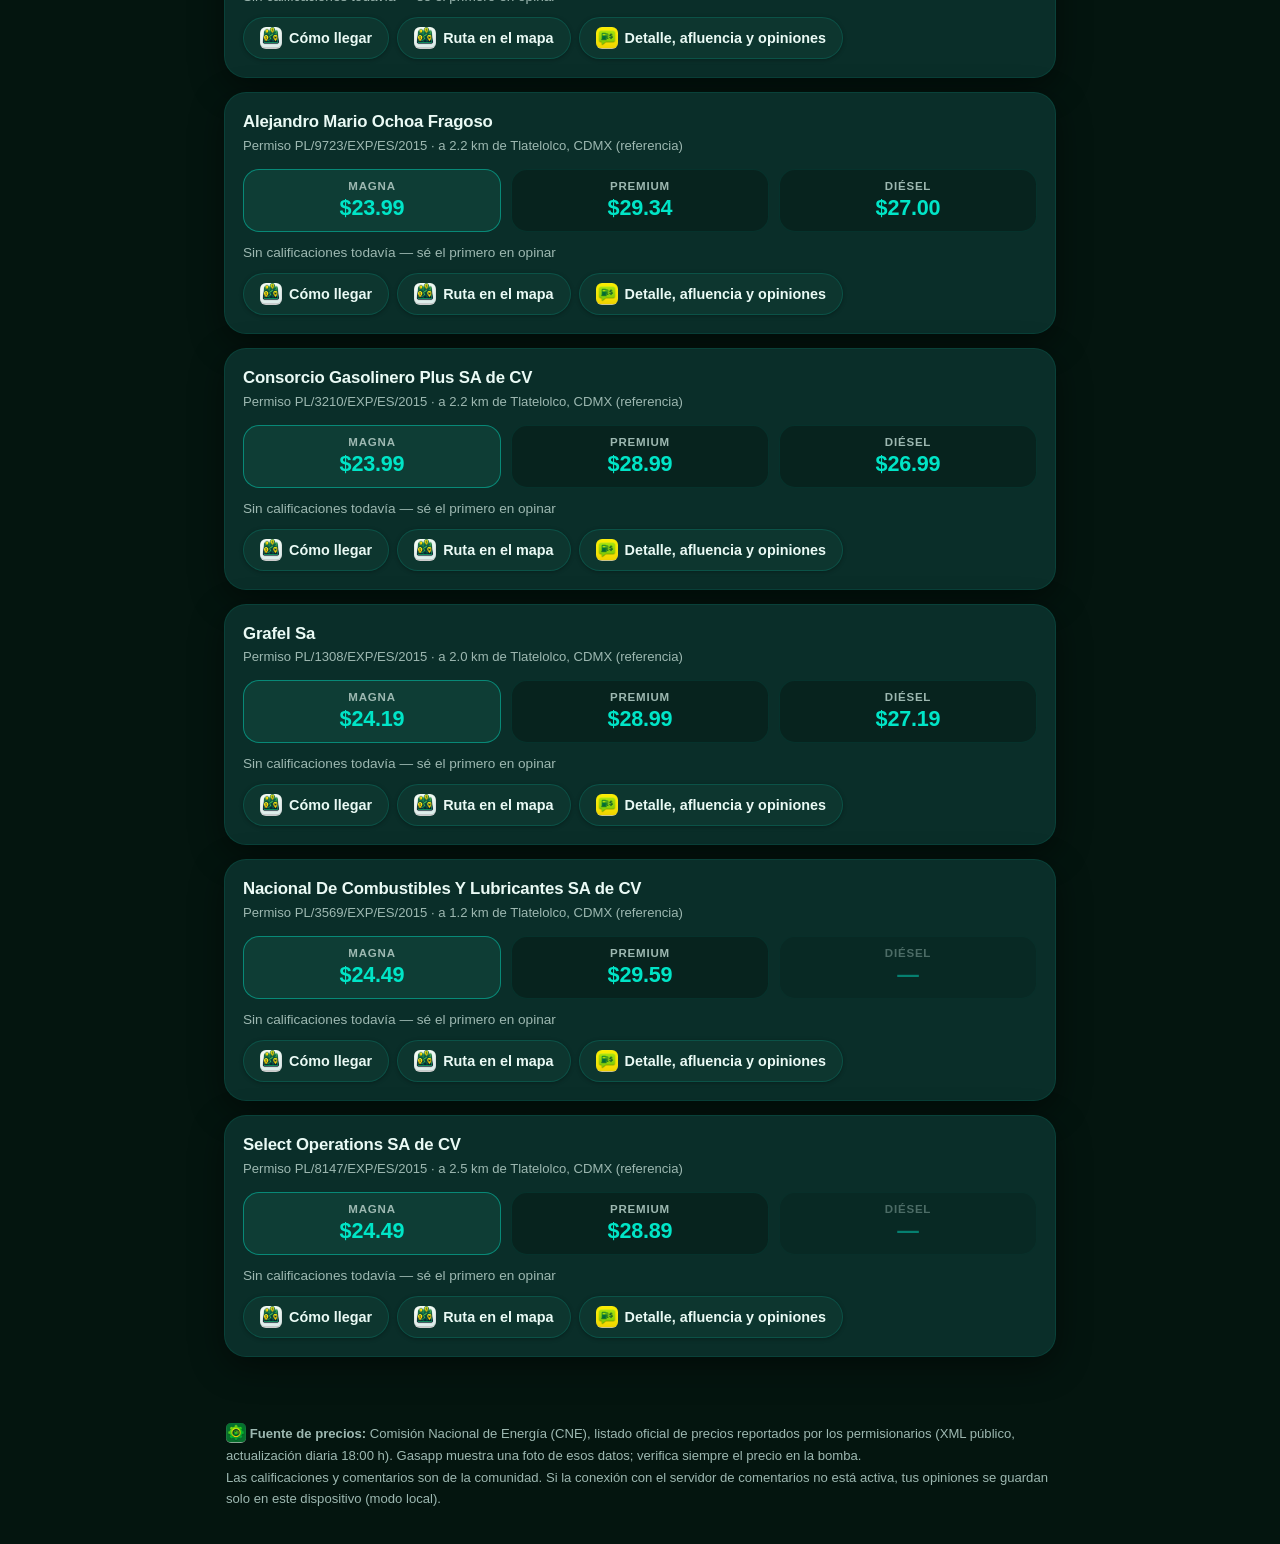
==== commit 01db2171: "Add files via upload" ====
--- a/index.html
+++ b/index.html
@@ -8,7 +8,7 @@
 <link rel="icon" type="image/png" href="assets/logo-gasapp.png">
 <link rel="apple-touch-icon" href="assets/icon-192.png">
 <link rel="manifest" href="manifest.json">
-<meta name="theme-color" content="#f5f5f7">
+<meta name="theme-color" content="#04150f">
 <link rel="stylesheet" href="estilos.css">
 </head>
 <body>
@@ -17,6 +17,7 @@
     <img class="logo" src="assets/logo-gasapp.png" alt="Logo de Gasapp">
     <div>
       <h1><span class="gas">Gas</span><span class="app">app</span></h1>
+      <p class="saludo">Hola · <span class="fecha-hoy"></span></p>
       <p>La gasolina más barata cerca de ti, con la verdad de la comunidad: atención y litros completos.</p>
     </div>
   </a>
@@ -25,6 +26,7 @@
     <a href="index.html"><img src="assets/icono-favoritos.png" alt=""> Inicio</a>
     <a href="mapa.html"><img src="assets/icono-mapa.png" alt=""> Mapa</a>
     <a href="calculadora.html"><img src="assets/icono-estadisticas.png" alt=""> Calculadora</a>
+    <a href="radio.html"><img src="assets/icono-alertas.png" alt=""> Radio</a>
     <a href="acerca.html"><img src="assets/icono-comunidad.png" alt=""> Cómo funciona</a>
     <button type="button" class="btn-instalar">📲 Descargar la app</button>
   </nav>
@@ -32,12 +34,65 @@
 <main>
   <div class="aviso-datos" id="avisoDatos"></div>
 
+  <section class="heroe" aria-label="Precio y ahorro de hoy">
+    <div class="heroe-titulo">Precio y ahorro hoy</div>
+    <div class="medidores">
+      <div class="medidor">
+        <svg viewBox="0 0 84 84" role="img" aria-label="Magna más barata de la zona">
+          <circle class="anillo-fondo" cx="42" cy="42" r="34"></circle>
+          <circle class="anillo-prog" id="ringMagna" cx="42" cy="42" r="34"></circle>
+          <text class="med-num" id="medMagna" x="42" y="47" text-anchor="middle">—</text>
+        </svg>
+        <div class="med-etiqueta">Magna más barata ($/L)</div>
+      </div>
+      <div class="medidor">
+        <svg viewBox="0 0 84 84" role="img" aria-label="Premium más barata de la zona">
+          <circle class="anillo-fondo" cx="42" cy="42" r="34"></circle>
+          <circle class="anillo-prog" id="ringPremium" cx="42" cy="42" r="34"></circle>
+          <text class="med-num" id="medPremium" x="42" y="47" text-anchor="middle">—</text>
+        </svg>
+        <div class="med-etiqueta">Premium más barata ($/L)</div>
+      </div>
+      <div class="medidor">
+        <svg viewBox="0 0 84 84" role="img" aria-label="Ahorro estimado por carga de 40 litros">
+          <circle class="anillo-fondo" cx="42" cy="42" r="34"></circle>
+          <circle class="anillo-prog oro" id="ringAhorro" cx="42" cy="42" r="34"></circle>
+          <text class="med-num" id="medAhorro" x="42" y="47" text-anchor="middle">—</text>
+        </svg>
+        <div class="med-etiqueta">Ahorro por carga de 40 L</div>
+      </div>
+      <div class="medidor">
+        <svg viewBox="0 0 84 84" role="img" aria-label="Estaciones en la zona">
+          <circle class="anillo-fondo" cx="42" cy="42" r="34"></circle>
+          <circle class="anillo-prog" id="ringEstaciones" cx="42" cy="42" r="34"></circle>
+          <text class="med-num" id="medEstaciones" x="42" y="47" text-anchor="middle">—</text>
+        </svg>
+        <div class="med-etiqueta">Estaciones en la zona</div>
+      </div>
+    </div>
+  </section>
+
+  <div class="titulo-seccion">Servicios</div>
+  <section class="servicios" aria-label="Servicios de Gasapp">
+    <a class="servicio" href="mapa.html"><span class="serv-ico"><img src="assets/icono-mapa.png" alt=""></span><span class="serv-etq">Mapa</span></a>
+    <a class="servicio" href="calculadora.html"><span class="serv-ico"><img src="assets/icono-estadisticas.png" alt=""></span><span class="serv-etq">Calculadora</span></a>
+    <a class="servicio" href="radio.html"><span class="serv-ico"><img src="assets/icono-alertas.png" alt=""></span><span class="serv-etq">Radio</span></a>
+    <a class="servicio" href="#lista"><span class="serv-ico"><img src="assets/icono-buscar.png" alt=""></span><span class="serv-etq">Estaciones</span></a>
+    <a class="servicio" href="acerca.html"><span class="serv-ico"><img src="assets/icono-ajustes.png" alt=""></span><span class="serv-etq">Cómo funciona</span></a>
+  </section>
+
+  <section class="tarjeta-accion">
+    <p class="pregunta">¿Buscas la gasolina más barata cerca de ti?</p>
+    <div class="acciones">
+      <button id="btnGps" class="btn-pildora btn-turquesa"><img src="assets/icono-mapa.png" alt=""> Usar mi ubicación (GPS)</button>
+      <a class="btn-pildora btn-contorno" href="mapa.html">Ver el mapa y rutas</a>
+    </div>
+    <span class="gps-msg" id="gpsMsg"></span>
+  </section>
+
   <section class="panel">
     <div class="fila">
-      <button id="btnGps" class="destacado"><img src="assets/icono-mapa.png" alt=""> Usar mi ubicación (GPS)</button>
       <button type="button" class="btn-instalar">📲 Descargar la app</button>
-      <a class="boton" href="mapa.html"><img src="assets/icono-mapa.png" alt=""> Ver el mapa y rutas</a>
-      <span id="gpsMsg" style="font-size:.88rem; color:var(--texto2);"></span>
     </div>
     <div class="fila">
       <span class="etiqueta">Combustible para ordenar:</span>
@@ -76,6 +131,25 @@
 let orden = "precio";
 
 pintarAvisoDatos(document.getElementById("avisoDatos"));
+
+/* ---------- Héroe: medidores con los datos reales de la zona ---------- */
+(function pintarHeroe() {
+  const CIRC = 2 * Math.PI * 34;
+  const conPrecio = f => ESTACIONES.map(e => precioDe(e, f)).filter(p => p !== null);
+  const reg = conPrecio("regular"), pre = conPrecio("premium");
+  const magnaMin = Math.min(...reg), magnaMax = Math.max(...reg);
+  const premMin = Math.min(...pre), premMax = Math.max(...pre);
+  const ahorro40 = (magnaMax - magnaMin) * 40;
+  const poner = (idTxt, idRing, texto, frac) => {
+    document.getElementById(idTxt).textContent = texto;
+    document.getElementById(idRing).style.strokeDashoffset =
+      String(CIRC * (1 - Math.max(0, Math.min(1, frac))));
+  };
+  poner("medMagna", "ringMagna", dinero(magnaMin), magnaMin / magnaMax);
+  poner("medPremium", "ringPremium", dinero(premMin), premMin / premMax);
+  poner("medAhorro", "ringAhorro", dinero(ahorro40), Math.min(ahorro40 / 150, 1));
+  poner("medEstaciones", "ringEstaciones", String(ESTACIONES.length), ESTACIONES.length / 30);
+})();
 
 function listaOrdenada() {
   const q = normalizar($("#buscar").value || "");
--- a/estilos.css
+++ b/estilos.css
@@ -1,46 +1,48 @@
   :root{
-    --fondo:#f5f5f7;
-    --tarjeta:#ffffff; --tarjeta2:#f5f5f7;
-    --verde:#0a6c37; --verde-oscuro:#064a26; --verde-suave:#0a6c37;
-    --tinte-verde:#e9f6ee;
-    --amarillo:#ffd21f; --amarillo2:#c9930a;
-    --texto:#1d1d1f; --texto2:#6e6e73;
-    --borde:rgba(0,0,0,.08);
-    --sombra:0 8px 30px rgba(0,0,0,.05);
-    --sombra-suave:0 2px 12px rgba(0,0,0,.05);
+    --fondo:#04150f;
+    --fondo2:#06231f;
+    --tarjeta:#0a2e29; --tarjeta2:#07231e;
+    --verde:#00e5c7; --verde-oscuro:#5eead4; --verde-suave:#0a2e29;
+    --tinte-verde:#0e3d35;
+    --amarillo:#ffd21f; --amarillo2:#d9a441;
+    --texto:#eafaf5; --texto2:#9db8b1;
+    --borde:rgba(0,229,199,.16);
+    --sombra:0 10px 34px rgba(0,0,0,.45);
+    --sombra-suave:0 2px 12px rgba(0,0,0,.35);
   }
   *{box-sizing:border-box; margin:0; padding:0;}
   body{
     font-family:-apple-system,BlinkMacSystemFont,"SF Pro Display","SF Pro Text",Inter,"Segoe UI",Roboto,Helvetica,Arial,sans-serif;
     color:var(--texto);
-    background:var(--fondo);
+    background:linear-gradient(180deg, var(--fondo2) 0, var(--fondo) 420px) fixed, var(--fondo);
     min-height:100vh;
     -webkit-font-smoothing:antialiased;
     text-rendering:optimizeLegibility;
   }
-  ::selection{background:rgba(10,108,55,.18);}
+  ::selection{background:rgba(0,229,199,.28);}
   a{text-decoration:none; color:inherit;}
   header{
     position:sticky; top:0; z-index:40;
     display:flex; gap:14px; align-items:center;
     width:100%;
     padding:12px max(16px, calc((100% - 860px) / 2 + 14px));
-    background:rgba(245,245,247,.78);
-    -webkit-backdrop-filter:saturate(180%) blur(20px);
-    backdrop-filter:saturate(180%) blur(20px);
-    border-bottom:1px solid rgba(0,0,0,.06);
-  }
-  header img.logo{width:60px; height:60px; border-radius:15px; box-shadow:var(--sombra-suave); border:1px solid rgba(0,0,0,.05);}
+    background:linear-gradient(120deg, #052e2a 0%, #065a60 58%, #084a56 100%);
+    border-bottom:1px solid rgba(0,229,199,.25);
+    box-shadow:0 6px 24px rgba(0,0,0,.35);
+  }
+  header img.logo{width:60px; height:60px; border-radius:15px; box-shadow:var(--sombra-suave); border:1px solid rgba(255,255,255,.25);}
   header h1{font-size:1.85rem; font-weight:700; letter-spacing:-.02em; line-height:1.1;}
-  header h1 .gas{color:var(--texto);} header h1 .app{color:var(--verde);}
-  header p{color:var(--texto2); font-size:.92rem; margin-top:3px; line-height:1.4;}
+  header h1 .gas{color:#ffffff;} header h1 .app{color:var(--verde);}
+  header p{color:rgba(234,250,245,.75); font-size:.92rem; margin-top:3px; line-height:1.4;}
+  header p.saludo{color:#ffffff; font-size:1rem; font-weight:600; margin-top:2px;}
+  header p.saludo .fecha-hoy{color:var(--amarillo); font-weight:600;}
   main{max-width:860px; margin:0 auto; padding:22px 14px 48px;}
   .aviso-datos{
-    background:#fffbe8; border:1px solid rgba(201,147,10,.22);
-    color:#6b5b00; border-radius:16px; padding:11px 14px; font-size:.85rem; line-height:1.5; margin-bottom:16px;
+    background:rgba(217,164,65,.10); border:1px solid rgba(217,164,65,.35);
+    color:#f2d492; border-radius:16px; padding:11px 14px; font-size:.85rem; line-height:1.5; margin-bottom:16px;
   }
   .panel{
-    background:var(--tarjeta); border:1px solid rgba(0,0,0,.04);
+    background:var(--tarjeta); border:1px solid rgba(0,229,199,.10);
     border-radius:22px; padding:18px; margin-bottom:16px;
     box-shadow:var(--sombra);
   }
@@ -49,25 +51,26 @@
   .etiqueta{font-size:.82rem; color:var(--texto2); width:100%; font-weight:500;}
   button{
     font:inherit; cursor:pointer; border-radius:999px; border:1px solid var(--borde);
-    background:#fff; color:var(--texto); padding:9px 16px;
+    background:#0d362f; color:var(--texto); padding:9px 16px;
     display:inline-flex; align-items:center; gap:7px; font-size:.9rem; font-weight:600;
-    box-shadow:0 1px 4px rgba(0,0,0,.04);
+    box-shadow:0 1px 4px rgba(0,0,0,.3);
     transition:background .18s ease, box-shadow .18s ease, transform .18s ease;
   }
-  button:hover{box-shadow:0 4px 14px rgba(0,0,0,.08);}
+  button:hover{box-shadow:0 4px 14px rgba(0,0,0,.45);}
   button:active{transform:scale(.98);}
   button img{width:22px; height:22px; border-radius:6px;}
-  button.activo{background:var(--verde); color:#fff; border-color:transparent; font-weight:700; box-shadow:0 4px 14px rgba(10,108,55,.28);}
-  button.destacado{background:var(--verde); color:#fff; border-color:transparent; font-weight:700; box-shadow:0 4px 14px rgba(10,108,55,.28);}
+  button.activo{background:var(--verde); color:#03231d; border-color:transparent; font-weight:700; box-shadow:0 4px 14px rgba(0,229,199,.30);}
+  button.destacado{background:var(--verde); color:#03231d; border-color:transparent; font-weight:700; box-shadow:0 4px 14px rgba(0,229,199,.30);}
   button:disabled{opacity:.55; cursor:default;}
   input[type="search"], input[type="number"], input[type="text"], textarea{
     font:inherit; color:var(--texto); background:var(--tarjeta2);
-    border:1px solid rgba(0,0,0,.06); border-radius:12px; padding:10px 12px; width:100%;
+    border:1px solid rgba(0,229,199,.14); border-radius:12px; padding:10px 12px; width:100%;
     transition:border-color .18s ease, box-shadow .18s ease, background .18s ease;
   }
   textarea{resize:vertical; min-height:64px;}
-  input::placeholder, textarea::placeholder{color:#aeaeb2;}
-  input:focus, textarea:focus{outline:none; background:#fff; border-color:rgba(10,108,55,.45); box-shadow:0 0 0 4px rgba(10,108,55,.12);}
+  input::placeholder, textarea::placeholder{color:#5f7a73;}
+  input:focus, textarea:focus{outline:none; background:#0a2e29; border-color:rgba(0,229,199,.5); box-shadow:0 0 0 4px rgba(0,229,199,.15);}
+  input[type="range"]{accent-color:var(--verde); cursor:pointer;}
   .buscador{display:flex; gap:8px; align-items:center; flex:1; min-width:200px;}
   .buscador img{width:30px; height:30px; border-radius:8px;}
   .calc-grid{display:flex; flex-wrap:wrap; gap:10px;}
@@ -75,71 +78,71 @@
   .calc-grid input{margin-top:5px;}
   .calc-res{margin-top:13px; font-size:.95rem; line-height:1.6; color:var(--texto);}
   .calc-res strong{color:var(--verde);}
-  .titulo-seccion{display:flex; align-items:center; gap:10px; font-size:1.28rem; font-weight:700; letter-spacing:-.01em; margin:22px 0 12px;}
+  .titulo-seccion{display:flex; align-items:center; gap:10px; font-size:1.28rem; font-weight:700; letter-spacing:-.01em; margin:22px 0 12px; color:var(--amarillo2);}
   .titulo-seccion img{width:30px; height:30px; border-radius:8px;}
   .tarjeta-est{
-    background:var(--tarjeta); border:1px solid rgba(0,0,0,.04); border-radius:22px;
+    background:var(--tarjeta); border:1px solid rgba(0,229,199,.10); border-radius:22px;
     padding:18px; margin-bottom:14px;
     box-shadow:var(--sombra);
   }
-  .tarjeta-est.mejor{border-color:rgba(255,210,31,.75); box-shadow:0 0 0 1px rgba(255,210,31,.65) inset, 0 8px 30px rgba(201,147,10,.10);}
+  .tarjeta-est.mejor{border-color:rgba(255,210,31,.8); box-shadow:0 0 0 1px rgba(255,210,31,.55) inset, 0 8px 30px rgba(201,147,10,.18);}
   .est-top{display:flex; justify-content:space-between; gap:10px; align-items:flex-start;}
   .est-nombre{font-weight:600; font-size:1.05rem; letter-spacing:-.01em; line-height:1.3;}
   .est-meta{color:var(--texto2); font-size:.82rem; margin-top:3px; line-height:1.45;}
   .insignia{
-    background:#fff1a8; color:#5c4a00; font-weight:700; font-size:.7rem; letter-spacing:.04em;
-    padding:5px 10px; border-radius:999px; white-space:nowrap; border:1px solid rgba(201,147,10,.25);
+    background:linear-gradient(180deg, #ffd21f, #f5b921); color:#4a3800; font-weight:700; font-size:.7rem; letter-spacing:.04em;
+    padding:5px 10px; border-radius:999px; white-space:nowrap; border:1px solid rgba(255,210,31,.5);
   }
   .precios{display:flex; gap:10px; margin-top:14px; flex-wrap:wrap;}
   .precio{
-    flex:1; min-width:96px; background:var(--tarjeta2); border:1px solid rgba(0,0,0,.03);
+    flex:1; min-width:96px; background:var(--tarjeta2); border:1px solid rgba(0,229,199,.08);
     border-radius:16px; padding:10px; text-align:center;
   }
   .precio .tipo{font-size:.72rem; font-weight:600; color:var(--texto2); text-transform:uppercase; letter-spacing:.07em;}
-  .precio .valor{font-size:1.35rem; font-weight:700; letter-spacing:-.01em; margin-top:3px; color:var(--texto);}
-  .precio.sel{border-color:rgba(10,108,55,.35); background:var(--tinte-verde);}
+  .precio .valor{font-size:1.35rem; font-weight:700; letter-spacing:-.01em; margin-top:3px; color:var(--verde);}
+  .precio.sel{border-color:rgba(0,229,199,.45); background:var(--tinte-verde);}
   .precio.sel .valor{color:var(--verde);}
   .precio.sin{opacity:.45;}
   .est-acciones{display:flex; flex-wrap:wrap; gap:8px; margin-top:13px; align-items:center;}
-  .calif{font-size:.88rem; font-weight:600; color:var(--amarillo2);}
+  .calif{font-size:.88rem; font-weight:600; color:#f5b921;}
   .calif small{color:var(--texto2); font-weight:400;}
   .sin-calif{font-size:.85rem; color:var(--texto2);}
   /* Modal de detalle */
   #velo{
-    position:fixed; inset:0; background:rgba(29,29,31,.42); z-index:50;
+    position:fixed; inset:0; background:rgba(0,0,0,.62); z-index:50;
     -webkit-backdrop-filter:blur(6px); backdrop-filter:blur(6px);
     display:none; overflow-y:auto; padding:22px 10px;
   }
   #velo.abierto{display:block;}
   .detalle{
-    background:#fff; border:1px solid rgba(0,0,0,.04); border-radius:24px;
-    max-width:640px; margin:0 auto; padding:24px;
-    box-shadow:0 24px 70px rgba(0,0,0,.25);
+    background:var(--tarjeta); border:1px solid rgba(0,229,199,.14); border-radius:24px;
+    max-width:640px; margin:0 auto; padding:24px; color:var(--texto);
+    box-shadow:0 24px 70px rgba(0,0,0,.55);
   }
   .detalle h2{font-size:1.45rem; font-weight:700; letter-spacing:-.01em; line-height:1.25;}
   .cerrar{float:right;}
   .afluencia{display:flex; align-items:flex-end; gap:3px; height:90px; margin:10px 0 4px;}
   .afluencia .barra{
-    flex:1; background:#1fa055; border-radius:5px 5px 0 0; min-height:4px; position:relative;
+    flex:1; background:#0bbf8f; border-radius:5px 5px 0 0; min-height:4px; position:relative;
   }
   .afluencia .barra.pico{background:var(--amarillo);}
-  .afluencia .barra.ahora{outline:2px solid var(--verde-oscuro); outline-offset:1px;}
+  .afluencia .barra.ahora{outline:2px solid var(--amarillo); outline-offset:1px;}
   .horas{display:flex; justify-content:space-between; font-size:.68rem; color:var(--texto2);}
-  .comentario{border-top:1px solid rgba(0,0,0,.06); padding:12px 0;}
+  .comentario{border-top:1px solid rgba(0,229,199,.10); padding:12px 0;}
   .comentario .quien{font-weight:600; font-size:.9rem;}
   .comentario .cuando{color:var(--texto2); font-size:.78rem; font-weight:400;}
   .comentario p{font-size:.92rem; margin-top:3px; line-height:1.5;}
   .estrellas{display:inline-flex; gap:2px;}
   .estrellas button{
-    background:none; border:none; box-shadow:none; padding:2px; font-size:1.45rem; color:#d1d1d6; line-height:1;
+    background:none; border:none; box-shadow:none; padding:2px; font-size:1.45rem; color:#27544b; line-height:1;
   }
   .estrellas button:hover{box-shadow:none; transform:none;}
   .estrellas button.on{color:#ffb340;}
   .campo{margin-top:13px;}
   .campo label{display:block; font-size:.86rem; color:var(--texto2); font-weight:500; margin-bottom:5px;}
   .aviso{border-radius:12px; padding:10px 12px; font-size:.88rem; margin-top:12px; display:none; line-height:1.45;}
-  .aviso.error{display:block; background:#fff2f2; border:1px solid #f0c6c6; color:#a4262c;}
-  .aviso.ok{display:block; background:var(--tinte-verde); border:1px solid #bfe3cd; color:#0a5c2e;}
+  .aviso.error{display:block; background:rgba(164,38,44,.16); border:1px solid rgba(240,150,150,.35); color:#ffb4b8;}
+  .aviso.ok{display:block; background:rgba(0,229,199,.10); border:1px solid rgba(0,229,199,.35); color:#7ef0dd;}
   footer{max-width:860px; margin:0 auto; padding:4px 16px 34px; color:var(--texto2); font-size:.82rem; line-height:1.65;}
   footer img{width:20px; height:20px; border-radius:5px; vertical-align:-5px;}
   @media (max-width:520px){
@@ -159,12 +162,13 @@
   .btn-menu{
     flex:none; width:46px; height:46px; padding:0; justify-content:center;
     font-size:1.3rem; line-height:1; border-radius:14px;
+    background:rgba(4,21,15,.35); color:#ffffff; border:1px solid rgba(255,255,255,.28);
   }
   .menu{
     position:absolute; top:calc(100% + 8px);
     right:max(14px, calc((100% - 860px) / 2 + 14px));
-    background:#fff; border:1px solid rgba(0,0,0,.06); border-radius:18px;
-    box-shadow:0 18px 50px rgba(0,0,0,.16);
+    background:#0a2e29; border:1px solid rgba(0,229,199,.18); border-radius:18px;
+    box-shadow:0 18px 50px rgba(0,0,0,.55);
     padding:8px; min-width:220px; z-index:60;
     display:flex; flex-direction:column; gap:2px;
     opacity:0; visibility:hidden; transform:translateY(-6px);
@@ -172,49 +176,56 @@
   }
   .menu.abierto{opacity:1; visibility:visible; transform:translateY(0);}
   .menu a{
-    padding:11px 14px; border-radius:12px; font-weight:600; font-size:.95rem;
+    padding:11px 14px; border-radius:12px; font-weight:600; font-size:.95rem; color:var(--texto);
     display:flex; align-items:center; gap:10px;
   }
   .menu a img{width:24px; height:24px; border-radius:7px;}
-  .menu a:hover{background:var(--tarjeta2);}
-  .menu a.activo{background:var(--tinte-verde); color:var(--verde-oscuro);}
+  .menu a:hover{background:var(--tinte-verde);}
+  .menu a.activo{background:var(--tinte-verde); color:var(--verde);}
   /* Enlaces con apariencia de botón */
   a.boton{
     font:inherit; cursor:pointer; border-radius:999px; border:1px solid var(--borde);
-    background:#fff; color:var(--texto); padding:9px 16px;
+    background:#0d362f; color:var(--texto); padding:9px 16px;
     display:inline-flex; align-items:center; gap:7px; font-size:.9rem; font-weight:600;
-    box-shadow:0 1px 4px rgba(0,0,0,.04);
+    box-shadow:0 1px 4px rgba(0,0,0,.3);
     transition:background .18s ease, box-shadow .18s ease, transform .18s ease;
   }
-  a.boton:hover{box-shadow:0 4px 14px rgba(0,0,0,.08);}
+  a.boton:hover{box-shadow:0 4px 14px rgba(0,0,0,.45);}
   a.boton:active{transform:scale(.98);}
   a.boton img{width:22px; height:22px; border-radius:6px;}
-  a.boton.destacado{background:var(--verde); color:#fff; border-color:transparent; font-weight:700; box-shadow:0 4px 14px rgba(10,108,55,.28);}
+  a.boton.destacado{background:var(--verde); color:#03231d; border-color:transparent; font-weight:700; box-shadow:0 4px 14px rgba(0,229,199,.30);}
   select{
     font:inherit; color:var(--texto); background:var(--tarjeta2);
-    border:1px solid rgba(0,0,0,.06); border-radius:12px; padding:10px 12px; width:100%;
-  }
-  select:focus{outline:none; background:#fff; border-color:rgba(10,108,55,.45); box-shadow:0 0 0 4px rgba(10,108,55,.12);}
+    border:1px solid rgba(0,229,199,.14); border-radius:12px; padding:10px 12px; width:100%;
+  }
+  select:focus{outline:none; background:#0a2e29; border-color:rgba(0,229,199,.5); box-shadow:0 0 0 4px rgba(0,229,199,.15);}
   /* ===== Mapa (Leaflet) ===== */
   #mapa{
     height:68vh; min-height:380px; border-radius:22px; overflow:hidden;
-    border:1px solid rgba(0,0,0,.05); box-shadow:var(--sombra);
-    position:relative; z-index:0; background:#e8e8e3;
+    border:1px solid rgba(0,229,199,.12); box-shadow:var(--sombra);
+    position:relative; z-index:0; background:#07231e;
   }
   .marcador-precio{
-    background:var(--verde); color:#fff; font-weight:700; font-size:.78rem;
-    border-radius:999px; padding:4px 9px; border:2px solid #fff;
-    box-shadow:0 3px 10px rgba(0,0,0,.3); white-space:nowrap; text-align:center;
-  }
-  .marcador-precio.mejor{background:var(--amarillo); color:#5c4a00;}
+    background:var(--verde); color:#03231d; font-weight:700; font-size:.78rem;
+    border-radius:999px; padding:4px 9px; border:2px solid #eafaf5;
+    box-shadow:0 3px 10px rgba(0,0,0,.4); white-space:nowrap; text-align:center;
+  }
+  .marcador-precio.mejor{background:var(--amarillo); color:#4a3800;}
   .marcador-usuario{
     background:#0071e3; color:#fff; font-size:.75rem; font-weight:700;
     border-radius:999px; padding:4px 9px; border:2px solid #fff;
     box-shadow:0 3px 10px rgba(0,0,0,.3); white-space:nowrap;
   }
+  .leaflet-popup-content-wrapper{background:#0a2e29; color:var(--texto); border-radius:14px; box-shadow:0 14px 40px rgba(0,0,0,.5);}
+  .leaflet-popup-tip{background:#0a2e29;}
   .leaflet-popup-content{font-family:inherit; font-size:.9rem; line-height:1.45;}
   .leaflet-popup-content .pop-nombre{font-weight:700; font-size:.95rem;}
   .leaflet-popup-content .pop-precio{color:var(--verde); font-weight:700;}
+  .leaflet-popup-content a{color:var(--verde);}
+  .leaflet-bar a{background:#0a2e29; color:var(--texto); border-color:rgba(0,229,199,.2);}
+  .leaflet-bar a:hover{background:var(--tinte-verde);}
+  .leaflet-container .leaflet-control-attribution{background:rgba(10,46,41,.85); color:#9db8b1;}
+  .leaflet-container .leaflet-control-attribution a{color:#9db8b1;}
   .ruta-info{font-size:.95rem; line-height:1.6;}
   .ruta-info strong{color:var(--verde);}
   /* ===== Detalle de estación (página) ===== */
@@ -232,17 +243,116 @@
   .menu button{
     font:inherit; text-align:left; background:none; border:none; box-shadow:none;
     padding:11px 14px; border-radius:12px; font-weight:600; font-size:.95rem;
-    display:flex; align-items:center; gap:10px; width:100%; color:var(--verde-oscuro);
+    display:flex; align-items:center; gap:10px; width:100%; color:var(--verde);
   }
   .menu button:hover{background:var(--tinte-verde); box-shadow:none;}
   .menu button:active{transform:none;}
   .hoja-instalar{
     position:fixed; left:14px; right:14px; bottom:14px; z-index:90;
     max-width:560px; margin:0 auto;
-    background:#fff; border:1px solid rgba(0,0,0,.06); border-radius:22px;
-    box-shadow:0 24px 70px rgba(0,0,0,.28);
+    background:#0a2e29; border:1px solid rgba(0,229,199,.18); border-radius:22px;
+    box-shadow:0 24px 70px rgba(0,0,0,.6); color:var(--texto);
     padding:20px; display:none;
   }
   .hoja-instalar.visible{display:block;}
   .hoja-titulo{font-size:1.15rem; font-weight:700; letter-spacing:-.01em; margin-bottom:8px;}
   .hoja-texto{font-size:.93rem; line-height:1.6; color:var(--texto); margin-bottom:14px;}
+
+  /* ===== Inicio estilo App CDMX: héroe con medidores ===== */
+  .heroe{
+    background:linear-gradient(150deg, #0c3a33 0%, #0a2e29 55%, #06231f 100%);
+    border:1px solid rgba(0,229,199,.16); border-radius:28px;
+    padding:20px 18px 22px; margin-bottom:18px;
+    box-shadow:var(--sombra);
+  }
+  .heroe-titulo{
+    text-align:center; color:var(--amarillo2); font-weight:700;
+    font-size:.95rem; letter-spacing:.14em; text-transform:uppercase;
+  }
+  .medidores{display:grid; grid-template-columns:repeat(4, 1fr); gap:8px; margin-top:16px;}
+  .medidor{text-align:center; min-width:0;}
+  .medidor svg{width:100%; max-width:112px; height:auto;}
+  .anillo-fondo{fill:none; stroke:#123c34; stroke-width:8;}
+  .anillo-prog{
+    fill:none; stroke:var(--verde); stroke-width:8; stroke-linecap:round;
+    transform:rotate(-90deg); transform-origin:center;
+    stroke-dasharray:213.63; stroke-dashoffset:213.63;
+    transition:stroke-dashoffset .9s ease;
+  }
+  .anillo-prog.oro{stroke:var(--amarillo);}
+  .med-num{font-size:14px; font-weight:700; fill:#ffffff;}
+  .med-etiqueta{font-size:.78rem; color:var(--texto2); margin-top:5px; line-height:1.35;}
+  @media (max-width:520px){
+    .med-num{font-size:15px;}
+    .med-etiqueta{font-size:.7rem;}
+  }
+  /* ===== Inicio: fila de servicios circulares ===== */
+  .servicios{
+    display:flex; justify-content:space-between; gap:4px; flex-wrap:wrap;
+    margin-bottom:6px; padding:2px 2px 0;
+  }
+  .servicio{display:flex; flex-direction:column; align-items:center; gap:8px; width:66px;}
+  .servicio .serv-ico{
+    width:58px; height:58px; border-radius:50%; overflow:hidden;
+    background:#0a2e29; border:1px solid rgba(0,229,199,.3);
+    display:flex; align-items:center; justify-content:center;
+    box-shadow:var(--sombra-suave);
+    transition:transform .18s ease, border-color .18s ease;
+  }
+  .servicio:hover .serv-ico{transform:translateY(-2px); border-color:rgba(0,229,199,.65);}
+  .servicio .serv-ico img{width:100%; height:100%; object-fit:cover;}
+  .servicio .serv-etq{font-size:.78rem; color:var(--texto); font-weight:600; text-align:center; line-height:1.25;}
+  /* ===== Inicio: tarjeta grande de acción ===== */
+  .tarjeta-accion{
+    background:linear-gradient(150deg, #0c3a33 0%, #0a2e29 60%, #07332b 100%);
+    border:1px solid rgba(0,229,199,.16); border-radius:28px;
+    padding:24px 20px; margin-bottom:18px; text-align:center;
+    box-shadow:var(--sombra);
+  }
+  .tarjeta-accion .pregunta{font-size:1.28rem; font-weight:700; letter-spacing:-.01em; line-height:1.3;}
+  .tarjeta-accion .acciones{display:flex; gap:10px; justify-content:center; flex-wrap:wrap; margin-top:18px;}
+  .btn-pildora{
+    font:inherit; cursor:pointer; border-radius:999px; padding:13px 24px;
+    display:inline-flex; align-items:center; gap:8px; font-size:1rem; font-weight:700;
+    transition:box-shadow .18s ease, transform .18s ease;
+  }
+  .btn-pildora:active{transform:scale(.98);}
+  .btn-pildora img{width:24px; height:24px; border-radius:7px;}
+  button.btn-turquesa, a.btn-turquesa{
+    background:var(--verde); color:#03231d; border:1px solid transparent;
+    box-shadow:0 6px 20px rgba(0,229,199,.30);
+  }
+  a.btn-contorno, button.btn-contorno{
+    background:transparent; color:var(--verde); border:2px solid var(--verde);
+    box-shadow:none;
+  }
+  .tarjeta-accion .gps-msg{display:block; margin-top:12px; font-size:.88rem; color:var(--texto2); min-height:1.2em;}
+  /* ===== Radio en vivo ===== */
+  .tarjeta-radio{display:flex; gap:14px; align-items:center;}
+  .radio-frec{
+    font-size:1.45rem; font-weight:800; color:var(--verde); letter-spacing:-.01em;
+    min-width:88px; text-align:center; line-height:1.1; flex:none;
+  }
+  .radio-frec small{display:block; font-size:.68rem; color:var(--texto2); font-weight:600; letter-spacing:.1em; margin-top:2px;}
+  .radio-info{flex:1; min-width:0;}
+  .radio-nombre{font-weight:600; font-size:1.02rem; line-height:1.3; display:flex; align-items:center; gap:8px; flex-wrap:wrap;}
+  .radio-desc{color:var(--texto2); font-size:.86rem; margin-top:3px; line-height:1.45;}
+  .btn-play{
+    width:56px; height:56px; border-radius:50%; flex:none; padding:0; justify-content:center;
+    background:var(--verde); color:#03231d; border:none; font-size:1.3rem;
+    box-shadow:0 6px 18px rgba(0,229,199,.30);
+  }
+  .tarjeta-est.sonando{border-color:rgba(0,229,199,.55); box-shadow:0 0 0 1px rgba(0,229,199,.4) inset, var(--sombra);}
+  .en-vivo{
+    display:none; align-items:center; gap:5px;
+    background:#e5484d; color:#ffffff; font-weight:700; font-size:.64rem; letter-spacing:.07em;
+    padding:3px 8px; border-radius:999px; white-space:nowrap;
+  }
+  .en-vivo::before{content:""; width:6px; height:6px; border-radius:50%; background:#ffffff; animation:parpadeo 1.2s ease infinite;}
+  .sonando .en-vivo{display:inline-flex;}
+  @keyframes parpadeo{0%,100%{opacity:1;} 50%{opacity:.25;}}
+  .barra-player{display:flex; flex-wrap:wrap; gap:12px; align-items:center;}
+  .barra-player .sonando-txt{flex:1; min-width:180px; font-size:.95rem;}
+  .barra-player .sonando-txt strong{color:var(--verde);}
+  .barra-player label{font-size:.82rem; color:var(--texto2); font-weight:500; display:flex; align-items:center; gap:8px;}
+  .nota-radio{font-size:.85rem; color:var(--texto2); line-height:1.55;}
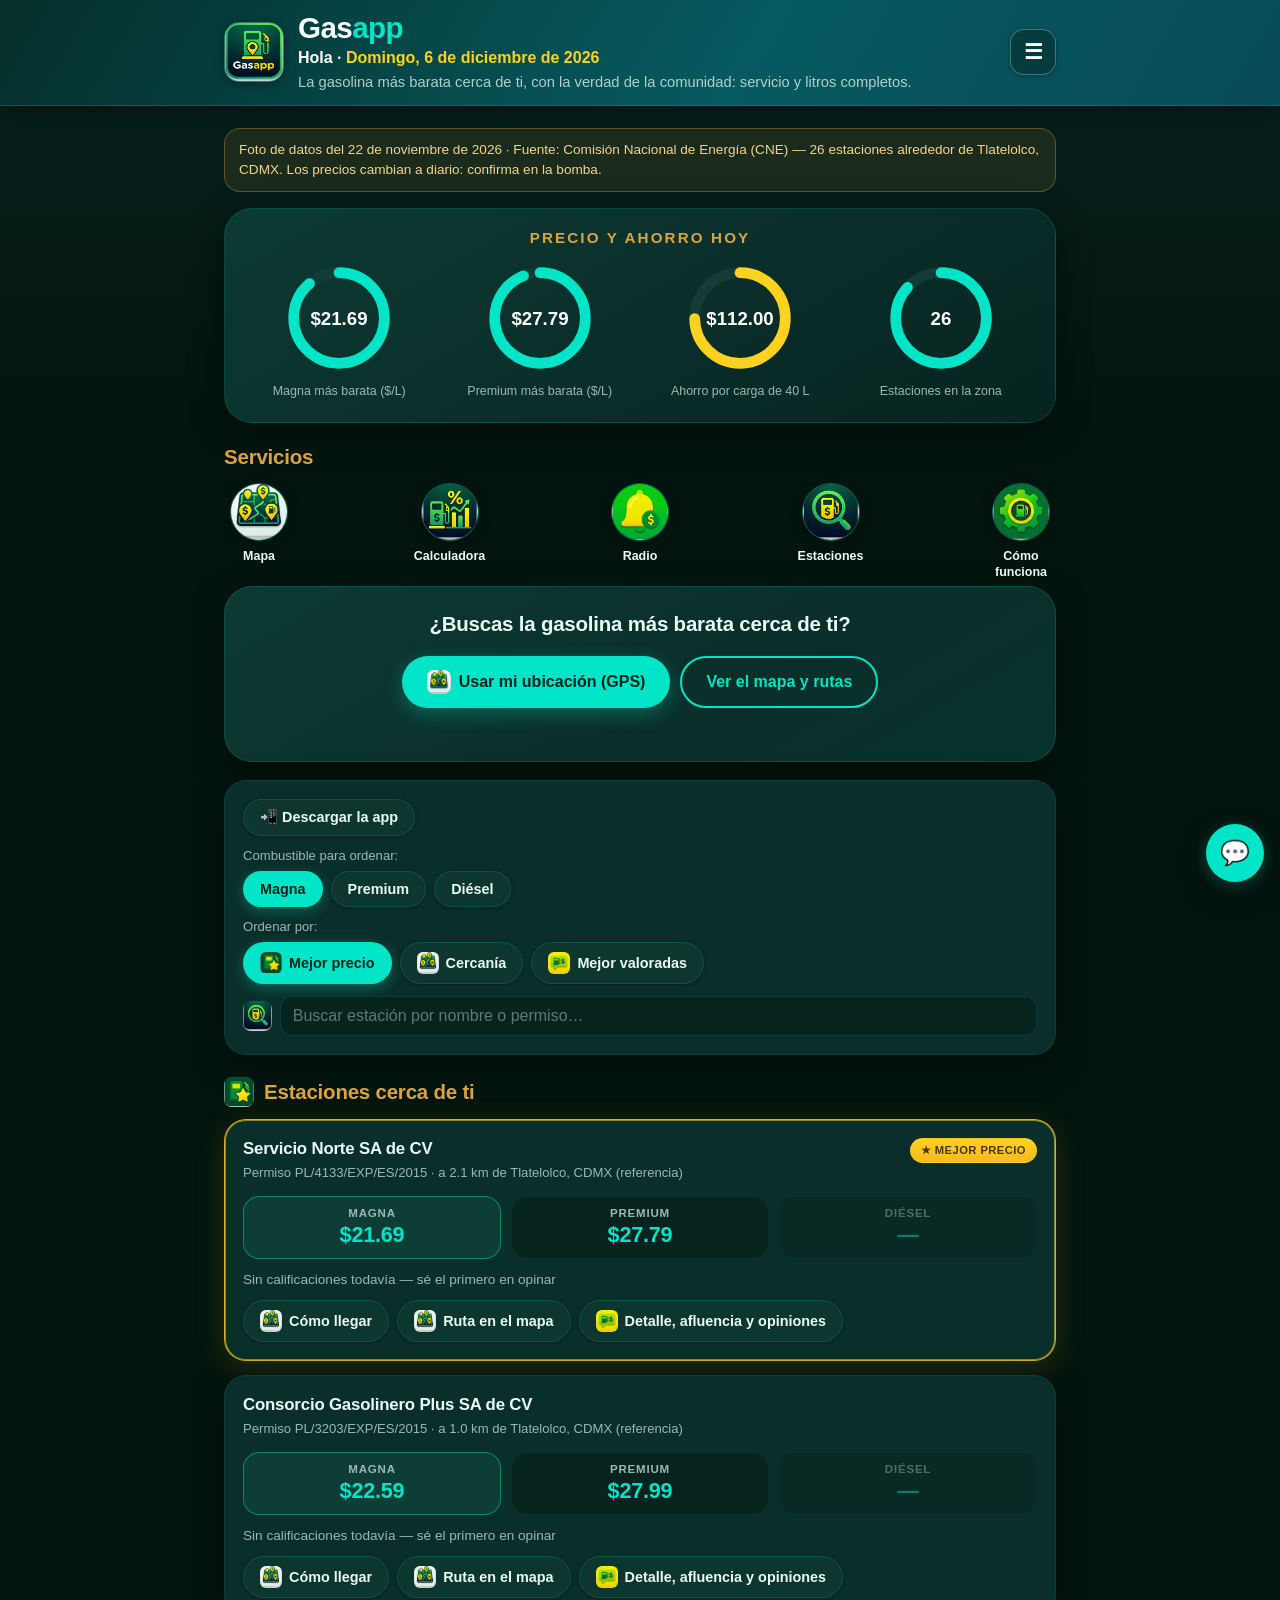
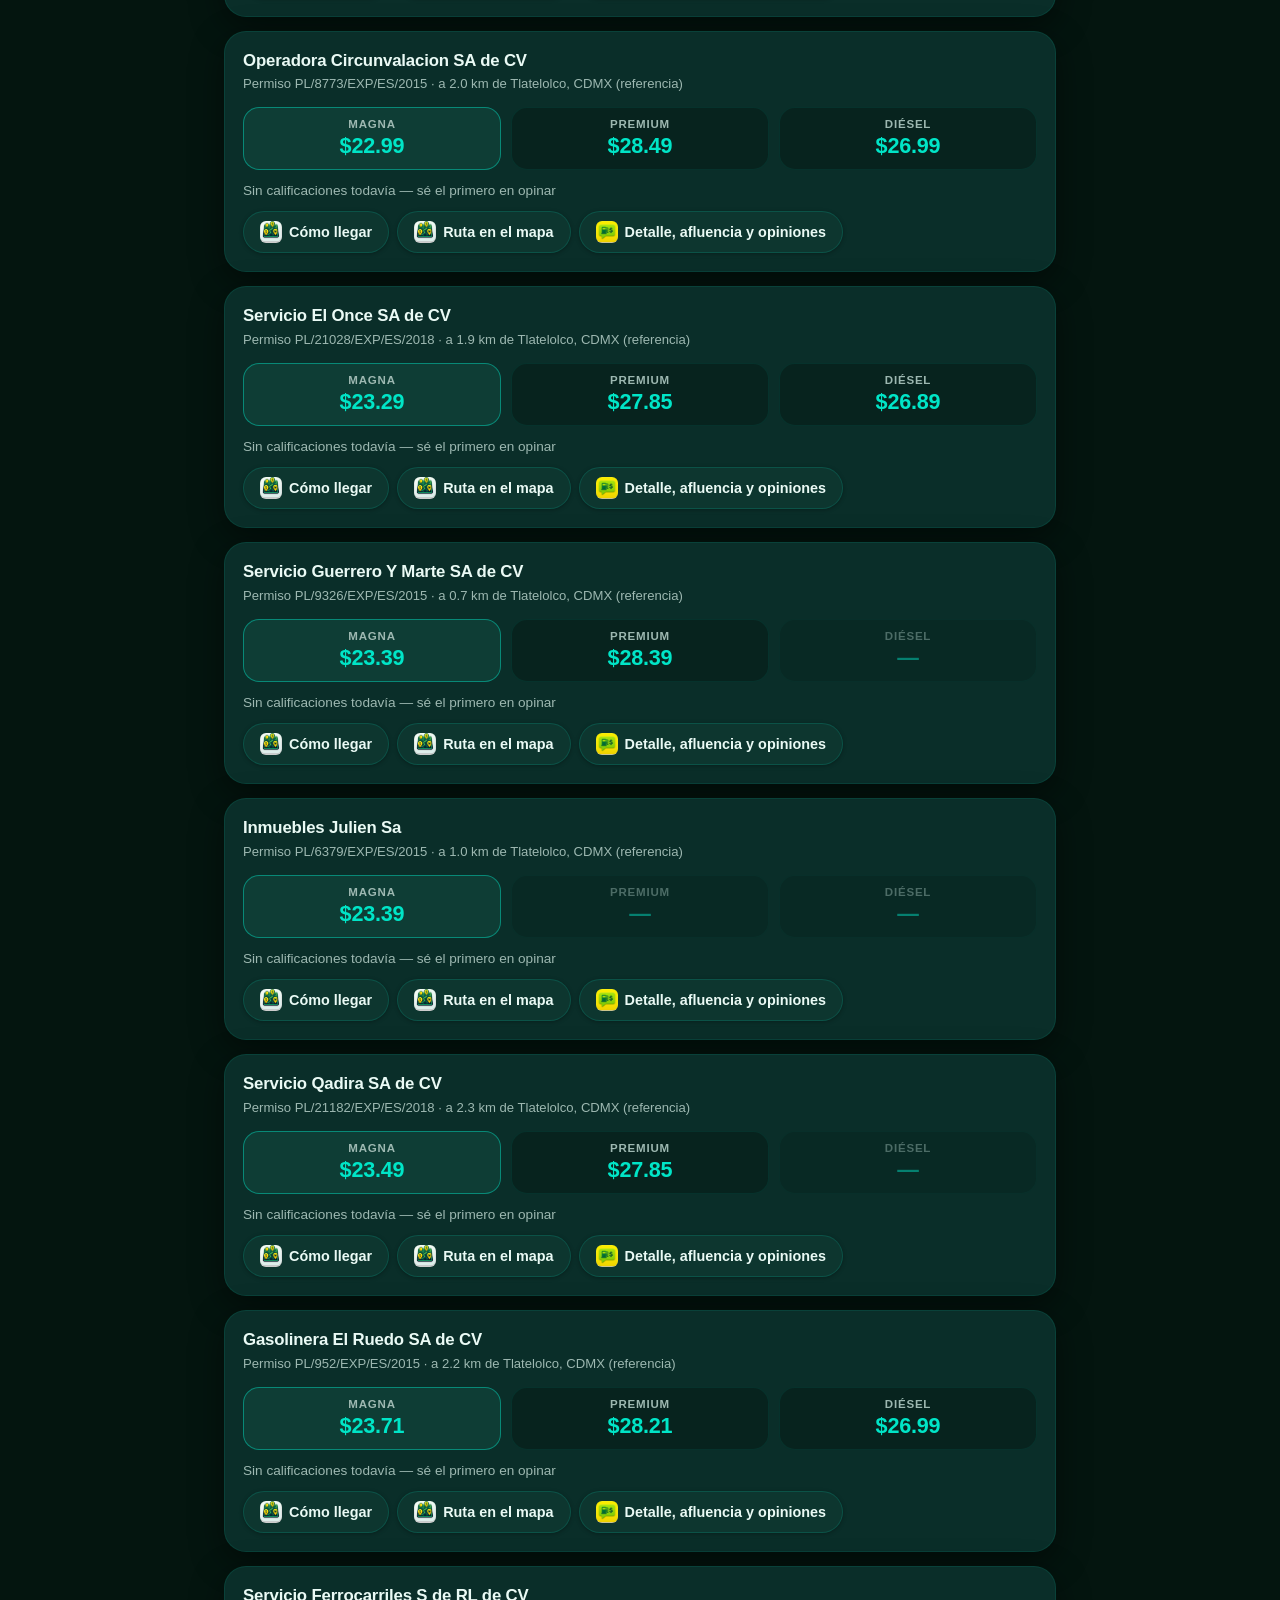
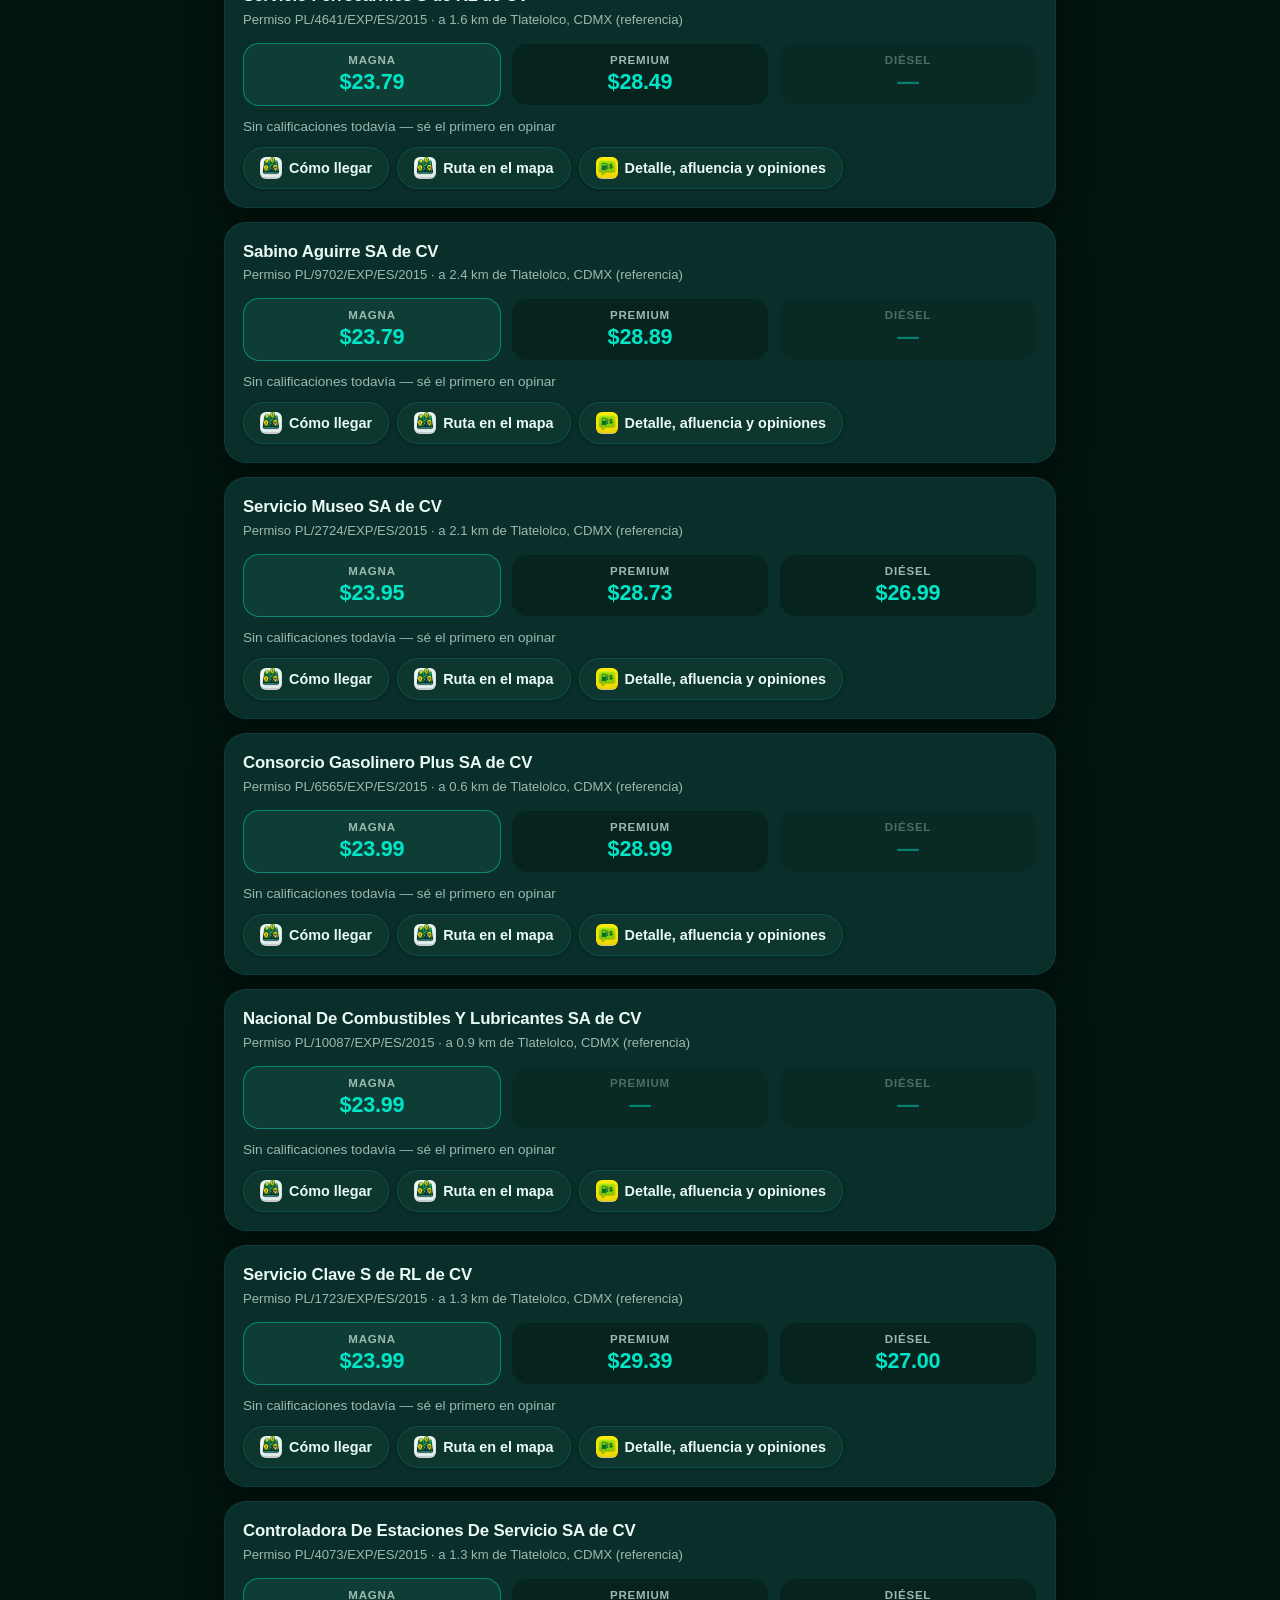
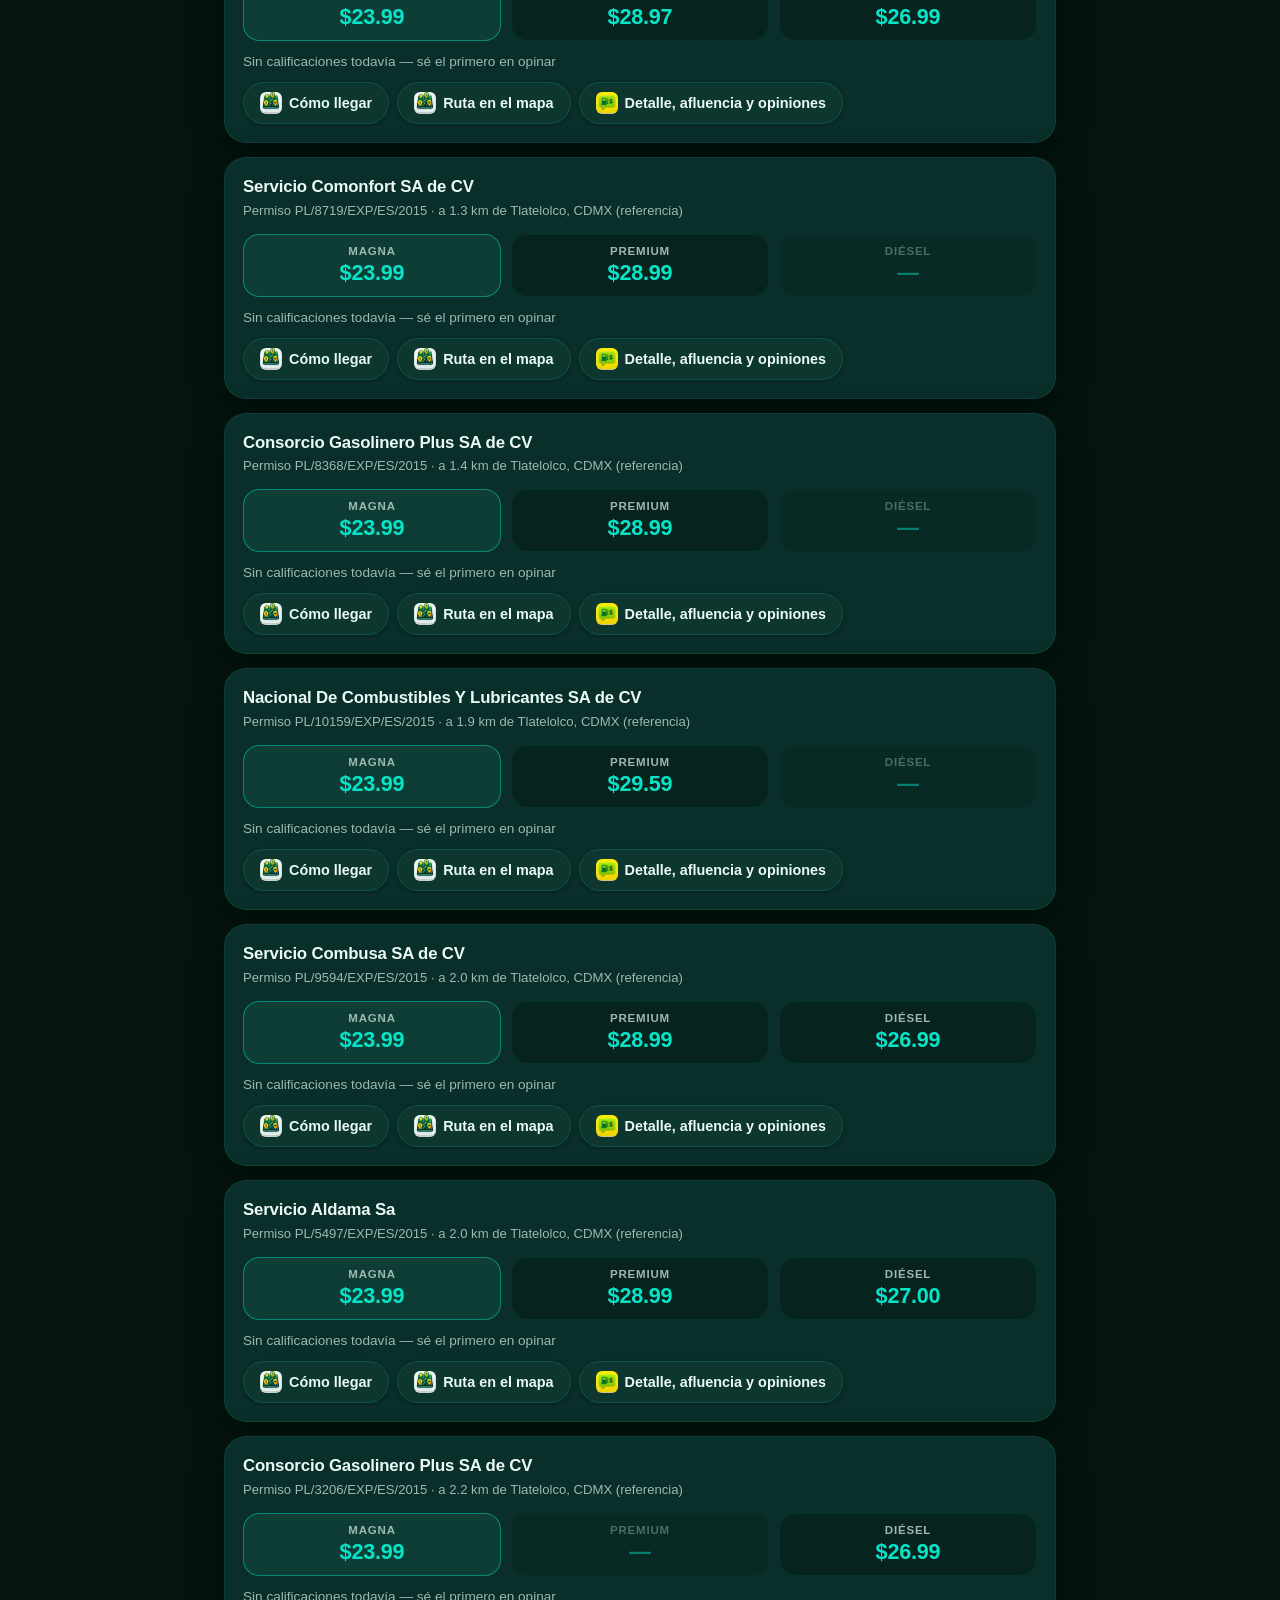
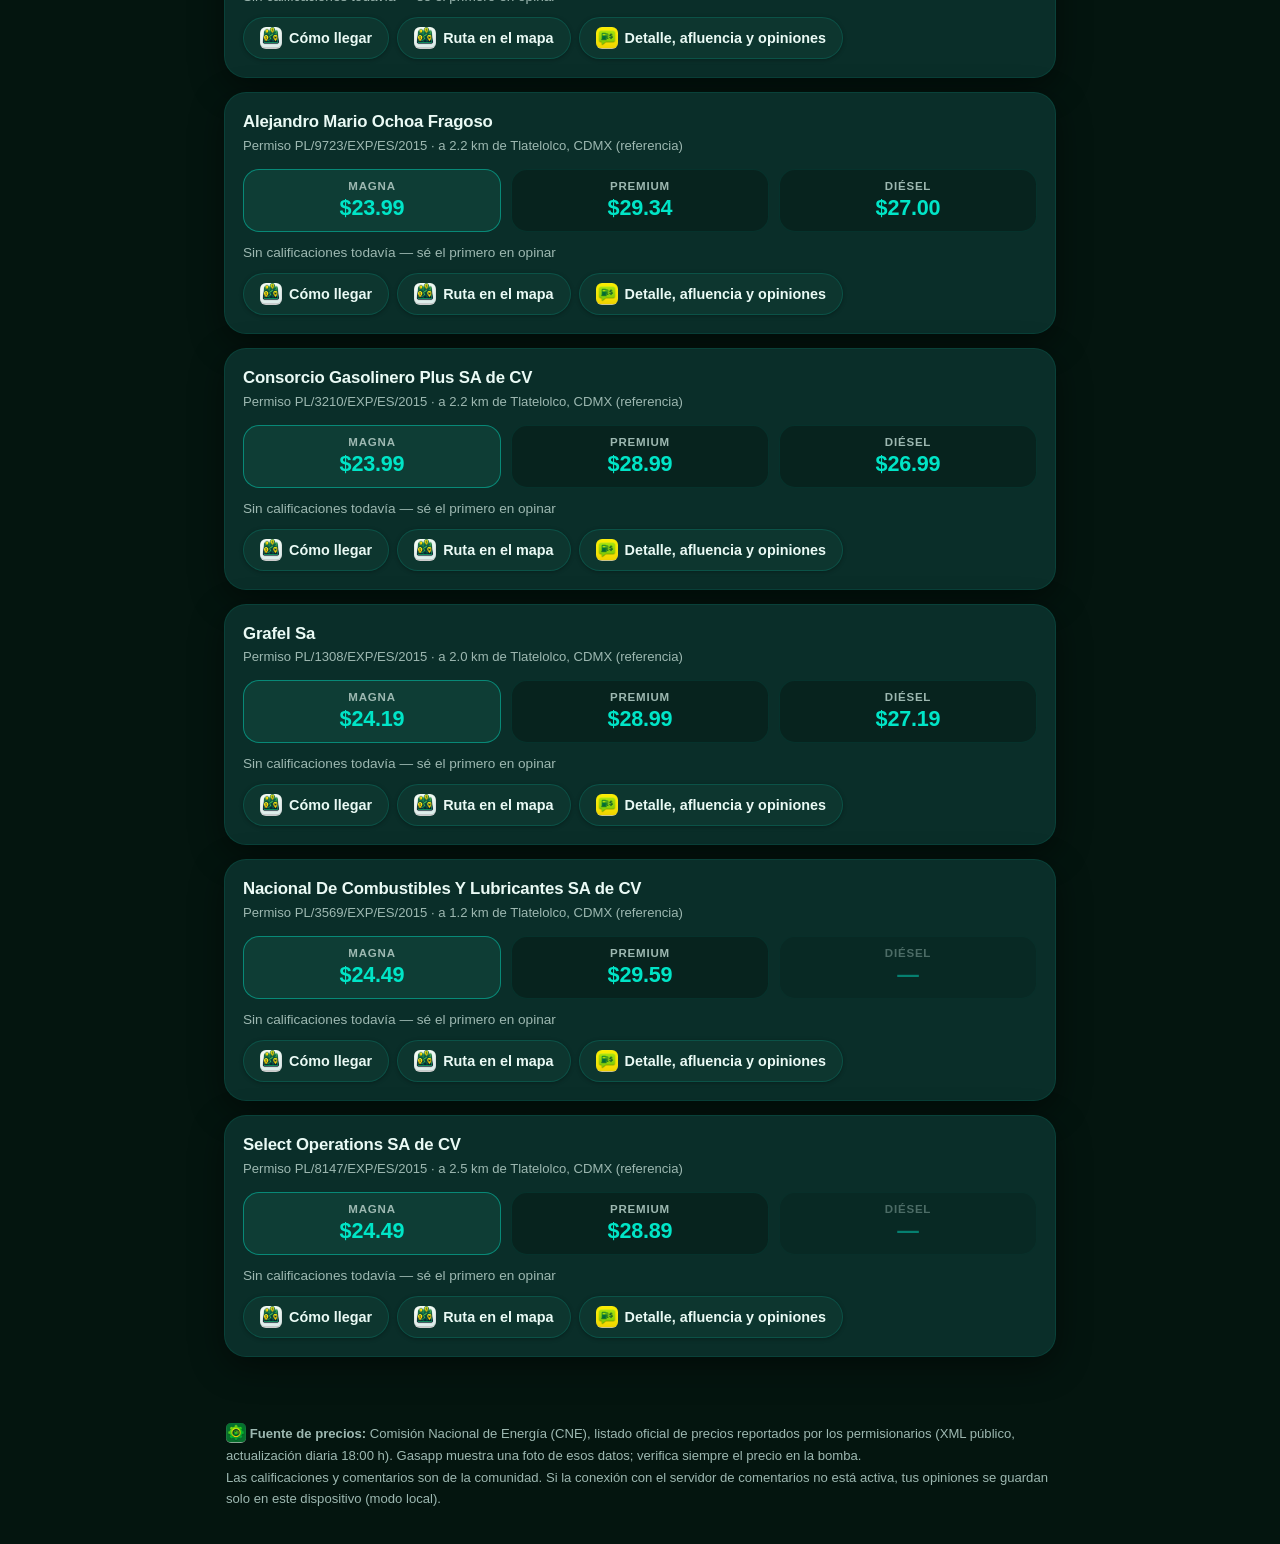
==== commit f3853109: "Add files via upload" ====
--- a/index.html
+++ b/index.html
@@ -4,7 +4,7 @@
 <meta charset="UTF-8">
 <meta name="viewport" content="width=device-width, initial-scale=1">
 <title>Gasapp — Precios de gasolina cerca de ti</title>
-<meta name="description" content="Gasapp: encuentra la gasolina más barata cerca de ti, con calificaciones de atención y litros completos reportadas por la comunidad.">
+<meta name="description" content="Gasapp: encuentra la gasolina más barata cerca de ti, con calificaciones de servicio y litros completos reportadas por la comunidad.">
 <link rel="icon" type="image/png" href="assets/logo-gasapp.png">
 <link rel="apple-touch-icon" href="assets/icon-192.png">
 <link rel="manifest" href="manifest.json">
@@ -18,7 +18,7 @@
     <div>
       <h1><span class="gas">Gas</span><span class="app">app</span></h1>
       <p class="saludo">Hola · <span class="fecha-hoy"></span></p>
-      <p>La gasolina más barata cerca de ti, con la verdad de la comunidad: atención y litros completos.</p>
+      <p>La gasolina más barata cerca de ti, con la verdad de la comunidad: servicio y litros completos.</p>
     </div>
   </a>
   <button class="btn-menu" id="btnMenu" aria-label="Abrir el menú de navegación" aria-haspopup="true" aria-expanded="false" aria-controls="menuNav">☰</button>
@@ -26,6 +26,7 @@
     <a href="index.html"><img src="assets/icono-favoritos.png" alt=""> Inicio</a>
     <a href="mapa.html"><img src="assets/icono-mapa.png" alt=""> Mapa</a>
     <a href="calculadora.html"><img src="assets/icono-estadisticas.png" alt=""> Calculadora</a>
+    <a href="rendimiento.html"><img src="assets/icono-tiempo.png" alt=""> Rendimiento</a>
     <a href="radio.html"><img src="assets/icono-alertas.png" alt=""> Radio</a>
     <a href="acerca.html"><img src="assets/icono-comunidad.png" alt=""> Cómo funciona</a>
     <button type="button" class="btn-instalar">📲 Descargar la app</button>
@@ -104,7 +105,7 @@
       <span class="etiqueta">Ordenar por:</span>
       <button data-sort="precio" class="sort activo"><img src="assets/icono-favoritos.png" alt=""> Mejor precio</button>
       <button data-sort="cerca" class="sort"><img src="assets/icono-mapa.png" alt=""> Cercanía</button>
-      <button data-sort="calif" class="sort"><img src="assets/icono-resenas.png" alt=""> Calificación</button>
+      <button data-sort="calif" class="sort"><img src="assets/icono-resenas.png" alt=""> Mejor valoradas</button>
     </div>
     <div class="fila">
       <div class="buscador">
@@ -161,10 +162,15 @@
     const r = resumenes[e.id];
     return r ? (r.promA + r.promL) / 2 : -1;
   };
+  if (orden === "calif") {
+    // Mejor valoradas: promedio combinado descendente sobre TODA la lista;
+    // las estaciones sin opiniones (clave -1) quedan al final.
+    arr.sort((a, b) => (claveCalif(b) - claveCalif(a)) || (a.dist - b.dist));
+    return arr;
+  }
   const ordenadores = {
     precio: (a, b) => precioDe(a, combustible) - precioDe(b, combustible),
-    cerca: (a, b) => a.dist - b.dist,
-    calif: (a, b) => claveCalif(b) - claveCalif(a)
+    cerca: (a, b) => a.dist - b.dist
   };
   conPrecio.sort(ordenadores[orden]);
   sinPrecio.sort((a, b) => a.dist - b.dist);
--- a/estilos.css
+++ b/estilos.css
@@ -62,7 +62,7 @@
   button.activo{background:var(--verde); color:#03231d; border-color:transparent; font-weight:700; box-shadow:0 4px 14px rgba(0,229,199,.30);}
   button.destacado{background:var(--verde); color:#03231d; border-color:transparent; font-weight:700; box-shadow:0 4px 14px rgba(0,229,199,.30);}
   button:disabled{opacity:.55; cursor:default;}
-  input[type="search"], input[type="number"], input[type="text"], textarea{
+  input[type="search"], input[type="number"], input[type="text"], input[type="date"], textarea{
     font:inherit; color:var(--texto); background:var(--tarjeta2);
     border:1px solid rgba(0,229,199,.14); border-radius:12px; padding:10px 12px; width:100%;
     transition:border-color .18s ease, box-shadow .18s ease, background .18s ease;
@@ -107,6 +107,19 @@
   .calif{font-size:.88rem; font-weight:600; color:#f5b921;}
   .calif small{color:var(--texto2); font-weight:400;}
   .sin-calif{font-size:.85rem; color:var(--texto2);}
+  /* Estrellas gráficas de un promedio (pintarEstrellas) */
+  .estrellas-ver{display:inline-flex; gap:1px; font-size:.95rem; line-height:1; vertical-align:-1px;}
+  .estrellas-ver .est{color:#27544b;}
+  .estrellas-ver .est.llena{color:#ffb340;}
+  .estrellas-ver .est.media{
+    background:linear-gradient(90deg,#ffb340 50%,#27544b 50%);
+    -webkit-background-clip:text; background-clip:text; color:transparent;
+  }
+  /* Sección «Valoración» del detalle de estación */
+  .valoracion-fila{display:flex; align-items:center; gap:10px; margin-top:9px; font-size:.95rem; flex-wrap:wrap;}
+  .valoracion-fila .valoracion-criterio{min-width:132px; color:var(--texto2); font-weight:500;}
+  .valoracion-fila .estrellas-ver{font-size:1.18rem;}
+  .valoracion-fila strong{color:#f5b921;}
   /* Modal de detalle */
   #velo{
     position:fixed; inset:0; background:rgba(0,0,0,.62); z-index:50;
@@ -211,10 +224,22 @@
     box-shadow:0 3px 10px rgba(0,0,0,.4); white-space:nowrap; text-align:center;
   }
   .marcador-precio.mejor{background:var(--amarillo); color:#4a3800;}
-  .marcador-usuario{
-    background:#0071e3; color:#fff; font-size:.75rem; font-weight:700;
-    border-radius:999px; padding:4px 9px; border:2px solid #fff;
-    box-shadow:0 3px 10px rgba(0,0,0,.3); white-space:nowrap;
+  /* Marca «Estás aquí»: punto azul con anillo pulsante */
+  .punto-usuario{position:relative; width:22px; height:22px;}
+  .punto-usuario-centro{
+    position:absolute; left:50%; top:50%; width:14px; height:14px; margin:-7px 0 0 -7px;
+    background:#1a73e8; border:2.5px solid #fff; border-radius:50%;
+    box-shadow:0 1px 6px rgba(0,0,0,.45);
+  }
+  .punto-usuario-anillo{
+    position:absolute; left:50%; top:50%; width:14px; height:14px; margin:-7px 0 0 -7px;
+    border-radius:50%; background:rgba(26,115,232,.45);
+    animation:pulso-usuario 2s ease-out infinite;
+  }
+  @keyframes pulso-usuario{
+    0%{transform:scale(1); opacity:.8;}
+    70%{transform:scale(3.2); opacity:0;}
+    100%{transform:scale(3.2); opacity:0;}
   }
   .leaflet-popup-content-wrapper{background:#0a2e29; color:var(--texto); border-radius:14px; box-shadow:0 14px 40px rgba(0,0,0,.5);}
   .leaflet-popup-tip{background:#0a2e29;}
@@ -356,3 +381,127 @@
   .barra-player .sonando-txt strong{color:var(--verde);}
   .barra-player label{font-size:.82rem; color:var(--texto2); font-weight:500; display:flex; align-items:center; gap:8px;}
   .nota-radio{font-size:.85rem; color:var(--texto2); line-height:1.55;}
+  /* ===== Rendimiento por carga ===== */
+  input[type="date"]{color-scheme:dark;}
+  .consejo{font-size:.9rem; color:var(--texto2); line-height:1.6;}
+  .consejo strong{color:var(--amarillo);}
+  .resumen{display:flex; gap:10px; flex-wrap:wrap;}
+  .res{
+    flex:1; min-width:104px; background:var(--tarjeta2); border:1px solid rgba(0,229,199,.08);
+    border-radius:16px; padding:12px 10px; text-align:center;
+  }
+  .res .res-tipo{font-size:.7rem; font-weight:600; color:var(--texto2); text-transform:uppercase; letter-spacing:.07em;}
+  .res .res-valor{font-size:1.3rem; font-weight:700; color:var(--verde); margin-top:3px;}
+  .res .res-valor small{font-size:.78rem; color:var(--texto2); font-weight:600;}
+  .res .res-det{font-size:.74rem; color:var(--texto2); margin-top:4px; line-height:1.4;}
+  .reg-item{display:flex; gap:12px; align-items:center; padding:12px 0; border-top:1px solid rgba(0,229,199,.10);}
+  .reg-item:first-child{border-top:none; padding-top:2px;}
+  .reg-info{flex:1; min-width:0;}
+  .reg-est{font-weight:600; font-size:.95rem; line-height:1.3;}
+  .reg-meta{color:var(--texto2); font-size:.8rem; margin-top:2px; line-height:1.5;}
+  .reg-rend{text-align:right; flex:none;}
+  .reg-rend .num{font-size:1.25rem; font-weight:700; color:var(--verde); line-height:1.1;}
+  .reg-rend .num.sin{color:var(--texto2); font-size:1rem;}
+  .reg-rend .km{font-size:.7rem; color:var(--texto2); margin-top:2px;}
+  .btn-borrar{flex:none; padding:7px 13px; font-size:.8rem;}
+  .prom-fila{display:flex; align-items:center; gap:12px; padding:10px 0; border-top:1px solid rgba(0,229,199,.10);}
+  .prom-fila:first-child{border-top:none;}
+  .prom-info{flex:1; min-width:0;}
+  .prom-nombre{font-weight:600; font-size:.92rem; line-height:1.3; color:var(--texto);}
+  .prom-nombre::first-letter{color:inherit;}
+  .prom-meta{color:var(--texto2); font-size:.76rem; margin-top:2px;}
+  .prom-barra{height:6px; border-radius:3px; background:#123c34; margin-top:6px; overflow:hidden;}
+  .prom-barra i{display:block; height:100%; background:var(--verde); border-radius:3px;}
+  .prom-valor{font-weight:700; color:var(--verde); font-size:1.05rem; flex:none; text-align:right; line-height:1.1;}
+  .prom-valor small{display:block; color:var(--texto2); font-weight:500; font-size:.68rem; margin-top:2px;}
+
+  /* ===== Radio: barra inferior compartida (mini-reproductor) ===== */
+  .barra-radio{
+    position:fixed; left:0; right:0; bottom:0; z-index:80;
+    display:flex; align-items:center; gap:6px;
+    padding:8px 10px calc(8px + env(safe-area-inset-bottom));
+    background:rgba(7,35,30,.96); border-top:1px solid rgba(0,229,199,.35);
+    box-shadow:0 -8px 30px rgba(0,0,0,.5);
+    -webkit-backdrop-filter:blur(8px); backdrop-filter:blur(8px);
+  }
+  .barra-radio[hidden]{display:none;}
+  body.con-barra-radio{padding-bottom:76px;}
+  body.con-barra-radio .hoja-instalar{bottom:88px;}
+  .br-btn{
+    flex:none; width:40px; height:40px; padding:0; justify-content:center;
+    border-radius:50%; font-size:1rem; line-height:1;
+  }
+  .br-btn.br-play{
+    width:46px; height:46px; font-size:1.15rem;
+    background:var(--verde); color:#03231d; border:none;
+    box-shadow:0 4px 14px rgba(0,229,199,.3);
+  }
+  .br-nombre{
+    flex:1; min-width:0; padding:4px 2px;
+    font-weight:700; font-size:.95rem; color:var(--texto);
+    white-space:nowrap; overflow:hidden; text-overflow:ellipsis;
+  }
+  .barra-radio.sonando .br-nombre{color:var(--verde);}
+  .br-estado{
+    flex:none; max-width:92px; text-align:right;
+    font-size:.66rem; font-weight:700; letter-spacing:.05em;
+    color:var(--amarillo); text-transform:uppercase; line-height:1.25;
+  }
+
+  /* ===== Asistente: burbuja y panel de chat ===== */
+  .chat-burbuja{
+    position:fixed; right:16px; bottom:18px; z-index:95;
+    width:58px; height:58px; border-radius:50%; padding:0; justify-content:center;
+    background:var(--verde); color:#03231d; border:none; font-size:1.5rem;
+    box-shadow:0 10px 26px rgba(0,0,0,.5), 0 4px 14px rgba(0,229,199,.35);
+  }
+  body.con-barra-radio .chat-burbuja{bottom:90px;}
+  .chat-panel{
+    position:fixed; right:14px; bottom:86px; z-index:96;
+    width:min(360px, calc(100vw - 28px));
+    height:min(520px, calc(100vh - 120px));
+    display:flex; flex-direction:column;
+    background:var(--tarjeta); border:1px solid rgba(0,229,199,.25); border-radius:20px;
+    box-shadow:0 24px 70px rgba(0,0,0,.6); overflow:hidden;
+  }
+  .chat-panel[hidden]{display:none;}
+  body.con-barra-radio .chat-panel{bottom:158px; height:min(520px, calc(100vh - 195px));}
+  .chat-cabeza{
+    display:flex; align-items:center; justify-content:space-between; gap:8px;
+    padding:12px 14px; font-weight:700; color:#fff;
+    background:linear-gradient(120deg, #052e2a 0%, #065a60 58%, #084a56 100%);
+  }
+  .chat-cabeza button{
+    width:34px; height:34px; padding:0; justify-content:center; border-radius:50%;
+    background:rgba(4,21,15,.35); color:#fff; border:1px solid rgba(255,255,255,.28);
+    box-shadow:none; font-size:.9rem;
+  }
+  .chat-msjs{
+    flex:1; overflow-y:auto; padding:12px;
+    display:flex; flex-direction:column; gap:8px;
+  }
+  .chat-msj{
+    max-width:88%; padding:9px 12px; border-radius:14px;
+    font-size:.9rem; line-height:1.5; overflow-wrap:break-word;
+  }
+  .chat-msj.bot{
+    align-self:flex-start; background:var(--tarjeta2);
+    border:1px solid rgba(0,229,199,.12); border-bottom-left-radius:4px;
+  }
+  .chat-msj.bot strong{color:var(--verde);}
+  .chat-msj.usuario{
+    align-self:flex-end; background:var(--verde); color:#03231d;
+    border-bottom-right-radius:4px; font-weight:600;
+  }
+  .chat-chips{display:flex; flex-wrap:wrap; gap:6px; padding:0 12px 10px;}
+  .chat-chip{font-size:.78rem; padding:7px 11px; border-radius:999px;}
+  .chat-form{
+    display:flex; gap:8px; align-items:center;
+    padding:10px 12px calc(10px + env(safe-area-inset-bottom));
+    border-top:1px solid rgba(0,229,199,.12);
+  }
+  .chat-form input{flex:1; min-width:0;}
+  .chat-form button[type="submit"]{
+    flex:none; width:44px; height:44px; padding:0; justify-content:center;
+    background:var(--verde); color:#03231d; border:none; border-radius:50%;
+  }
